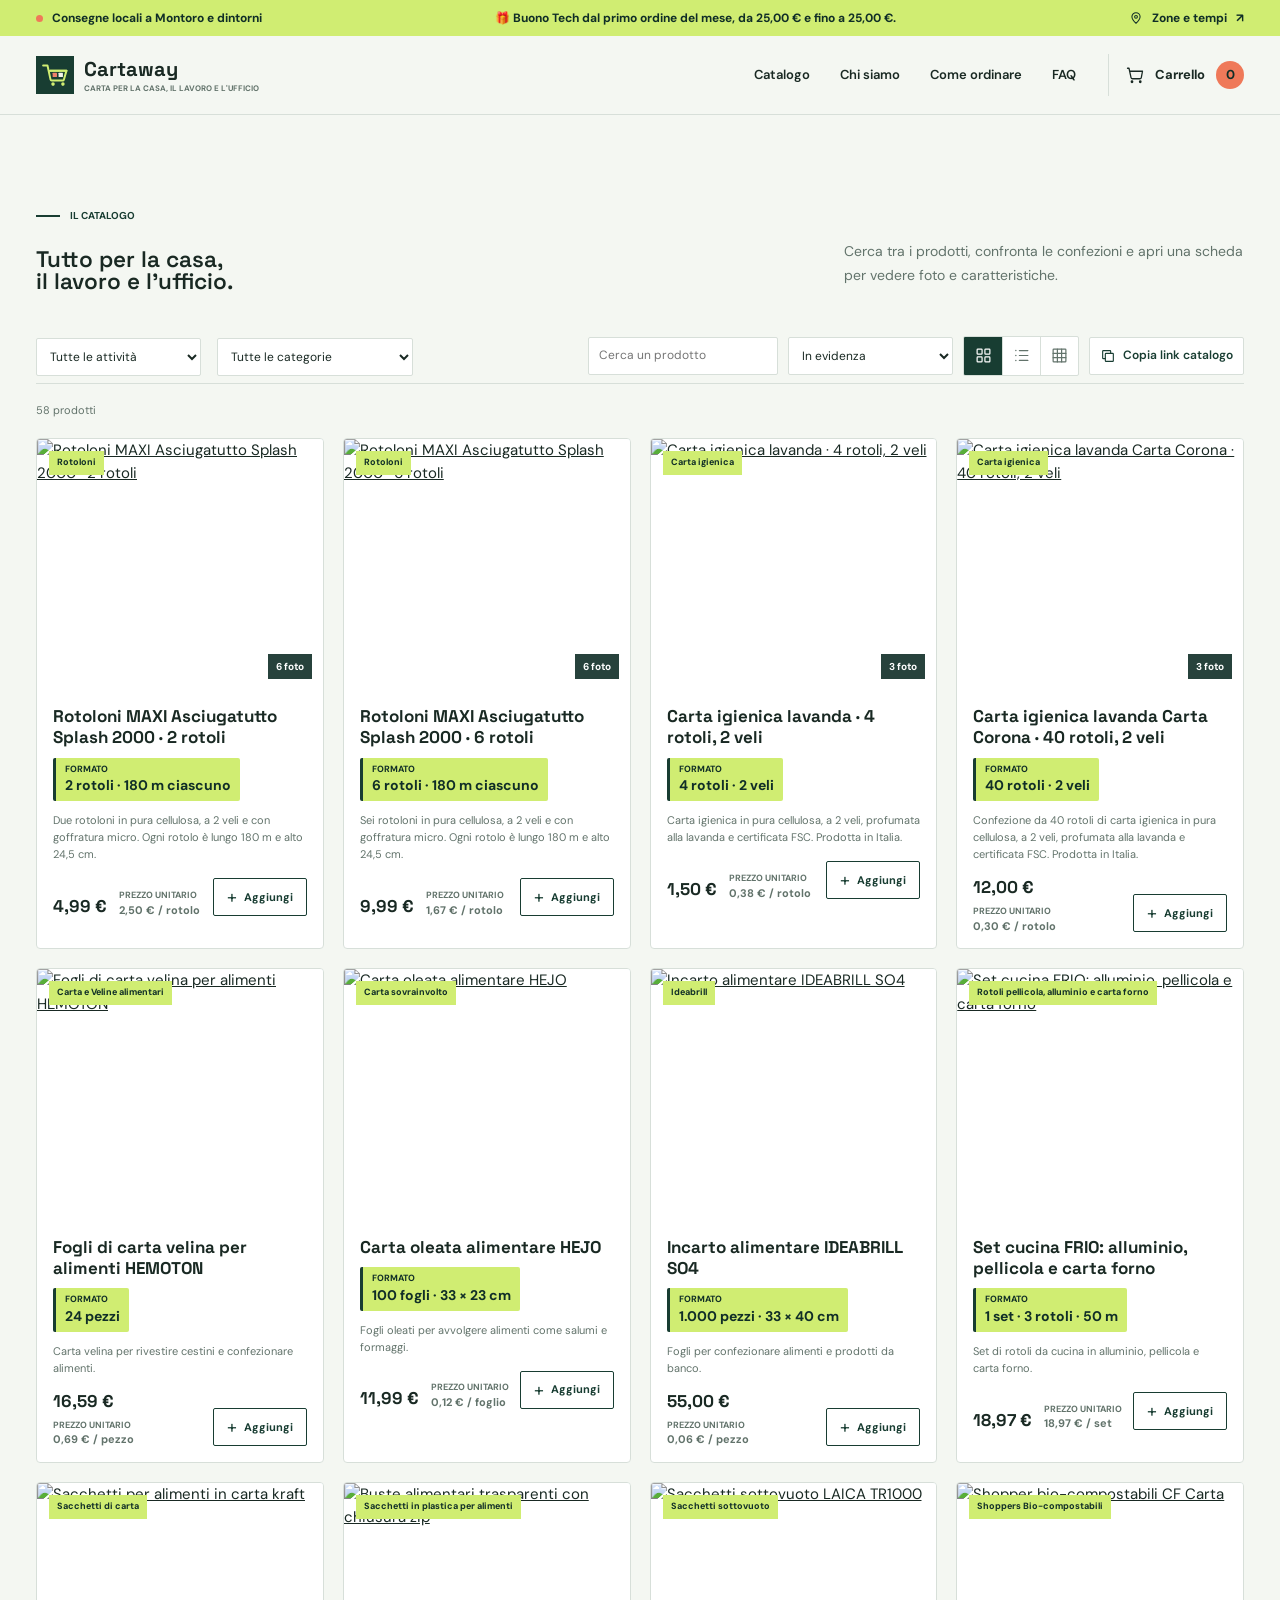
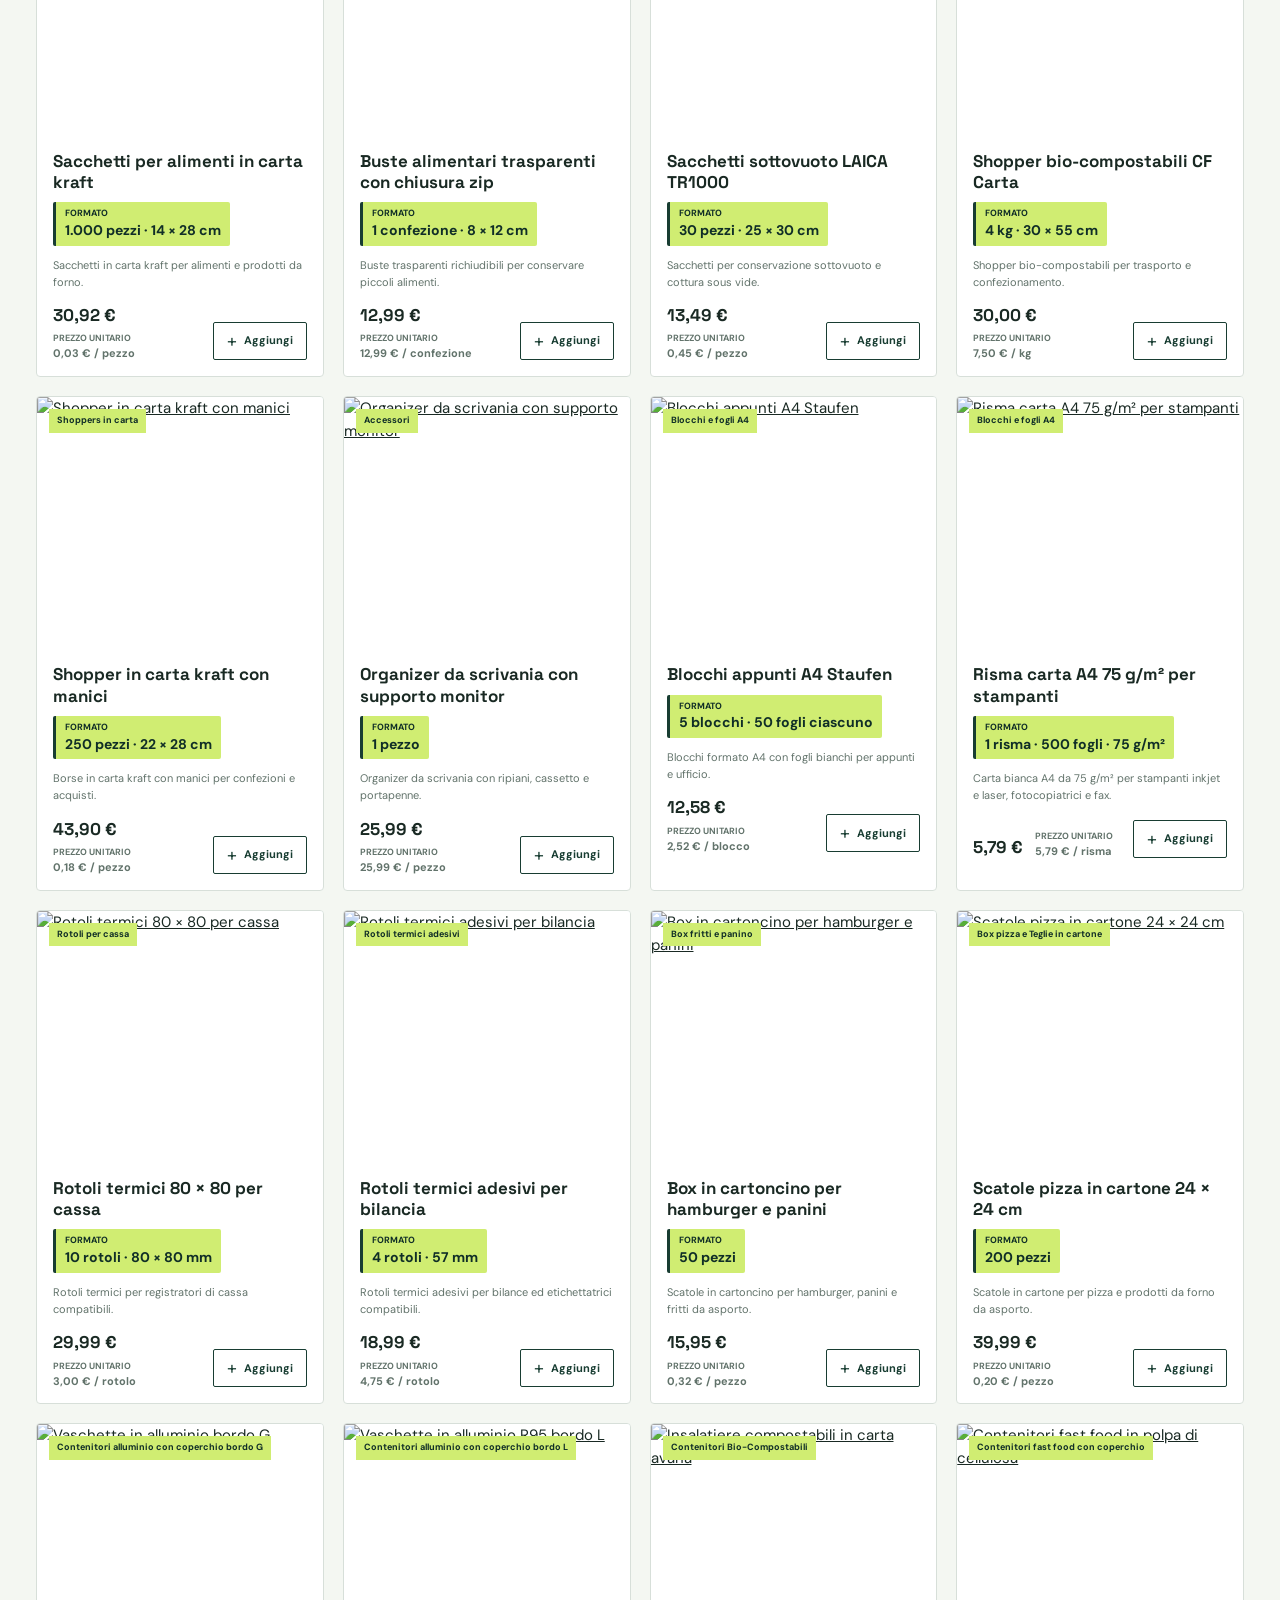
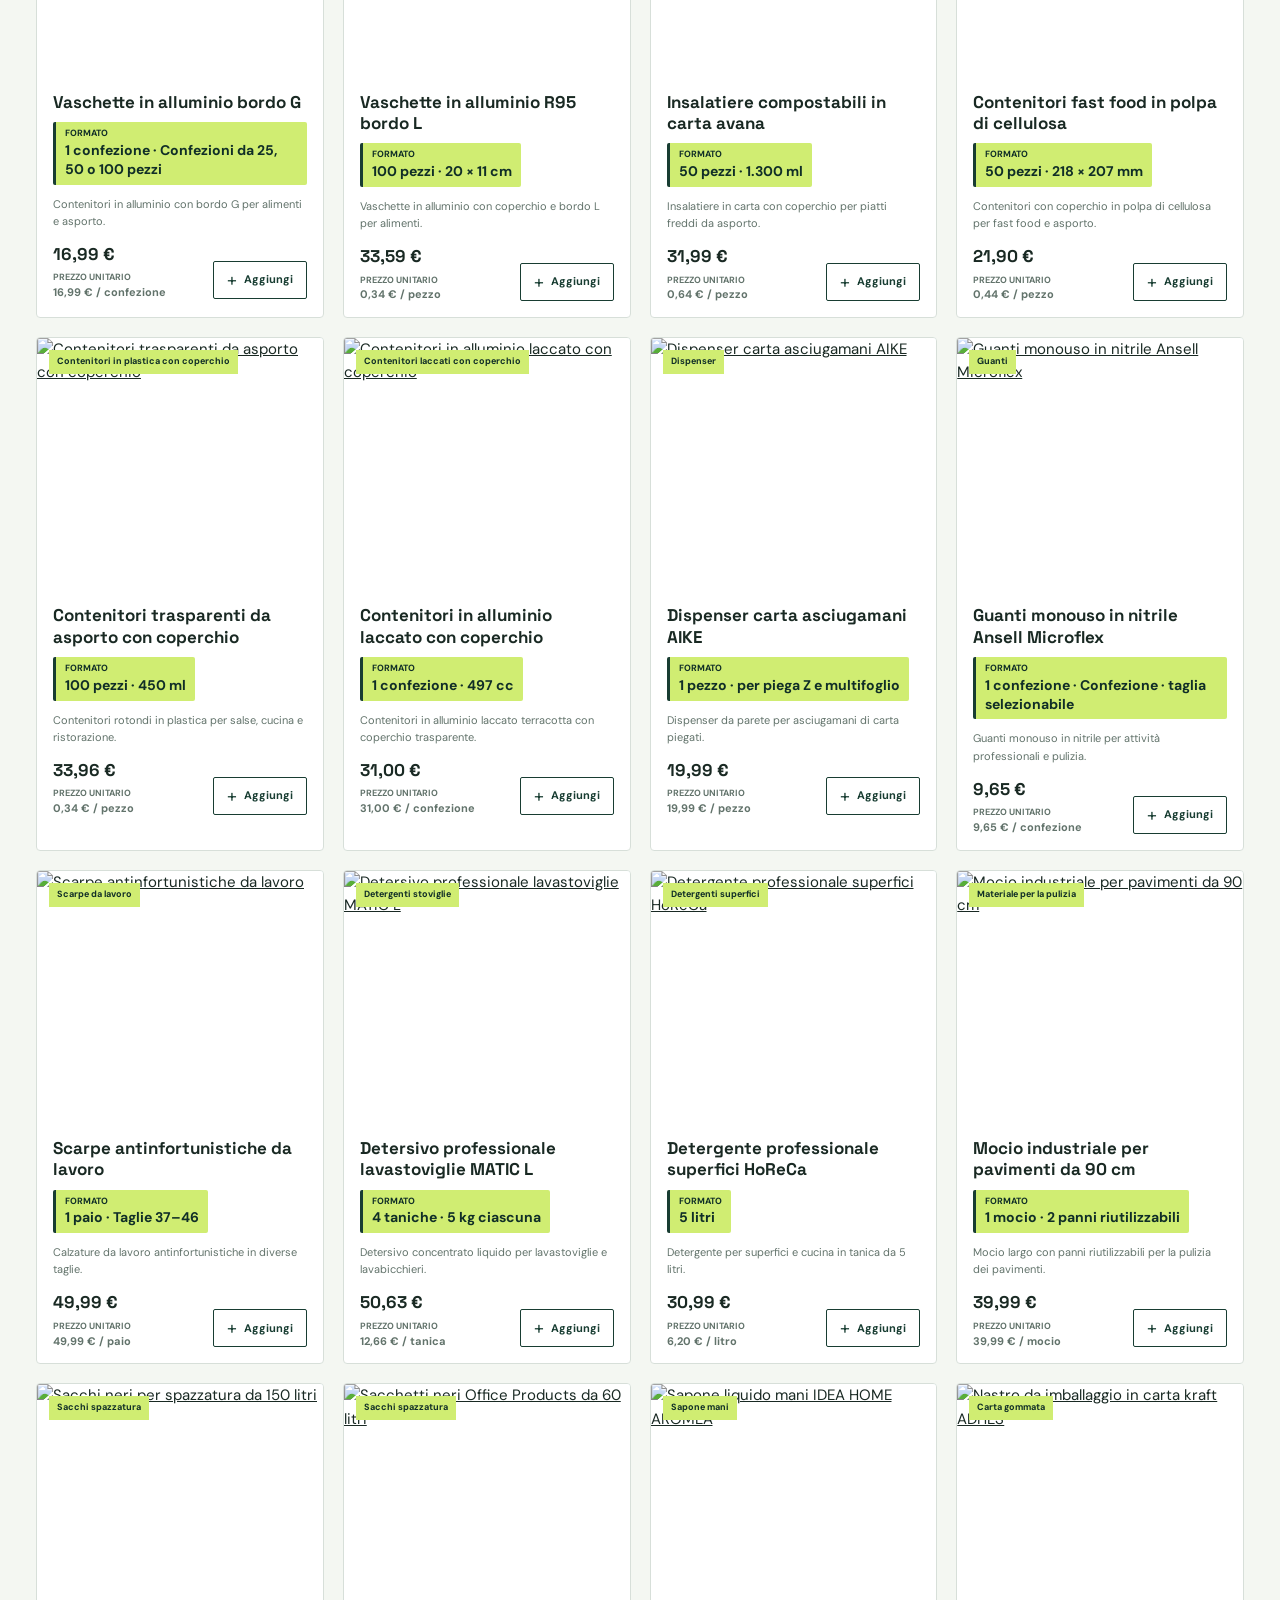
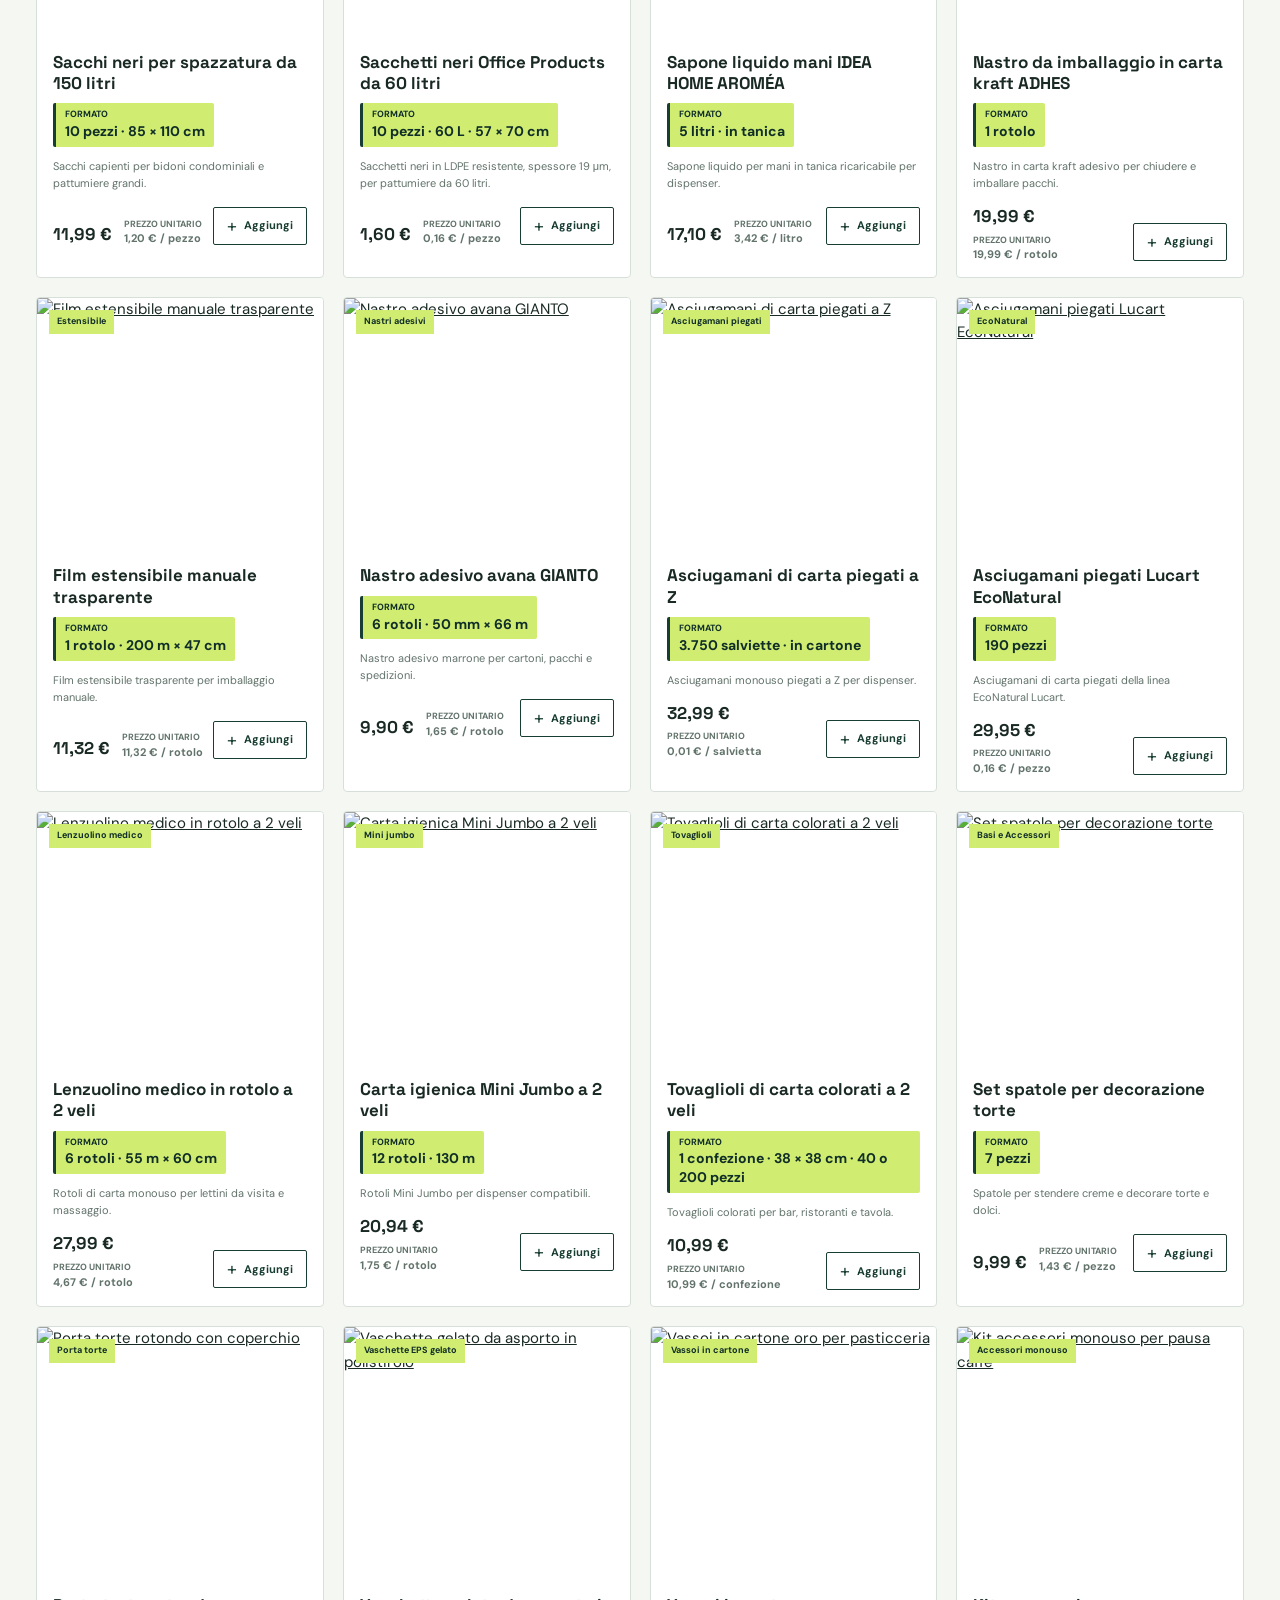
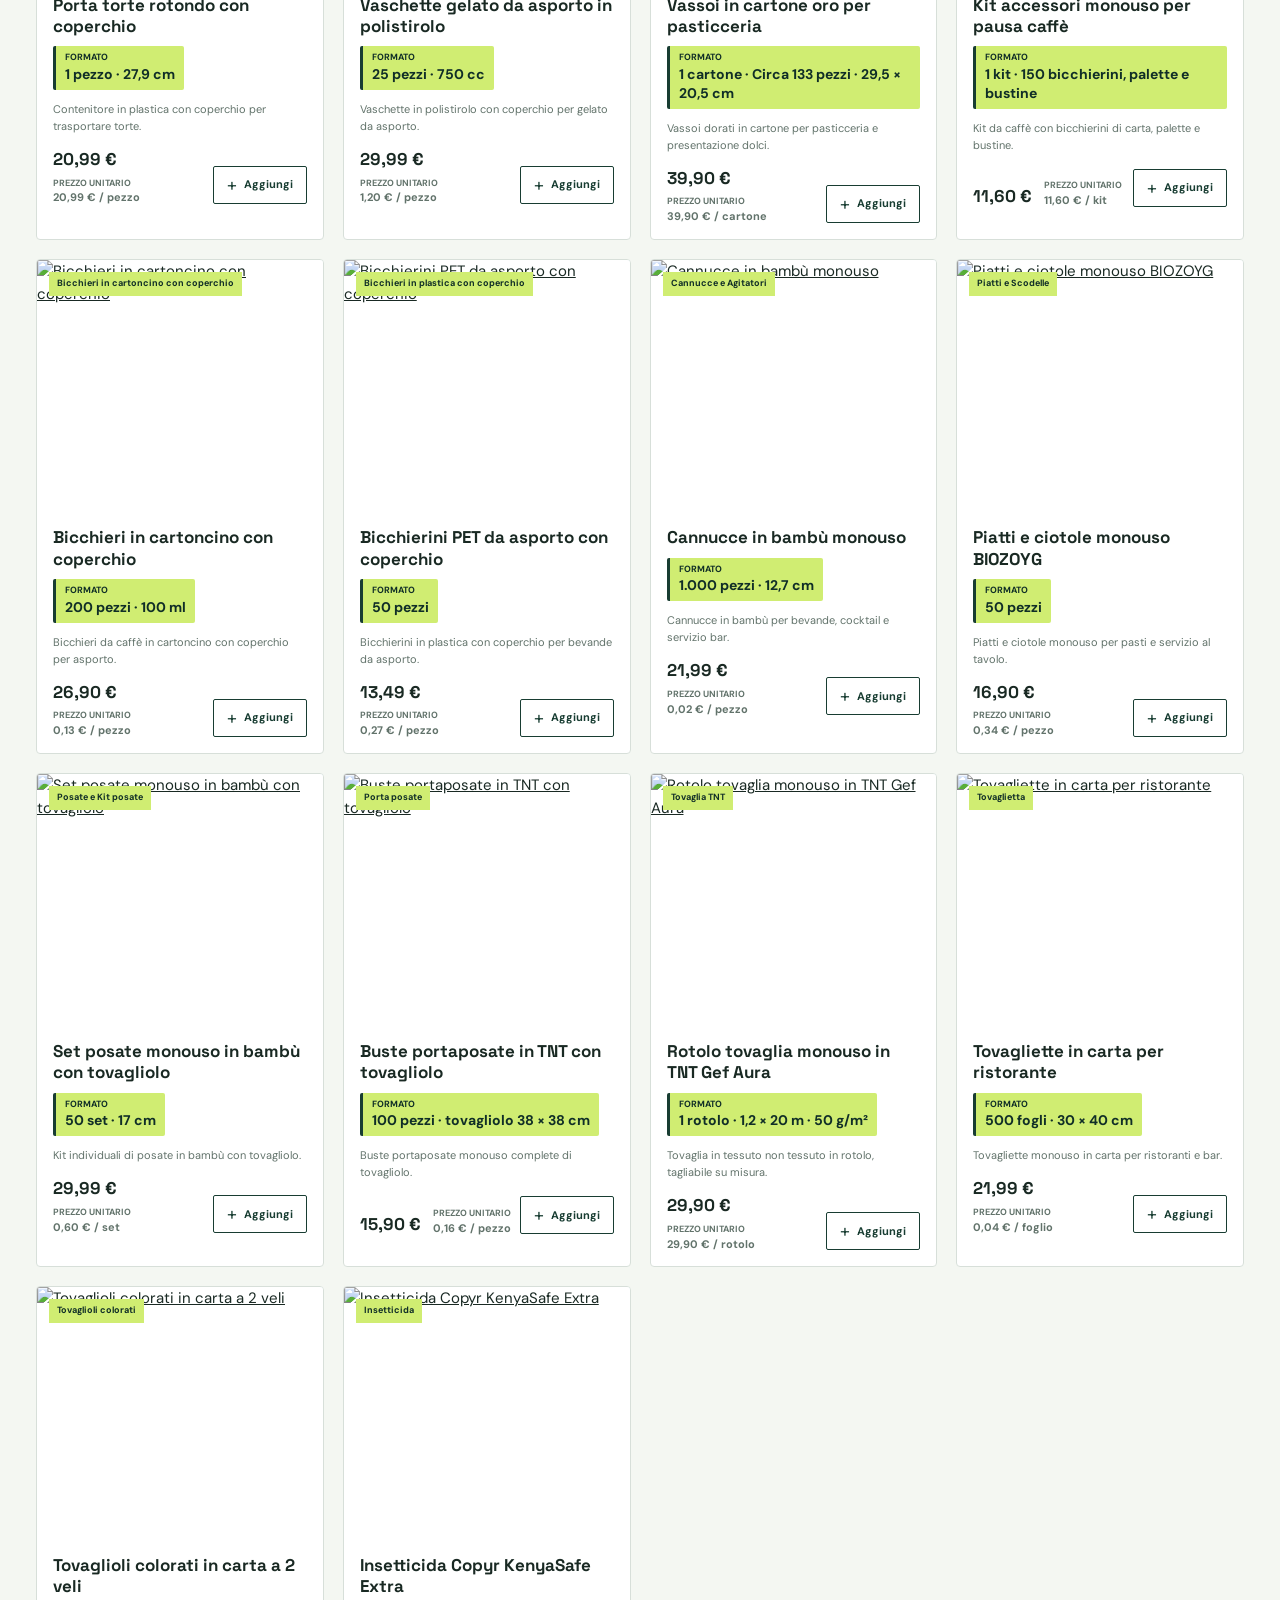
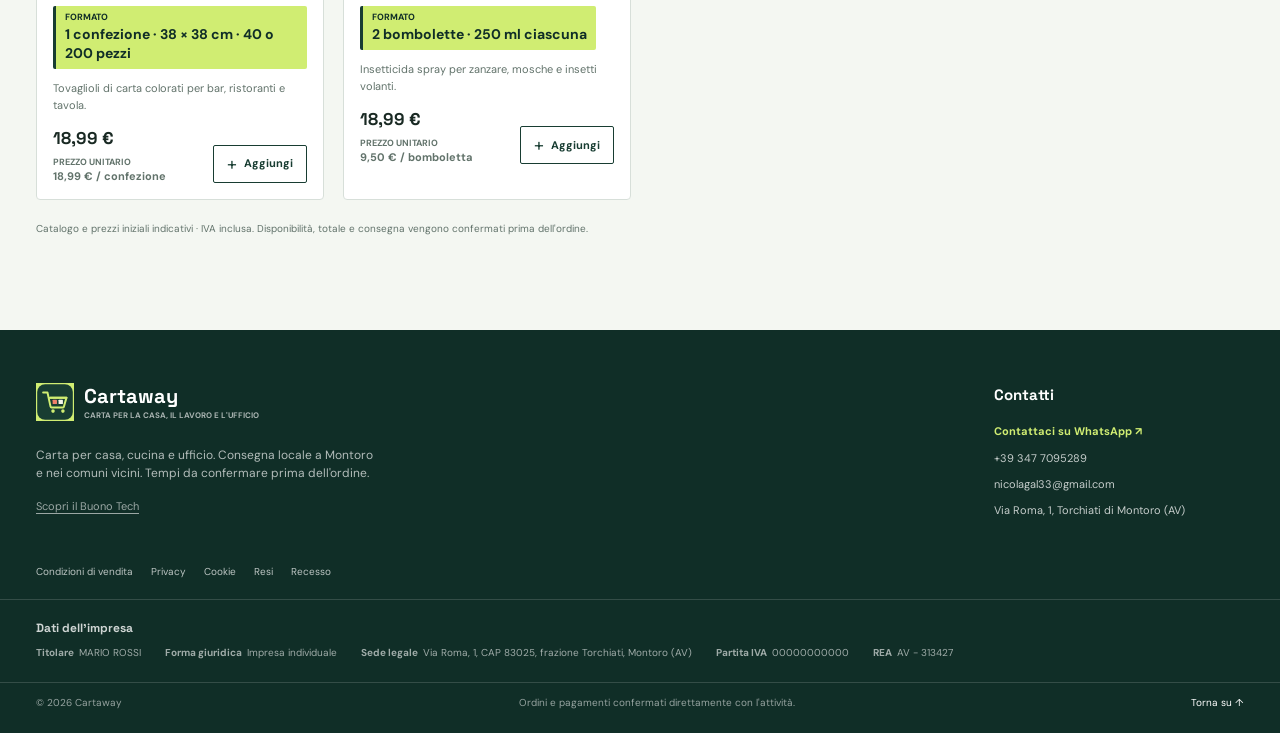
==== index.html @ e8d5adc4 "feat: aggiorna la versione di shop.js e modifica la gestione dei prezzi nel carrello" ====
<!doctype html>
<html lang="it">
  <head>
    <meta charset="utf-8" />
    <meta name="viewport" content="width=device-width, initial-scale=1" />
    <meta name="theme-color" content="#183d32" />
    <link rel="icon" href="assets/cartaway-cart.svg" type="image/svg+xml" />
    <meta
      name="description"
      content="Sfoglia il catalogo Cartaway: carta igienica, rotoli cucina, carta A4 e prodotti per la casa, il lavoro e l'ufficio, con consegna a Montoro e nei comuni vicini."
    />
    <meta name="robots" content="max-image-preview:large" />
    <link rel="canonical" href="https://cartaway.it/" />
    <meta property="og:type" content="website" />
    <meta property="og:locale" content="it_IT" />
    <meta property="og:site_name" content="Cartaway" />
    <meta property="og:url" content="https://cartaway.it/" />
    <meta property="og:title" content="Catalogo carta per la casa, il lavoro e l'ufficio a Montoro | Cartaway" />
    <meta property="og:description" content="Sfoglia il catalogo Cartaway: carta igienica, rotoli cucina, carta A4 e prodotti per la casa, il lavoro e l'ufficio, con consegna a Montoro e nei comuni vicini." />
    <meta name="twitter:card" content="summary" />
    <meta name="twitter:title" content="Catalogo carta per la casa, il lavoro e l'ufficio a Montoro | Cartaway" />
    <meta name="twitter:description" content="Sfoglia il catalogo Cartaway: carta igienica, rotoli cucina, carta A4 e prodotti per la casa, il lavoro e l'ufficio, con consegna a Montoro e nei comuni vicini." />
    <title>Catalogo carta per la casa, il lavoro e l'ufficio a Montoro | Cartaway</title>
    <script id="seo-structured-data" type="application/ld+json">
      {"@context":"https://schema.org","@graph":[{"@type":"Organization","@id":"https://cartaway.it/#organization","name":"Cartaway","url":"https://cartaway.it/"},{"@type":"WebSite","@id":"https://cartaway.it/#website","url":"https://cartaway.it/","name":"Cartaway","inLanguage":"it-IT","publisher":{"@id":"https://cartaway.it/#organization"}},{"@type":"CollectionPage","@id":"https://cartaway.it/#catalog","url":"https://cartaway.it/","name":"Catalogo carta per la casa, il lavoro e l'ufficio a Montoro | Cartaway","inLanguage":"it-IT","isPartOf":{"@id":"https://cartaway.it/#website"}}]}
    </script>
    <link rel="preconnect" href="https://fonts.googleapis.com" />
    <link rel="preconnect" href="https://fonts.gstatic.com" crossorigin />
    <link
      href="https://fonts.googleapis.com/css2?family=DM+Sans:wght@400;500;600;700&family=Space+Grotesk:wght@400;500;600;700&display=swap"
      rel="stylesheet"
    />
    <link rel="stylesheet" href="shop.css?v=70" />
    <script src="https://cdn.jsdelivr.net/npm/@emailjs/browser@5/dist/email.min.js" defer></script>
      <script src="shop.js?v=81" defer></script>
  </head>
  <body data-page="catalog">
    <a class="skip-link" href="#main">Salta al contenuto</a>

    <div class="notice-bar">
      <div class="notice-bar__inner">
        <span><span class="notice-bar__dot" aria-hidden="true"></span> Consegne locali a Montoro e dintorni</span>
        <button class="notice-bar__promo" id="promo-open-top" data-quick-message-button type="button" aria-haspopup="dialog" aria-controls="promo-dialog"><span data-quick-message-slide="tech" data-quick-message-copy="tech.banner_message"></span><span data-quick-message-slide="recurring" hidden><span data-quick-message-copy="recurring.banner_message"></span></span></button>
        <button class="notice-bar__delivery" id="delivery-open" type="button" aria-haspopup="dialog" aria-controls="delivery-dialog"><img class="notice-bar__delivery-icon" src="assets/location-icon.svg" alt="" aria-hidden="true" />Zone e tempi <span aria-hidden="true">↗</span></button>
      </div>
    </div>

    <header class="site-header">
      <div class="site-header__inner">
        <a class="brand" href="/#main" aria-label="Cartaway, torna all'inizio">
          <img class="brand__mark" src="assets/cartaway-cart.svg" alt="" aria-hidden="true" />
          <span class="brand__wordmark">
            <span class="brand__name" data-brand>Cartaway</span>
            <span class="brand__descriptor">CARTA PER LA CASA, IL LAVORO E L'UFFICIO</span>
          </span>
        </a>
        <button class="menu-toggle" id="menu-toggle" type="button" aria-label="Apri il menu" aria-controls="primary-navigation" aria-expanded="false">
          <span></span>
          <span></span>
        </button>
        <nav class="primary-nav" id="primary-navigation" aria-label="Navigazione principale">
          <a href="/" aria-current="page">Catalogo</a>
          <a href="chi-siamo.html">Chi siamo</a>
          <a href="primi-passi.html">Come ordinare</a>
          <a href="faq.html">FAQ</a>
        </nav>
        <button class="cart-trigger" id="cart-open" type="button" aria-label="Apri carrello, 0 articoli">
          <svg class="cart-trigger__icon" viewBox="0 0 24 24" fill="none" stroke="currentColor" stroke-width="1.7" stroke-linecap="round" stroke-linejoin="round" aria-hidden="true" focusable="false">
            <circle cx="8" cy="21" r="1" />
            <circle cx="19" cy="21" r="1" />
            <path d="M2 3h2l2.7 12.4a2 2 0 0 0 2 1.6h9.7a2 2 0 0 0 2-1.6L22 7H5" />
          </svg>
          <span class="cart-trigger__label">Carrello</span>
          <span class="cart-count" id="cart-count" aria-live="off">0</span>
        </button>
      </div>
    </header>

    <main id="main">
      <section class="products section-wrap catalog-page" id="prodotti" aria-labelledby="catalog-title">
        <div class="section-heading">
          <div>
            <p class="eyebrow eyebrow--dark"><span class="eyebrow__rule" aria-hidden="true"></span> IL CATALOGO</p>
            <h1 id="catalog-title">Tutto per la casa,<br />il lavoro e l'ufficio.</h1>
          </div>
          <p class="section-heading__note">Cerca tra i prodotti, confronta le confezioni e apri una scheda per vedere foto e caratteristiche.</p>
        </div>

        <div class="catalog-controls">
          <div class="category-filter">
            <label class="sort-field category-filter__select profile-filter">
              <span class="visually-hidden">Filtra per attività</span>
              <select id="product-profile" aria-label="Filtra per attività">
                <option value="tutte">Tutte le attività</option>
              </select>
            </label>
            <label class="sort-field category-filter__select">
              <span class="visually-hidden">Filtra per categoria</span>
              <select id="product-category" aria-label="Filtra per categoria">
                <option value="tutte">Tutte le categorie</option>
              </select>
            </label>
          </div>
          <div class="catalog-tools">
            <label class="search-field">
              <span class="visually-hidden">Cerca un prodotto</span>
              <input id="product-search" type="search" placeholder="Cerca un prodotto" autocomplete="off" />
            </label>
            <label class="sort-field">
              <span class="visually-hidden">Ordina i prodotti</span>
              <select id="product-sort">
                <option value="featured">In evidenza</option>
                <option value="price-asc">Prezzo crescente</option>
                <option value="price-desc">Prezzo decrescente</option>
                <option value="unit-price-asc">Unitario crescente</option>
                <option value="unit-price-desc">Unitario decrescente</option>
              </select>
            </label>
            <div class="product-view-toggle" role="group" aria-label="Visualizzazione prodotti">
              <button class="product-view-button" type="button" data-product-view="grid" aria-label="Vista griglia" title="Vista griglia" aria-pressed="true">
                <svg viewBox="0 0 24 24" fill="none" stroke="currentColor" stroke-width="1.7" aria-hidden="true" focusable="false">
                  <rect x="3" y="3" width="7" height="7" rx="1" />
                  <rect x="14" y="3" width="7" height="7" rx="1" />
                  <rect x="3" y="14" width="7" height="7" rx="1" />
                  <rect x="14" y="14" width="7" height="7" rx="1" />
                </svg>
              </button>
              <button class="product-view-button" type="button" data-product-view="list" aria-label="Vista elenco" title="Vista elenco" aria-pressed="false">
                <svg viewBox="0 0 24 24" fill="none" stroke="currentColor" stroke-width="1.7" stroke-linecap="round" aria-hidden="true" focusable="false">
                  <path d="M9 5h12M9 12h12M9 19h12" />
                  <circle cx="4" cy="5" r="1" fill="currentColor" stroke="none" />
                  <circle cx="4" cy="12" r="1" fill="currentColor" stroke="none" />
                  <circle cx="4" cy="19" r="1" fill="currentColor" stroke="none" />
                </svg>
              </button>
              <button class="product-view-button" type="button" data-product-view="excel" aria-label="Vista Excel" title="Vista Excel" aria-pressed="false">
                <svg viewBox="0 0 24 24" fill="none" stroke="currentColor" stroke-width="1.7" stroke-linecap="round" stroke-linejoin="round" aria-hidden="true" focusable="false">
                  <rect x="3" y="3" width="18" height="18" rx="1" />
                  <path d="M3 9h18M3 15h18M9 3v18M15 3v18" />
                </svg>
              </button>
            </div>
            <button class="catalog-share-button" id="catalog-share" type="button" title="Copia il link del catalogo con filtri, vista Excel e quantità selezionate, senza il carrello">
              <svg viewBox="0 0 24 24" fill="none" stroke="currentColor" stroke-width="1.7" stroke-linecap="round" stroke-linejoin="round" aria-hidden="true" focusable="false">
                <rect x="8" y="8" width="12" height="12" rx="1" />
                <path d="M16 8V5a1 1 0 0 0-1-1H5a1 1 0 0 0-1 1v10a1 1 0 0 0 1 1h3" />
              </svg>
              <span>Copia link catalogo</span>
            </button>
          </div>
        </div>

        <p class="catalog-share-status" id="catalog-share-status" role="status" aria-live="polite"></p>
        <div class="catalog-results-layout" id="catalog-results-layout">
          <aside class="category-sidebar" id="category-sidebar" aria-label="Sottocategorie" hidden>
            <h2 class="category-sidebar__heading">Sottocategorie</h2>
            <div class="category-subtabs" id="category-subtabs" role="group" aria-label="Filtra per sottocategoria" hidden></div>
            <button class="category-sidebar__toggle" id="category-sidebar-toggle" type="button" aria-controls="category-subtabs" aria-expanded="false" hidden></button>
          </aside>
          <div class="catalog-results">
            <p class="catalog-status" id="product-count" role="status" aria-live="polite">Carico il catalogo…</p>
            <div class="product-grid" id="product-grid"></div>
            <div class="product-sheet" id="product-sheet" hidden>
          <div class="product-sheet__toolbar">
            <p class="product-sheet__vat-note">Prezzi indicativi · <span data-vat-status>IVA da confermare</span></p>
          </div>
          <div class="product-sheet__scroll" role="region" aria-label="Catalogo in vista Excel" tabindex="0">
            <table class="product-sheet__table">
              <caption class="visually-hidden">Prodotti, formati, prezzi e quantità da aggiungere al carrello</caption>
              <thead>
                <tr>
                  <th scope="col">Articolo</th>
                  <th scope="col">Formato</th>
                  <th class="product-sheet__category" scope="col">Categoria</th>
                  <th scope="col" aria-sort="none" data-sheet-sort-header="price">
                    <button class="product-sheet__sort" type="button" aria-label="Ordina per prezzo confezione">
                      Prezzo confezione <span class="product-sheet__sort-indicator" aria-hidden="true">↕</span>
                    </button>
                  </th>
                  <th scope="col" aria-sort="none" data-sheet-sort-header="unit-price">
                    <button class="product-sheet__sort" type="button" aria-label="Ordina per prezzo unitario">
                      Prezzo unitario <span class="product-sheet__sort-indicator" aria-hidden="true">↕</span>
                    </button>
                  </th>
                  <th scope="col">Quantità</th>
                </tr>
              </thead>
              <tbody id="product-sheet-body"></tbody>
            </table>
          </div>
          <div class="product-sheet__order-bar" id="product-sheet-order-bar" hidden>
            <div class="product-sheet__order-copy">
              <strong id="product-sheet-order-summary" role="status" aria-live="polite">0 articoli · €0,00</strong>
              <span data-vat-status>IVA da confermare</span>
            </div>
            <button class="product-sheet__add-all" id="product-sheet-add-all" type="button" disabled>Aggiungi al carrello (0)</button>
          </div>
            </div>
            <div class="empty-state" id="empty-state" hidden>
              <span class="empty-state__mark" aria-hidden="true">—</span>
              <h3>Nessun prodotto trovato.</h3>
              <p>Prova un'altra ricerca o categoria.</p>
            </div>
            <p class="price-disclaimer">Catalogo e prezzi iniziali indicativi · <span data-vat-status>IVA da confermare</span>. Disponibilità, totale e consegna vengono confermati prima dell'ordine.</p>
          </div>
        </div>
      </section>
    </main>

    <footer class="site-footer" id="contatti">
      <div class="site-footer__main">
        <div class="site-footer__brand">
          <a class="brand brand--footer" href="/#main" aria-label="Cartaway, torna all'inizio">
            <img class="brand__mark" src="assets/cartaway-cart.svg" alt="" aria-hidden="true" />
            <span class="brand__wordmark">
              <span class="brand__name" data-brand>Cartaway</span>
              <span class="brand__descriptor">CARTA PER LA CASA, IL LAVORO E L'UFFICIO</span>
            </span>
          </a>
          <p id="footer-business-copy">Carta per casa, ufficio e attività. Consegna locale a Montoro e dintorni.</p>
          <button class="site-footer__bonus" id="promo-open" type="button" aria-haspopup="dialog" aria-controls="promo-dialog">Scopri il Buono Tech</button>
        </div>
        <div class="site-footer__contact-block">
          <h2>Contatti</h2>
          <a id="contact-whatsapp" href="https://wa.me/393477095289" target="_blank" rel="noopener noreferrer">Contattaci su WhatsApp <span aria-hidden="true">↗</span></a>
          <a id="contact-phone" href="tel:+393477095289">+39 347 7095289</a>
          <a id="contact-email" href="mailto:nicolagal33@gmail.com">nicolagal33@gmail.com</a>
          <p id="contact-address">Via Biagio de Giovanni, 1, Torchiati di Montoro (AV)</p>
        </div>
      </div>
      <nav class="site-footer__documents" aria-label="Documenti legali">
        <a href="condizioni-vendita.html">Condizioni di vendita</a>
        <a href="privacy.html">Privacy</a>
        <a href="cookie.html">Cookie</a>
        <a href="resi.html">Resi</a>
        <a href="recesso.html">Recesso</a>
      </nav>
      <section class="site-footer__legal" id="legal-details" aria-labelledby="legal-details-title">
        <h2 id="legal-details-title">Dati dell'impresa</h2>
        <dl class="site-footer__legal-list" id="legal-details-list"></dl>
      </section>
      <div class="site-footer__bottom">
        <span>© <span id="current-year"></span> <span data-brand>Cartaway</span></span>
        <span>Ordini e pagamenti confermati direttamente con l'attività.</span>
        <a href="#main">Torna su <span aria-hidden="true">↑</span></a>
      </div>
    </footer>

    <dialog class="product-dialog" id="product-dialog" aria-labelledby="product-dialog-title">
      <div class="product-dialog__layout">
        <div class="product-dialog__gallery">
          <div class="product-dialog__stage">
            <img id="product-dialog-image" src="" alt="" />
            <span class="product-dialog__counter" id="product-dialog-counter" aria-live="polite"></span>
            <button class="product-dialog__arrow product-dialog__arrow--previous" id="product-dialog-previous" type="button" aria-label="Foto precedente">←</button>
            <button class="product-dialog__arrow product-dialog__arrow--next" id="product-dialog-next" type="button" aria-label="Foto successiva">→</button>
          </div>
          <div class="product-dialog__thumbnails" id="product-dialog-thumbnails" role="group" aria-label="Scegli una foto" hidden></div>
        </div>
        <div class="product-dialog__content">
          <form method="dialog"><button class="dialog-close" type="submit" aria-label="Chiudi anteprima prodotto">×</button></form>
          <p class="eyebrow eyebrow--dark"><span class="eyebrow__rule" aria-hidden="true"></span><span id="product-dialog-category"></span></p>
          <h2 id="product-dialog-title"></h2>
          <p class="product-dialog__unit" id="product-dialog-unit"></p>
          <div class="product-price-set product-dialog__prices">
            <div class="product-price-set__item product-price-set__item--total">
              <p class="product-price-set__value product-dialog__price" id="product-dialog-price"></p>
              <span class="product-price-set__label" data-vat-status>IVA da confermare</span>
            </div>
            <div class="product-price-set__item product-price-set__item--unit" id="product-dialog-unit-price-wrap" hidden>
              <span class="product-price-set__label">Prezzo unitario</span>
              <p class="product-price-set__value product-price-set__unit-value" id="product-dialog-unit-price"></p>
            </div>
          </div>
          <p class="product-dialog__description" id="product-dialog-description"></p>
          <div class="product-dialog__actions">
            <button class="button button--dark product-dialog__add" id="product-dialog-add" type="button">Aggiungi al carrello <span aria-hidden="true">+</span></button>
            <a class="button product-dialog__detail" id="product-dialog-detail" href="/">Vedi scheda completa <span aria-hidden="true">↗</span></a>
          </div>
        </div>
      </div>
    </dialog>

    <dialog class="promo-dialog" id="promo-dialog" aria-labelledby="promo-dialog-title" aria-describedby="promo-dialog-description promo-dialog-terms">
      <div class="promo-dialog__content">
        <form method="dialog"><button class="dialog-close" type="submit" aria-label="Chiudi promozione">×</button></form>
        <p class="eyebrow eyebrow--dark"><span class="eyebrow__rule" aria-hidden="true"></span> <span id="promo-dialog-eyebrow" data-quick-message-copy="tech.eyebrow">PROMO PER ORDINI B2B</span></p>
        <h2 id="promo-dialog-title" data-quick-message-copy="tech.title">Il Buono Tech del mese</h2>
        <div data-quick-message-dialog="tech">
          <p class="promo-dialog__description" id="promo-dialog-description" data-quick-message-copy="tech.description">Dal primo ordine del mese con almeno 25 € di spesa: <span data-tech-voucher-standard-percent>25%</span> singolo o <span data-tech-voucher-recurring-percent>50%</span> ricorrente, fino a <span data-tech-voucher-maximum>25 €</span>. Idoneità verificata dall'attività.</p>
          <div class="promo-dialog__example" data-tech-voucher-example>
            <span data-quick-message-copy="tech.standard_example_label">Per ottenere il buono massimo con ordine non ricorrente</span>
            <strong data-quick-message-copy="tech.standard_example_result"><span data-tech-voucher-standard-example-order>100 €</span> di spesa → <span data-tech-voucher-maximum>25 €</span> di buono</strong>
            <span data-quick-message-copy="tech.recurring_example_label">Per ottenere il buono massimo con ordine ricorrente</span>
            <strong data-quick-message-copy="tech.recurring_example_result"><span data-tech-voucher-recurring-example-order>52,63 €</span> di spesa → <span data-tech-voucher-maximum>25 €</span> di buono</strong>
          </div>
          <p class="promo-dialog__terms" id="promo-dialog-terms" data-quick-message-copy="tech.terms">Un solo buono per cliente al mese. Valido <span data-tech-voucher-validity>60 giorni</span> dalla consegna; con un ordine ricorrente la validità si estende a <span data-tech-voucher-recurring-validity>90 giorni</span>. È valido per un solo intervento, non è convertibile in denaro né cumulabile con altri buoni. È spendibile su <a href="https://colosso.cloud" target="_blank" rel="noopener noreferrer">colosso.cloud</a>.</p>
        </div>
        <div data-quick-message-dialog="recurring" hidden>
          <p class="promo-dialog__description" id="recurring-order-description" data-quick-message-copy="recurring.description">Organizza le forniture scegliendo una cadenza adatta. Ottieni <span data-recurring-discount-percent>5%</span> di sconto e prezzi bloccati per <span data-recurring-price-lock>12 mesi</span>.</p>
          <div class="promo-dialog__example">
            <span data-quick-message-copy="recurring.discount_label">Sconto sugli ordini ricorrenti</span>
            <strong data-quick-message-copy="recurring.discount_value"><span data-recurring-discount-percent>5%</span> in meno</strong>
            <span data-quick-message-copy="recurring.price_lock_label">Prezzi bloccati</span>
            <strong data-quick-message-copy="recurring.price_lock_value"><span data-recurring-price-lock>12 mesi</span></strong>
            <span data-quick-message-copy="recurring.frequency_label">Frequenze disponibili</span>
            <strong data-quick-message-copy="recurring.frequency_value">Frequenze disponibili: consulta le opzioni del modulo.</strong>
            <span data-quick-message-copy="recurring.tech_voucher_label">Buono Tech sul primo ordine del mese</span>
            <strong data-quick-message-copy="recurring.tech_voucher_value"><span data-tech-voucher-recurring-percent>50%</span> fino a <span data-tech-voucher-maximum>25 €</span></strong>
          </div>
          <p class="promo-dialog__terms" id="recurring-order-terms" data-quick-message-copy="recurring.terms">Nessun rinnovo automatico: ogni invio è una richiesta. Frequenza, giorno e consegna si concordano con l'attività. Il Buono Tech è soggetto a verifica e alle relative condizioni.</p>
        </div>
      </div>
    </dialog>

    <dialog class="delivery-dialog" id="delivery-dialog" aria-labelledby="delivery-dialog-title" aria-describedby="delivery-dialog-note">
      <div class="delivery-dialog__panel">
        <header class="delivery-dialog__header">
          <div>
            <p class="eyebrow eyebrow--dark"><span class="eyebrow__rule" aria-hidden="true"></span> CONSEGNA DI ZONA</p>
            <h2 id="delivery-dialog-title">Zone e tempi</h2>
          </div>
          <form method="dialog"><button class="dialog-close" type="submit" aria-label="Chiudi zone e tempi">×</button></form>
        </header>
        <div class="delivery-dialog__body">
          <div class="delivery-dialog__map-wrap">
            <div class="delivery-dialog__map" id="delivery-map" role="region" aria-label="Mappa interattiva delle zone di consegna"></div>
          </div>
          <aside class="delivery-dialog__sidebar">
            <h3>Seleziona una zona</h3>
            <div class="delivery-dialog__zones" id="delivery-dialog-zones"></div>
            <p class="delivery-dialog__note" id="delivery-dialog-note">I marker indicano i centri comunali, non i confini esatti di copertura.</p>
            <p class="delivery-dialog__service-note" id="delivery-service-note"></p>
            <p class="delivery-dialog__status" id="delivery-map-status" role="status" aria-live="polite"></p>
          </aside>
        </div>
      </div>
    </dialog>

    <dialog class="cart-dialog" id="cart-dialog" aria-labelledby="cart-title">
      <div class="cart-dialog__sheet">
        <header class="cart-dialog__header">
          <div>
            <p class="eyebrow eyebrow--dark"><span class="eyebrow__rule" aria-hidden="true"></span> LA TUA SPESA</p>
            <h2 id="cart-title">Carrello</h2>
          </div>
          <div class="cart-dialog__header-actions">
            <button class="cart-dialog__clear" id="cart-clear" type="button" aria-label="Svuota carrello" title="Svuota carrello" disabled>
              <svg viewBox="0 0 24 24" fill="none" stroke="currentColor" stroke-width="1.7" stroke-linecap="round" stroke-linejoin="round" aria-hidden="true" focusable="false">
                <path d="M3 6h18M8 6V4h8v2m-11 0 1 15h12l1-15M10 11v6m4-6v6" />
              </svg>
            </button>
            <button class="cart-dialog__share" id="cart-share" type="button" aria-label="Copia link del carrello" title="Copia link del carrello" disabled>
              <svg viewBox="0 0 24 24" fill="none" stroke="currentColor" stroke-width="1.7" stroke-linecap="round" stroke-linejoin="round" aria-hidden="true" focusable="false">
                <rect x="8" y="8" width="12" height="12" rx="2" />
                <path d="M16 8V5.5A1.5 1.5 0 0 0 14.5 4h-9A1.5 1.5 0 0 0 4 5.5v13A1.5 1.5 0 0 0 5.5 20H8" />
              </svg>
            </button>
            <form method="dialog"><button class="dialog-close" type="submit" aria-label="Chiudi carrello" title="Chiudi carrello">×</button></form>
          </div>
        </header>
        <div class="cart-items" id="cart-items"></div>
        <div class="cart-empty" id="cart-empty">
          <span aria-hidden="true">+</span>
          <h3>Il carrello è vuoto.</h3>
          <p>Quando trovi quello che ti serve, aggiungilo qui.</p>
          <button class="text-button" id="continue-shopping" type="button">Torna ai prodotti <span aria-hidden="true">↗</span></button>
        </div>
        <div class="cart-summary" id="cart-summary">
          <p><span id="cart-subtotal-label">Prodotti</span><strong id="cart-subtotal">€0,00</strong></p>
          <p class="cart-discount-row" id="cart-discount-row" hidden><span>Sconto ricorrente</span><strong id="cart-discount-amount">−€0,00</strong></p>
          <p class="cart-shipping-row"><span>Consegna</span><strong id="cart-delivery-cost" data-delivery-state="unknown">Scegli il comune</strong></p>
          <small class="cart-delivery-rules" id="cart-delivery-rules"></small>
          <small class="cart-delivery-note" id="cart-delivery-note" role="status" aria-live="polite">Consegna da calcolare dopo che scegli il comune. Il totale definitivo te lo confermiamo prima di consegnare.</small>
          <p class="cart-total-row"><span id="cart-total-label">Totale prodotti</span><strong id="cart-estimated-total">€0,00</strong></p>
          <div class="cart-cashback" id="cart-cashback" aria-live="polite" hidden>
            <p><span id="cart-cashback-label">Buono Tech stimato</span>: <strong id="cart-cashback-amount">€0,00</strong></p>
            <small id="cart-cashback-note">Da 25 € di spesa; importo e idoneità vengono verificati dall'attività.</small>
            <button class="text-button cart-cashback__more" id="cart-cashback-more" type="button" aria-haspopup="dialog" aria-controls="promo-dialog">Come funziona</button>
          </div>
        </div>
        <form class="checkout-form" id="checkout-form">
          <h3>Contatti e consegna</h3>
          <label class="form-field"><span>Email <span class="form-field__optional">facoltativa</span></span><input name="email" type="email" inputmode="email" autocomplete="email" maxlength="254" /></label>
          <label class="form-field"><span>Telefono per ricontatto</span><input name="phone" type="tel" inputmode="tel" autocomplete="tel" required maxlength="30" /></label>
          <div class="form-row">
            <label class="form-field">
              <span>Comune</span>
              <select id="delivery-town" name="city" required>
                <option value="">Seleziona il comune</option>
                <option value="Montoro">Montoro</option>
                <option value="Solofra">Solofra</option>
                <option value="Forino">Forino</option>
                <option value="Contrada">Contrada</option>
                <option value="Fisciano">Fisciano</option>
                <option value="Bracigliano">Bracigliano</option>
                <option value="Mercato San Severino">Mercato San Severino</option>
                <option value="altro">Altro comune</option>
              </select>
            </label>
            <label class="form-field" id="other-town-field" hidden><span>Scrivi il comune</span><input id="other-town" name="other-town" type="text" autocomplete="address-level2" maxlength="80" /></label>
          </div>
          <label class="form-field"><span>Via e numero civico</span><input name="address" type="text" autocomplete="street-address" required maxlength="140" /></label>
          <label class="form-field"><span>Preferenza di consegna</span><select id="delivery-preference" name="delivery-preference"><option value="first">Prima disponibilità</option><option value="morning">Mattina</option><option value="afternoon">Pomeriggio</option><option value="time">Una fascia oraria specifica</option><option value="date">Una data specifica</option><option value="date-time">Una data e una fascia oraria specifiche</option></select></label>
          <div class="form-row form-row--delivery-range" id="preferred-delivery-fields" hidden>
            <label class="form-field" id="preferred-date-field" hidden><span>Data desiderata</span><input id="preferred-date" name="preferred-date" type="date" /></label>
            <div class="form-field" id="preferred-time-range" hidden>
              <span>Fascia oraria</span>
              <div class="form-row form-row--time-range">
                <label class="form-field"><span>Dalle</span><input id="preferred-time-from" name="preferred-time-from" type="time" /></label>
                <label class="form-field"><span>Alle</span><input id="preferred-time-to" name="preferred-time-to" type="time" /></label>
              </div>
            </div>
          </div>
          <label class="recurring-order">
            <span class="recurring-order__copy">
              <span class="recurring-order__title">Ordine ricorrente</span>
              <span class="recurring-order__hint" id="recurring-hint">Sconto 5% · prezzo bloccato per 12 mesi</span>
            </span>
            <input class="recurring-order__switch" name="recurring-order" type="checkbox" value="yes" role="switch" />
          </label>
          <div class="recurring-order__options" id="recurring-options" hidden>
            <label class="form-field"><span>Frequenza di consegna</span><select id="recurring-frequency" name="recurring-frequency"></select></label>
            <label class="form-field" id="recurring-day-field" hidden><span id="recurring-day-label">Giorno del mese</span><select id="recurring-day" name="recurring-day"></select></label>
            <p class="recurring-order__note"><span id="recurring-price-lock-note">Prezzi bloccati per 12 mesi.</span> Frequenza e giorno da concordare con l'attività; il sito non attiva rinnovi automatici.</p>
          </div>
          <label class="form-field"><span>Note per la consegna <span class="form-field__optional">facoltative</span></span><textarea name="notes" rows="2" maxlength="350" placeholder="Citofono, piano o altre indicazioni"></textarea></label>
          <label class="form-field"><span>Nome <span class="form-field__optional">facoltativo</span></span><input name="name" type="text" autocomplete="name" maxlength="80" /></label>
          <label class="invoice-request"><input id="invoice-request" name="invoice-request" type="checkbox" value="yes" /><span>Richiedo fattura</span></label>
          <fieldset class="invoice-fields" id="invoice-fields" hidden>
            <legend>Dati per fattura</legend>
            <label class="form-field"><span>Ragione sociale</span><input name="billing-business-name" type="text" autocomplete="organization" maxlength="120" /></label>
            <label class="form-field"><span>Partita IVA</span><input name="billing-vat-number" type="text" maxlength="20" /></label>
            <label class="form-field"><span>Codice SDI o PEC</span><input name="billing-recipient" type="text" maxlength="254" /></label>
          </fieldset>
          <section class="checkout-payment" aria-labelledby="checkout-payment-title">
            <h4 id="checkout-payment-title">Pagamento</h4>
            <p>Non paghi nulla ora. Dopo la verifica riceverai il totale definitivo e le modalità disponibili prima di confermare l'acquisto.</p>
          </section>
          <p class="checkout-privacy">I dati saranno usati per gestire la richiesta. Consulta l'<a href="privacy.html" target="_blank" rel="noopener noreferrer">informativa privacy</a>.</p>
          <div class="checkout-mobile-dock" id="checkout-mobile-dock">
            <p class="checkout-mobile-dock__total"><span id="cart-mobile-total-label">Totale prodotti</span><strong id="cart-mobile-total">€0,00</strong></p>
            <button class="button button--dark checkout-submit" id="order-submit" type="submit" disabled><span id="order-submit-label">Invia richiesta d'ordine</span></button>
          </div>
        </form>
        <p class="checkout-feedback" id="checkout-feedback" role="status" aria-live="polite" aria-atomic="true" hidden></p>
        <section class="checkout-confirmation" id="checkout-confirmation" aria-labelledby="checkout-confirmation-title" hidden>
          <h3 id="checkout-confirmation-title">Richiesta inviata</h3>
          <p>Il riepilogo è stato inviato all'attività. La disponibilità, la consegna e il totale definitivo saranno confermati prima dell'ordine.</p>
          <p class="checkout-confirmation__reference">Riferimento <strong id="checkout-confirmation-order"></strong></p>
          <p id="checkout-confirmation-delivery"></p>
          <ul id="checkout-confirmation-items"></ul>
          <p class="checkout-confirmation__total" id="checkout-confirmation-total"></p>
          <a class="button button--dark checkout-confirmation__whatsapp" id="checkout-whatsapp" href="#" target="_blank" rel="noopener noreferrer">Invia il riepilogo su WhatsApp</a>
          <button class="text-button" id="checkout-confirmation-close" type="button">Chiudi</button>
        </section>
      </div>
    </dialog>

    <p class="live-message" id="live-message" role="status" aria-live="polite"></p>
  </body>
</html>
---- shop.css ----
:root {
  color-scheme: light;
  --ink: #192923;
  --forest: #183d32;
  --forest-deep: #102e27;
  --paper: #f4f7f2;
  --white: #fff;
  --lime: #d0ed72;
  --coral: #ef7959;
  --sky: #dcecee;
  --muted: #62736b;
  --line: #d7dfd9;
  --display: "Space Grotesk", sans-serif;
  --body: "DM Sans", sans-serif;
}

* {
  box-sizing: border-box;
}

#nl-badge-frame {
  display: none !important;
}

html {
  scroll-behavior: smooth;
}

body {
  margin: 0;
  background: var(--paper);
  color: var(--ink);
  font-family: var(--body);
  font-size: 15px;
  line-height: 1.55;
}

button,
input,
select,
textarea {
  color: inherit;
  font: inherit;
}

button,
a,
select {
  -webkit-tap-highlight-color: transparent;
}

a {
  color: inherit;
}

button:focus-visible,
a:focus-visible,
input:focus-visible,
select:focus-visible,
textarea:focus-visible,
summary:focus-visible {
  outline: 3px solid var(--coral);
  outline-offset: 3px;
}

::selection {
  background: var(--lime);
  color: var(--forest-deep);
}

[hidden] {
  display: none !important;
}

.visually-hidden,
.skip-link:not(:focus) {
  position: absolute;
  width: 1px;
  height: 1px;
  padding: 0;
  margin: -1px;
  overflow: hidden;
  clip: rect(0, 0, 0, 0);
  white-space: nowrap;
  border: 0;
}

.skip-link:focus {
  position: fixed;
  z-index: 30;
  top: 12px;
  left: 12px;
  padding: 10px 14px;
  background: var(--white);
}

.notice-bar {
  background: var(--lime);
  color: var(--forest-deep);
  font-size: 12px;
  font-weight: 700;
}

.notice-bar__inner {
  display: flex;
  justify-content: space-between;
  align-items: center;
  gap: 18px;
  max-width: 1380px;
  min-height: 36px;
  padding: 0 36px;
  margin: 0 auto;
}

.notice-bar__inner > span,
.notice-bar__inner > button,
.notice-bar__inner a {
  display: inline-flex;
  align-items: center;
  gap: 9px;
  text-decoration: none;
}

.notice-bar__promo {
  padding: 0;
  border: 0;
  background: transparent;
  color: inherit;
  cursor: pointer;
  font: inherit;
  justify-content: center;
  text-align: center;
}

.notice-bar__promo:hover {
  text-decoration: underline;
  text-underline-offset: 3px;
}

.notice-bar__delivery {
  padding: 0;
  border: 0;
  background: transparent;
  color: inherit;
  cursor: pointer;
  font: inherit;
  white-space: nowrap;
}

.notice-bar__delivery-icon {
  width: 14px;
  height: 14px;
  flex: 0 0 auto;
}

.notice-bar__delivery:hover {
  text-decoration: underline;
  text-underline-offset: 3px;
}

.notice-bar__dot {
  width: 7px;
  height: 7px;
  border-radius: 50%;
  background: var(--coral);
}

.site-header {
  position: sticky;
  z-index: 10;
  top: 0;
  background: var(--paper);
  border-bottom: 1px solid var(--line);
}

.site-header__inner {
  display: flex;
  align-items: center;
  gap: 32px;
  max-width: 1380px;
  min-height: 78px;
  padding: 0 36px;
  margin: 0 auto;
}

.brand {
  display: inline-flex;
  flex: 0 0 auto;
  align-items: center;
  gap: 10px;
  text-decoration: none;
}

.brand__mark {
  display: grid;
  flex: 0 0 38px;
  place-items: center;
  width: 38px;
  height: 38px;
  background: var(--forest);
  color: var(--lime);
  font-family: var(--display);
  font-size: 23px;
  font-weight: 700;
}

.brand__wordmark {
  display: grid;
  line-height: 1.1;
}

.brand__name {
  font-family: var(--display);
  font-size: 20px;
  font-weight: 700;
}

.brand__descriptor {
  margin-top: 4px;
  color: var(--muted);
  font-size: 8px;
  font-weight: 700;
}

.primary-nav {
  display: flex;
  align-items: center;
  gap: 30px;
  margin-left: auto;
  font-size: 13px;
  font-weight: 600;
}

.primary-nav a {
  text-decoration: none;
}

.primary-nav a:hover,
.site-footer a:hover {
  text-decoration: underline;
  text-underline-offset: 4px;
}

.cart-trigger {
  display: inline-flex;
  align-items: center;
  gap: 11px;
  min-height: 42px;
  padding: 0 0 0 17px;
  border: 0;
  border-left: 1px solid var(--line);
  background: transparent;
  color: inherit;
  cursor: pointer;
  font-size: 13px;
  font-weight: 700;
  text-decoration: none;
}

.cart-trigger__icon {
  display: block;
  flex: 0 0 18px;
  width: 18px;
  height: 18px;
}

.cart-count {
  display: grid;
  place-items: center;
  width: 28px;
  height: 28px;
  border-radius: 50%;
  background: var(--coral);
  color: var(--forest-deep);
  font-variant-numeric: tabular-nums;
}

.menu-toggle {
  display: none;
  width: 42px;
  height: 42px;
  padding: 10px;
  border: 1px solid var(--line);
  background: transparent;
  cursor: pointer;
}

.menu-toggle span {
  display: block;
  height: 2px;
  margin: 5px 0;
  background: var(--forest);
  transition: transform 160ms ease;
}

.menu-toggle[aria-expanded="true"] span:first-child {
  transform: translateY(3.5px) rotate(45deg);
}

.menu-toggle[aria-expanded="true"] span:last-child {
  transform: translateY(-3.5px) rotate(-45deg);
}

.home-intro {
  position: relative;
  display: flex;
  align-items: center;
  min-height: 540px;
  overflow: hidden;
  isolation: isolate;
  background: var(--forest-deep);
  color: var(--white);
}

.home-intro::after {
  position: absolute;
  z-index: -1;
  inset: 0;
  background: linear-gradient(90deg, rgba(10, 35, 29, 0.94) 0%, rgba(10, 35, 29, 0.76) 48%, rgba(10, 35, 29, 0.12) 100%);
  content: "";
}

.home-intro__image {
  position: absolute;
  z-index: -2;
  inset: 0;
  width: 100%;
  height: 100%;
  object-fit: cover;
  object-position: center 58%;
}

.home-intro__content {
  width: min(1380px, 100%);
  padding: 74px 36px 90px;
  margin: 0 auto;
  animation: text-arrive 650ms 100ms ease-out both;
}

.home-intro h1 {
  max-width: 760px;
  margin: 25px 0 0;
  font-family: var(--display);
  font-size: 76px;
  font-weight: 600;
  line-height: 0.98;
}

.home-intro__lead {
  max-width: 560px;
  margin: 22px 0 0;
  color: rgba(255, 255, 255, 0.9);
  font-size: 17px;
  line-height: 1.7;
}

.home-intro__actions {
  display: flex;
  align-items: center;
  flex-wrap: wrap;
  gap: 22px;
  margin-top: 30px;
}

.home-intro__secondary {
  color: var(--white);
  font-weight: 700;
  text-decoration: none;
}

.home-intro__secondary:hover {
  text-decoration: underline;
  text-underline-offset: 4px;
}

.hero {
  position: relative;
  display: flex;
  align-items: center;
  min-height: 570px;
  overflow: hidden;
  background: var(--forest-deep);
  color: var(--white);
}

.hero::after {
  position: absolute;
  inset: 0;
  background: linear-gradient(90deg, rgba(10, 35, 29, 0.92) 0%, rgba(10, 35, 29, 0.76) 40%, rgba(10, 35, 29, 0.12) 100%);
  content: "";
}

.hero__image {
  position: absolute;
  inset: 0;
  width: 100%;
  height: 100%;
  object-fit: cover;
  object-position: center 58%;
  animation: image-arrive 900ms ease-out both;
}

.hero__content {
  position: relative;
  z-index: 1;
  width: min(1380px, 100%);
  padding: 72px 36px 88px;
  margin: 0 auto;
  animation: text-arrive 650ms 100ms ease-out both;
}

.eyebrow {
  display: flex;
  align-items: center;
  gap: 10px;
  margin: 0;
  font-size: 10px;
  font-weight: 700;
}

.eyebrow--dark {
  color: var(--forest);
}

.eyebrow--light {
  color: var(--lime);
}

.eyebrow__rule {
  width: 24px;
  height: 2px;
  background: currentColor;
}

.hero h1,
.hero h2,
.section-heading h2,
.section-heading h1,
.delivery h2,
.faq-band h2 {
  margin: 25px 0 0;
  font-family: var(--display);
  font-weight: 600;
  line-height: 0.98;
}

.hero h1,
.hero h2 {
  max-width: 670px;
  font-size: 76px;
}

.hero__intro {
  max-width: 460px;
  margin: 22px 0 0;
  color: rgba(255, 255, 255, 0.88);
  font-size: 16px;
  line-height: 1.7;
}

.hero__actions {
  display: flex;
  align-items: center;
  flex-wrap: wrap;
  gap: 28px;
  margin-top: 30px;
}

.button {
  display: inline-flex;
  align-items: center;
  justify-content: space-between;
  gap: 22px;
  min-height: 48px;
  padding: 0 17px;
  border: 1px solid transparent;
  border-radius: 3px;
  cursor: pointer;
  font-size: 13px;
  font-weight: 700;
  text-align: left;
  text-decoration: none;
  transition: background-color 160ms ease, color 160ms ease, transform 160ms ease;
}

.button:hover:not(:disabled) {
  transform: translateY(-2px);
}

.button--lime {
  background: var(--lime);
  color: var(--forest-deep);
}

.button--lime:hover {
  background: var(--white);
}

.button--dark {
  background: var(--forest);
  color: var(--white);
}

.button--dark:hover:not(:disabled) {
  background: var(--forest-deep);
}

.button:disabled {
  cursor: not-allowed;
  opacity: 0.48;
}

.hero__delivery {
  display: grid;
  gap: 2px;
  margin: 0;
  font-size: 12px;
}

.hero__delivery strong {
  color: var(--lime);
  font-size: 13px;
}

.hero__delivery span {
  color: rgba(255, 255, 255, 0.8);
}

.hero__caption {
  position: absolute;
  z-index: 1;
  right: 36px;
  bottom: 19px;
  left: 36px;
  display: flex;
  justify-content: space-between;
  gap: 20px;
  max-width: 1308px;
  margin: 0 auto;
  color: rgba(255, 255, 255, 0.72);
  font-size: 9px;
  font-weight: 700;
}

.hero__controls {
  display: inline-flex;
  flex-shrink: 0;
  align-items: center;
  gap: 6px;
}

.hero__controls button {
  display: grid;
  place-items: center;
  width: 30px;
  height: 30px;
  padding: 0;
  border: 1px solid rgba(255, 255, 255, 0.58);
  background: rgba(16, 46, 39, 0.52);
  color: var(--white);
  cursor: pointer;
  font: inherit;
  font-size: 13px;
  line-height: 1;
}

.hero__controls button:hover {
  border-color: var(--lime);
  background: var(--lime);
  color: var(--forest-deep);
}

.hero__controls > span {
  min-width: 42px;
  text-align: right;
}

.benefit-strip {
  background: var(--sky);
}

.benefit-strip__inner {
  display: grid;
  grid-template-columns: repeat(3, minmax(0, 1fr));
  max-width: 1380px;
  padding: 0 36px;
  margin: 0 auto;
}

.benefit-strip p {
  display: grid;
  grid-template-columns: 35px 1fr;
  column-gap: 10px;
  padding: 22px 20px 22px 0;
  margin: 0;
}

.benefit-strip p + p {
  padding-left: 26px;
  border-left: 1px solid rgba(24, 61, 50, 0.16);
}

.benefit-strip__index {
  grid-row: span 2;
  color: var(--coral);
  font-family: var(--display);
  font-size: 14px;
  font-weight: 700;
}

.benefit-strip strong {
  font-size: 13px;
}

.benefit-strip p > span:last-child {
  color: var(--muted);
  font-size: 11px;
}

.section-wrap {
  max-width: 1380px;
  padding-right: 36px;
  padding-left: 36px;
  margin-right: auto;
  margin-left: auto;
}

.editorial-page {
  max-width: 1380px;
  padding: 0 36px 82px;
  margin: 0 auto;
}

.editorial-page__intro {
  max-width: 820px;
  padding: 48px 0 42px;
}

.editorial-page h1 {
  margin: 22px 0 0;
  font-family: var(--display);
  font-size: 58px;
  font-weight: 600;
  line-height: 1.02;
}

.editorial-page__lead {
  max-width: 720px;
  margin: 18px 0 0;
  color: var(--muted);
  font-size: 18px;
  line-height: 1.7;
}

.editorial-page__split {
  display: grid;
  grid-template-columns: minmax(0, 1fr) minmax(0, 0.95fr);
  align-items: stretch;
  gap: 44px;
  padding-top: 28px;
  border-top: 1px solid var(--line);
}

.editorial-page__image {
  min-height: 500px;
  margin: 0;
  background: var(--sky);
}

.editorial-page__image img {
  display: block;
  width: 100%;
  height: 100%;
  min-height: 500px;
  object-fit: cover;
}

.editorial-page__copy {
  display: grid;
  align-content: space-between;
  gap: 38px;
  padding: 12px 0;
}

.editorial-page__copy section {
  padding-top: 18px;
  border-top: 1px solid var(--line);
}

.editorial-page__copy h2 {
  max-width: 500px;
  margin: 16px 0 0;
  font-family: var(--display);
  font-size: 30px;
  font-weight: 600;
  line-height: 1.1;
}

.editorial-page__copy p:not(.eyebrow) {
  max-width: 520px;
  margin: 14px 0 0;
  color: var(--muted);
}

.editorial-page__copy .text-button {
  display: inline-flex;
  margin-top: 14px;
}

.editorial-page__actions {
  display: flex;
  align-items: center;
  flex-wrap: wrap;
  gap: 22px;
  margin-top: 34px;
}

.faq-page__list {
  max-width: 900px;
  margin: 0 0 44px;
}

.products {
  padding-top: 93px;
  padding-bottom: 94px;
}

.excel-view-active .catalog-page {
  padding-top: 24px;
  padding-bottom: 138px;
}

.excel-view-active .catalog-page .breadcrumbs {
  margin-bottom: 12px;
}

.excel-view-active .catalog-page .section-heading {
  align-items: center;
}

.excel-view-active .catalog-page .section-heading h1 {
  font-size: 36px;
  line-height: 1.08;
}

.excel-view-active .catalog-controls {
  margin-top: 18px;
}

.excel-view-active .catalog-status {
  min-height: 0;
  margin: 10px 0 8px;
}

.section-heading {
  display: flex;
  align-items: end;
  justify-content: space-between;
  gap: 36px;
}

.section-heading h2,
.delivery h2,
.faq-band h2 {
  color: var(--forest);
  font-size: 52px;
}

.section-heading__note {
  max-width: 400px;
  margin: 0 0 5px;
  color: var(--muted);
  font-size: 14px;
  line-height: 1.75;
}

.catalog-controls {
  display: flex;
  justify-content: space-between;
  align-items: end;
  gap: 20px;
  margin-top: 43px;
  border-bottom: 1px solid var(--line);
}

.products--home-catalog {
  padding-top: 42px;
}

.category-filter {
  display: flex;
  flex: 1 1 500px;
  flex-wrap: wrap;
  align-items: flex-end;
  gap: 8px 16px;
  min-width: 0;
  padding-bottom: 7px;
}

.category-filter__select {
  display: block;
  flex: 0 1 auto;
  min-width: 0;
  max-width: 100%;
}

.catalog-results-layout {
  min-width: 0;
}

.catalog-results-layout.has-category-sidebar {
  display: grid;
  grid-template-columns: 220px minmax(0, 1fr);
  align-items: start;
  gap: 28px;
}

.catalog-results {
  min-width: 0;
}

.category-sidebar {
  position: sticky;
  z-index: 5;
  top: 96px;
  align-self: start;
  max-height: calc(100vh - 112px);
  padding: 2px 12px 12px 0;
  border-right: 1px solid var(--line);
  overflow-y: auto;
  overscroll-behavior: contain;
}

.category-sidebar__heading {
  margin: 0 0 8px;
  color: var(--forest);
  font-size: 12px;
  font-weight: 700;
}

.category-subtabs {
  display: flex;
  flex-direction: column;
  align-items: stretch;
  gap: 2px;
  min-width: 0;
  margin: 0;
  padding: 0;
}

.category-subtabs[hidden] {
  display: none;
}

.category-subtabs button {
  width: 100%;
  min-height: 38px;
  padding: 8px 10px;
  border: 0;
  border-left: 3px solid transparent;
  background: transparent;
  color: var(--muted);
  cursor: pointer;
  font-size: 12px;
  font-weight: 600;
  line-height: 1.35;
  text-align: left;
  white-space: normal;
}

.category-subtabs button:hover {
  background: var(--white);
  color: var(--forest);
}

.category-subtabs button[aria-pressed="true"] {
  border-left-color: var(--coral);
  background: var(--white);
  color: var(--forest);
}

.catalog-tools {
  display: flex;
  flex-wrap: wrap;
  align-items: center;
  gap: 10px;
  padding-bottom: 7px;
}

.product-view-toggle {
  display: inline-flex;
  flex: 0 0 auto;
  overflow: hidden;
  border: 1px solid var(--line);
  border-radius: 2px;
  background: var(--white);
}

.product-view-button {
  display: grid;
  place-items: center;
  width: 38px;
  height: 38px;
  padding: 0;
  border: 0;
  background: transparent;
  color: var(--muted);
  cursor: pointer;
}

.product-view-button + .product-view-button {
  border-left: 1px solid var(--line);
}

.product-view-button[aria-pressed="true"] {
  background: var(--forest);
  color: var(--white);
}

.product-view-button svg {
  display: block;
  width: 17px;
  height: 17px;
}

.catalog-share-button {
  display: inline-flex;
  align-items: center;
  gap: 7px;
  min-height: 38px;
  padding: 0 10px;
  border: 1px solid var(--line);
  border-radius: 2px;
  background: var(--white);
  color: var(--forest);
  cursor: pointer;
  font-size: 12px;
  font-weight: 600;
  white-space: nowrap;
}

.catalog-share-button:hover {
  border-color: var(--forest);
}

.catalog-share-button svg {
  display: block;
  width: 16px;
  height: 16px;
}

.catalog-share-status {
  margin: 10px 0 0;
  color: var(--forest);
  font-size: 12px;
  font-weight: 600;
}

.catalog-share-status:empty {
  display: none;
}

.search-field input,
.sort-field select {
  min-height: 38px;
  border: 1px solid var(--line);
  border-radius: 2px;
  background: var(--white);
  font-size: 12px;
}

.search-field input {
  width: 190px;
  padding: 0 10px;
}

.sort-field select {
  max-width: 165px;
  padding: 0 24px 0 9px;
}

.category-filter #product-category {
  width: auto;
  max-width: 100%;
}

.category-filter #product-profile {
  width: 165px;
  max-width: 100%;
}

.catalog-status {
  min-height: 22px;
  margin: 18px 0 14px;
  color: var(--muted);
  font-size: 11px;
}

.product-grid {
  display: grid;
  grid-template-columns: repeat(4, minmax(0, 1fr));
  gap: 19px;
}

.products--featured .product-grid {
  grid-template-columns: repeat(3, minmax(0, 1fr));
}

.product-grid.product-grid--list {
  grid-template-columns: minmax(0, 1fr);
  gap: 12px;
}

.product-grid.product-grid--list .product-card {
  display: grid;
  grid-template-columns: minmax(180px, 220px) minmax(0, 1fr);
}

.product-grid.product-grid--list .product-card__visual {
  min-height: 190px;
  aspect-ratio: auto;
}

.product-grid.product-grid--list .product-card__content {
  min-height: 0;
}

.product-sheet__scroll {
  overflow: visible;
  border: 1px solid var(--line);
  border-radius: 3px;
  background: var(--white);
}

.product-sheet__toolbar {
  display: flex;
  justify-content: flex-start;
  margin-bottom: 6px;
}

.product-sheet__vat-note {
  margin: 0;
  color: var(--muted);
  font-size: 11px;
}

.product-sheet__add-all {
  display: inline-flex;
  align-items: center;
  gap: 9px;
  min-height: 38px;
  padding: 0 12px;
  border: 1px solid var(--forest);
  border-radius: 2px;
  background: var(--forest);
  color: var(--white);
  cursor: pointer;
  font-size: 12px;
  font-weight: 600;
}

.product-sheet__add-all:hover:not(:disabled) {
  background: var(--forest-deep);
}

.product-sheet__add-all:disabled {
  cursor: not-allowed;
  opacity: 0.55;
}

.product-sheet__order-bar {
  position: fixed;
  z-index: 20;
  right: 50%;
  bottom: max(12px, env(safe-area-inset-bottom));
  display: flex;
  width: min(880px, calc(100vw - 28px));
  align-items: center;
  justify-content: space-between;
  gap: 18px;
  padding: 12px 16px;
  transform: translateX(50%);
  border: 1px solid var(--forest);
  border-radius: 4px;
  background: var(--forest-deep);
  box-shadow: 0 8px 24px rgb(16 46 39 / 22%);
  color: var(--white);
}

.product-sheet__order-copy {
  display: flex;
  min-width: 0;
  flex-direction: column;
  gap: 2px;
}

.product-sheet__order-copy strong {
  font-size: 14px;
  line-height: 1.3;
}

.product-sheet__order-copy span {
  color: rgb(255 255 255 / 76%);
  font-size: 10px;
}

.product-sheet__order-bar .product-sheet__add-all {
  flex: 0 0 auto;
  border-color: var(--lime);
  background: var(--lime);
  color: var(--forest-deep);
}

.product-sheet__order-bar .product-sheet__add-all:hover:not(:disabled) {
  background: #ddf39b;
}

.product-sheet__table {
  width: 100%;
  min-width: 840px;
  border-collapse: separate;
  border-spacing: 0;
  table-layout: fixed;
  font-size: 12px;
  line-height: 1.45;
  text-align: left;
}

.product-sheet__table th,
.product-sheet__table td {
  padding: 10px 12px;
  border-bottom: 1px solid var(--line);
  vertical-align: middle;
}

.product-sheet__table th {
  position: sticky;
  z-index: 8;
  top: 78px;
  background: var(--forest);
  color: var(--white);
  font-size: 11px;
  font-weight: 600;
  white-space: nowrap;
}

.product-sheet__sort {
  display: inline-flex;
  align-items: center;
  gap: 5px;
  padding: 0;
  border: 0;
  background: transparent;
  color: inherit;
  cursor: pointer;
  font: inherit;
  text-align: left;
}

.product-sheet__sort:hover {
  color: var(--lime);
}

.product-sheet__sort-indicator {
  color: var(--lime);
  font-size: 13px;
}

.product-sheet__vat-label {
  color: rgb(255 255 255 / 72%);
  font-size: 9px;
  font-weight: 400;
}

.product-sheet__table tbody tr:hover td {
  background: var(--paper);
}

.product-sheet__table tbody tr[data-sheet-selected] td {
  background-color: color-mix(in srgb, var(--lime) var(--sheet-quantity-strength), var(--white));
}

.product-sheet__table tbody tr:last-child td {
  border-bottom: 0;
}

.product-sheet__product {
  width: 220px;
  min-width: 0;
  font-weight: 600;
}

.product-sheet__format {
  min-width: 0;
}

.product-sheet__category {
  max-width: 150px;
  overflow: hidden;
  color: var(--muted);
  text-overflow: ellipsis;
  white-space: nowrap;
}

.product-sheet__product a {
  display: flex;
  align-items: center;
  gap: 8px;
  min-width: 0;
  text-decoration: none;
}

.product-sheet__thumbnail {
  display: block;
  flex: 0 0 44px;
  width: 44px;
  height: 44px;
  border-radius: 2px;
  background: var(--paper);
  object-fit: contain;
}

.product-sheet__product a > span {
  min-width: 0;
}

.product-sheet__product a:hover {
  color: var(--forest);
  text-decoration: underline;
}

.product-sheet__price {
  white-space: nowrap;
}

.product-sheet__quantity-cell {
  width: 142px;
}

.product-sheet__stepper {
  display: grid;
  grid-template-columns: 36px 62px 36px;
  align-items: center;
  justify-content: center;
  gap: 4px;
}

.product-sheet__step {
  display: grid;
  width: 36px;
  height: 36px;
  place-items: center;
  padding: 0;
  border: 1px solid var(--line);
  border-radius: 2px;
  background: var(--white);
  color: var(--forest);
  cursor: pointer;
  font-size: 18px;
  line-height: 1;
}

.product-sheet__step:hover:not(:disabled) {
  border-color: var(--forest);
  background: var(--paper);
}

.product-sheet__step:disabled {
  cursor: not-allowed;
  opacity: 0.42;
}

.product-sheet__quantity {
  width: 62px;
  min-height: 36px;
  padding: 0 4px;
  border: 1px solid var(--line);
  border-radius: 2px;
  background: var(--white);
  -moz-appearance: textfield;
  appearance: textfield;
  font-size: 12px;
  text-align: center;
}

.product-sheet__quantity::-webkit-inner-spin-button,
.product-sheet__quantity::-webkit-outer-spin-button {
  margin: 0;
  -webkit-appearance: none;
}

.product-card {
  min-width: 0;
  overflow: hidden;
  border: 1px solid var(--line);
  border-radius: 4px;
  background: var(--white);
  animation: card-arrive 430ms ease-out both;
}

.product-card:nth-child(2) {
  animation-delay: 45ms;
}

.product-card:nth-child(3) {
  animation-delay: 90ms;
}

.product-card:nth-child(4) {
  animation-delay: 135ms;
}

.product-card__visual {
  position: relative;
  aspect-ratio: 1 / 0.88;
  overflow: hidden;
  background: var(--sky);
}

.product-card__image-button {
  position: absolute;
  inset: 0;
  width: 100%;
  height: 100%;
  padding: 0;
  border: 0;
  background: transparent;
  cursor: zoom-in;
}

.product-card__visual img {
  display: block;
  width: 100%;
  height: 100%;
  background: var(--white);
  object-fit: contain;
}

.product-card__category {
  position: absolute;
  z-index: 1;
  top: 12px;
  left: 12px;
  padding: 5px 8px;
  background: var(--lime);
  color: var(--forest-deep);
  font-size: 9px;
  font-weight: 700;
  pointer-events: none;
}

.product-card__featured {
  position: absolute;
  z-index: 1;
  top: 12px;
  right: 12px;
  padding: 5px 8px;
  background: var(--forest-deep);
  color: var(--white);
  font-size: 9px;
  font-weight: 700;
  pointer-events: none;
}

.product-card__image-count {
  position: absolute;
  z-index: 1;
  right: 11px;
  bottom: 11px;
  padding: 5px 8px;
  background: rgba(16, 46, 39, 0.9);
  color: var(--white);
  font-size: 10px;
  font-weight: 700;
  pointer-events: none;
}

.product-card__content {
  display: flex;
  flex-direction: column;
  min-height: 202px;
  padding: 16px;
}

.product-card h3 {
  margin: 0;
  font-family: var(--display);
  font-size: 17px;
  font-weight: 700;
  line-height: 1.25;
}

.product-card__unit {
  display: grid;
  width: fit-content;
  max-width: 100%;
  gap: 2px;
  padding: 6px 9px;
  margin: 9px 0 0;
  border-left: 3px solid var(--forest);
  border-radius: 2px;
  background: var(--lime);
  color: var(--forest-deep);
  line-height: 1.3;
}

.product-card__meta-label {
  display: block;
  color: var(--forest-deep);
  font-size: 9px;
  font-weight: 700;
  line-height: 1.2;
  text-transform: uppercase;
}

.product-card__unit-value {
  display: block;
  color: var(--forest-deep);
  font-size: 14px;
  font-weight: 700;
  line-height: 1.35;
  overflow-wrap: anywhere;
}

.product-price-set {
  display: flex;
  align-items: flex-end;
  flex-wrap: wrap;
  gap: 8px 12px;
}

.product-price-set__item {
  display: grid;
  min-width: 0;
  align-content: start;
  gap: 3px;
}

.product-price-set__item[hidden] {
  display: none;
}

.product-price-set__label {
  color: var(--muted);
  font-size: 9px;
  font-weight: 700;
  line-height: 1.2;
  text-transform: uppercase;
}

.product-price-set__value {
  margin: 0;
  color: var(--ink);
  font-family: var(--display);
  font-size: 19px;
  font-weight: 700;
  line-height: 1.15;
}

.product-price-set__item--unit {
  max-width: 100%;
  padding: 5px 8px;
  border-left: 3px solid var(--lime);
  border-radius: 3px;
  background: var(--paper);
}

.product-price-set__unit-value {
  color: var(--forest-deep);
  font-family: var(--body);
  font-size: 12px;
  overflow-wrap: anywhere;
}

.product-card__price-set {
  flex: 1 1 auto;
  min-width: 0;
}

.product-card__total-price {
  font-size: 17px;
}

.product-card__price-set .product-price-set__item--unit {
  padding: 0;
  border: 0;
  background: transparent;
}

.product-card__price-set .product-price-set__unit-value {
  color: var(--muted);
  font-size: 11px;
}

.product-card__description {
  margin: 11px 0 15px;
  color: var(--muted);
  font-size: 11px;
  line-height: 1.55;
}

.product-card__purchase {
  display: flex;
  align-items: flex-end;
  justify-content: space-between;
  gap: 8px;
  margin-top: auto;
}

.add-button {
  flex-shrink: 0;
  display: inline-flex;
  align-items: center;
  justify-content: center;
  gap: 7px;
  min-width: 94px;
  min-height: 38px;
  padding: 0 10px;
  border: 1px solid var(--forest);
  border-radius: 2px;
  background: transparent;
  color: var(--forest);
  cursor: pointer;
  font-size: 11px;
  font-weight: 700;
  transition: background-color 150ms ease, color 150ms ease;
}

.add-button:hover {
  background: var(--forest);
  color: var(--white);
}

.add-button__plus {
  font-size: 18px;
  font-weight: 400;
  line-height: 1;
}

.empty-state {
  padding: 48px 16px;
  border: 1px dashed var(--line);
  text-align: center;
}

.empty-state__mark {
  margin: 0;
  color: var(--coral);
  font-size: 30px;
}

.empty-state h3 {
  margin: 8px 0 4px;
  font-family: var(--display);
  font-size: 20px;
}

.empty-state p {
  margin: 0;
  color: var(--muted);
  font-size: 13px;
}

.price-disclaimer {
  margin: 21px 0 0;
  color: var(--muted);
  font-size: 10px;
}

.catalog-all-link {
  margin-top: 25px;
}

.product-card__image-button {
  cursor: pointer;
}

.product-card__title {
  text-decoration: none;
}

.product-card__title:hover {
  text-decoration: underline;
  text-decoration-color: var(--coral);
  text-underline-offset: 3px;
}

.breadcrumbs {
  display: flex;
  flex-wrap: wrap;
  align-items: center;
  gap: 9px;
  color: var(--muted);
  font-size: 11px;
}

.breadcrumbs a {
  color: var(--forest);
  text-decoration: none;
}

.breadcrumbs a:hover {
  text-decoration: underline;
  text-underline-offset: 3px;
}

.catalog-page .breadcrumbs {
  margin-bottom: 32px;
}

.product-detail-page {
  min-height: 60vh;
  padding-top: 38px;
  padding-bottom: 94px;
}

.product-detail-page > .breadcrumbs {
  margin-bottom: 35px;
}

.product-detail {
  display: grid;
  grid-template-columns: minmax(0, 1.06fr) minmax(0, 0.94fr);
  align-items: start;
  gap: clamp(34px, 6vw, 82px);
}

.product-detail__stage {
  position: relative;
  aspect-ratio: 1 / 0.88;
  overflow: hidden;
  background: var(--sky);
}

.product-detail__stage > img {
  display: block;
  width: 100%;
  height: 100%;
  object-fit: contain;
}

.product-detail__counter {
  position: absolute;
  right: 14px;
  bottom: 14px;
  padding: 6px 9px;
  background: rgba(16, 46, 39, 0.9);
  color: var(--white);
  font-size: 11px;
  font-variant-numeric: tabular-nums;
}

.product-detail__arrow {
  position: absolute;
  top: 50%;
  display: grid;
  place-items: center;
  width: 42px;
  height: 42px;
  border: 1px solid rgba(25, 41, 35, 0.16);
  background: var(--white);
  cursor: pointer;
  font-size: 22px;
  line-height: 1;
  transform: translateY(-50%);
}

.product-detail__arrow--previous {
  left: 13px;
}

.product-detail__arrow--next {
  right: 13px;
}

.product-detail__thumbnails {
  display: flex;
  gap: 9px;
  overflow-x: auto;
  padding: 11px 0 3px;
}

.product-detail__thumbnail {
  flex: 0 0 74px;
  width: 74px;
  height: 66px;
  padding: 0;
  overflow: hidden;
  border: 1px solid var(--line);
  background: var(--sky);
  cursor: pointer;
}

.product-detail__thumbnail.is-active {
  border: 2px solid var(--coral);
}

.product-detail__thumbnail img {
  display: block;
  width: 100%;
  height: 100%;
  object-fit: contain;
}

.product-detail__content {
  padding-top: 6px;
}

.product-detail__content h1 {
  margin: 13px 0 0;
  color: var(--forest);
  font-family: var(--display);
  font-size: 42px;
  font-weight: 600;
  line-height: 1.12;
}

.product-detail__unit {
  position: absolute;
  z-index: 2;
  top: 12px;
  left: 12px;
  display: inline-block;
  max-width: calc(100% - 24px);
  padding: 8px 12px;
  margin: 0;
  border-left: 4px solid var(--forest);
  border-radius: 2px;
  background: var(--lime);
  color: var(--forest-deep);
  font-size: 16px;
  font-weight: 700;
  line-height: 1.35;
  overflow-wrap: anywhere;
}

.product-detail__prices {
  margin: 16px 0 0;
}

.product-detail__prices .product-price-set__value {
  color: var(--forest);
  font-size: 23px;
}

.product-detail__prices .product-price-set__unit-value {
  font-size: 12px;
}

.product-detail__description {
  max-width: 520px;
  margin: 16px 0 0;
  color: var(--muted);
  font-size: 13px;
  line-height: 1.75;
}

.product-detail__specifications {
  margin-top: 28px;
  border-top: 1px solid var(--line);
}

.product-detail__specifications h2 {
  margin: 18px 0 10px;
  font-family: var(--display);
  font-size: 18px;
}

.product-detail__specifications dl {
  display: grid;
  grid-template-columns: minmax(0, 0.82fr) minmax(0, 1fr);
  margin: 0;
  border-top: 1px solid var(--line);
}

.product-detail__specifications dt,
.product-detail__specifications dd {
  padding: 10px 0;
  margin: 0;
  border-bottom: 1px solid var(--line);
  font-size: 12px;
}

.product-detail__specifications dt {
  color: var(--muted);
}

.product-detail__specifications dd {
  text-align: right;
  font-weight: 700;
}

.product-detail__add {
  min-width: 245px;
  margin-top: 26px;
}

.product-detail__delivery {
  margin: 13px 0 0;
  color: var(--muted);
  font-size: 11px;
}

.product-detail__delivery a {
  color: var(--forest);
  font-weight: 700;
}

.product-not-found {
  min-height: 300px;
  padding: 20px 0 65px;
}

.product-not-found h1 {
  margin: 12px 0 8px;
  color: var(--forest);
  font-family: var(--display);
  font-size: 38px;
  line-height: 1.15;
}

.product-not-found > p:not(.eyebrow) {
  margin: 0 0 22px;
  color: var(--muted);
  font-size: 13px;
}

.delivery {
  background: var(--forest);
  color: var(--white);
}

.delivery__inner {
  display: grid;
  grid-template-columns: 0.82fr 1.18fr;
  column-gap: 72px;
  row-gap: 25px;
  max-width: 1380px;
  padding: 83px 36px 30px;
  margin: 0 auto;
}

.delivery h2 {
  color: var(--white);
}

.delivery__intro > p:last-child {
  max-width: 370px;
  margin: 21px 0 0;
  color: rgba(255, 255, 255, 0.75);
  font-size: 13px;
  line-height: 1.7;
}

.delivery-zones {
  display: grid;
  grid-template-columns: repeat(3, minmax(0, 1fr));
  align-self: end;
  border-top: 1px solid rgba(255, 255, 255, 0.28);
  border-bottom: 1px solid rgba(255, 255, 255, 0.28);
}

.delivery-zone {
  padding: 20px 13px 22px;
}

.delivery-zone + .delivery-zone {
  border-left: 1px solid rgba(255, 255, 255, 0.2);
}

.delivery-zone--primary {
  background: rgba(208, 237, 114, 0.1);
}

.delivery-zone__label {
  color: var(--lime);
  font-size: 9px;
  font-weight: 700;
}

.delivery-zone h3 {
  margin: 15px 0 7px;
  font-family: var(--display);
  font-size: 18px;
}

.delivery-zone p {
  margin: 0;
  color: rgba(255, 255, 255, 0.76);
  font-size: 11px;
  line-height: 1.6;
}

.delivery__disclaimer {
  grid-column: 2;
  margin: 0;
  color: rgba(255, 255, 255, 0.62);
  font-size: 10px;
}

.how-it-works {
  padding-top: 91px;
  padding-bottom: 94px;
}

.section-heading--compact {
  margin-bottom: 42px;
}

.steps {
  display: grid;
  grid-template-columns: repeat(3, minmax(0, 1fr));
  border-top: 1px solid var(--line);
}

.step {
  padding: 22px 24px 0 0;
}

.step + .step {
  padding-left: 25px;
  border-left: 1px solid var(--line);
}

.step__number {
  display: block;
  color: var(--coral);
  font-family: var(--display);
  font-size: 13px;
  font-weight: 700;
}

.step h3 {
  margin: 17px 0 7px;
  font-family: var(--display);
  font-size: 19px;
}

.step p {
  max-width: 280px;
  margin: 0;
  color: var(--muted);
  font-size: 12px;
}

.faq-band {
  background: var(--sky);
}

.faq-band__inner {
  display: grid;
  grid-template-columns: 0.72fr 1.28fr;
  gap: 70px;
  max-width: 1380px;
  padding: 77px 36px 83px;
  margin: 0 auto;
}

.faq-band h2 {
  font-size: 42px;
}

.faq-list details {
  border-top: 1px solid rgba(24, 61, 50, 0.2);
}

.faq-list details:last-child {
  border-bottom: 1px solid rgba(24, 61, 50, 0.2);
}

.faq-list summary {
  position: relative;
  padding: 17px 34px 17px 0;
  cursor: pointer;
  font-family: var(--display);
  font-size: 16px;
  font-weight: 600;
  list-style: none;
}

.faq-list summary::-webkit-details-marker {
  display: none;
}

.faq-list summary::after {
  position: absolute;
  right: 2px;
  content: "+";
  color: var(--coral);
  font-family: var(--body);
  font-size: 20px;
  font-weight: 400;
}

.faq-list details[open] summary::after {
  content: "−";
}

.faq-list details p {
  max-width: 650px;
  margin: -3px 35px 18px 0;
  color: var(--muted);
  font-size: 12px;
  line-height: 1.7;
}

.faq-list .delivery-policy-list {
  display: grid;
  gap: 8px;
  max-width: 650px;
  padding: 0;
  margin: -3px 35px 18px 0;
  color: var(--muted);
  font-size: 12px;
  line-height: 1.7;
  list-style: none;
}

.delivery-policy-list li {
  display: grid;
  grid-template-columns: 68px minmax(0, 1fr);
  gap: 10px;
  padding-top: 8px;
  border-top: 1px solid rgba(24, 61, 50, 0.12);
}

.delivery-policy-list li:first-child {
  padding-top: 0;
  border-top: 0;
}

.delivery-policy-list strong {
  color: var(--forest);
  font-size: 12px;
}

.site-footer {
  background: var(--forest-deep);
  color: var(--white);
}

.site-footer__main {
  display: flex;
  justify-content: space-between;
  gap: 45px;
  max-width: 1380px;
  padding: 53px 36px 41px;
  margin: 0 auto;
}

.brand--footer .brand__name {
  color: var(--white);
}

.brand--footer .brand__descriptor {
  color: rgba(255, 255, 255, 0.64);
}

.brand--footer .brand__mark {
  background: var(--lime);
  color: var(--forest-deep);
}

.site-footer__brand > p {
  max-width: 340px;
  margin: 17px 0 0;
  color: rgba(255, 255, 255, 0.68);
  font-size: 12px;
}

.site-footer__bonus {
  min-height: 32px;
  padding: 0;
  margin-top: 8px;
  border: 0;
  background: transparent;
  color: rgba(255, 255, 255, 0.58);
  cursor: pointer;
  font-size: 11px;
  text-align: left;
  text-decoration: underline;
  text-underline-offset: 3px;
}

.site-footer__bonus:hover {
  color: var(--lime);
}

.site-footer__contact-block {
  display: grid;
  justify-items: start;
  gap: 6px;
  min-width: 250px;
}

.site-footer__contact-block h2,
.site-footer__legal h2 {
  margin: 0 0 7px;
  font-family: var(--display);
  font-size: 15px;
}

.site-footer__contact-block a,
.site-footer__contact-block p {
  margin: 0;
  color: rgba(255, 255, 255, 0.76);
  font-size: 11px;
  overflow-wrap: anywhere;
  text-decoration: none;
}

.site-footer__contact-block a:first-of-type {
  color: var(--lime);
  font-weight: 700;
}

.site-footer__legal {
  max-width: 1380px;
  padding: 19px 36px 22px;
  margin: 0 auto;
  border-top: 1px solid rgba(255, 255, 255, 0.15);
}

.site-footer__legal h2 {
  color: rgba(255, 255, 255, 0.8);
  font-size: 12px;
}

.site-footer__legal-list {
  display: flex;
  flex-wrap: wrap;
  gap: 5px 24px;
  margin: 0;
}

.site-footer__legal-list div {
  display: flex;
  gap: 5px;
  color: rgba(255, 255, 255, 0.6);
  font-size: 10px;
}

.site-footer__legal-list dt {
  font-weight: 700;
}

.site-footer__legal-list dd {
  margin: 0;
}

.site-footer__documents {
  display: flex;
  flex-wrap: wrap;
  gap: 8px 18px;
  max-width: 1380px;
  padding: 0 36px 20px;
  margin: 0 auto;
  font-size: 10px;
}

.site-footer__documents a {
  color: rgba(255, 255, 255, 0.72);
  text-decoration: none;
}

.legal-site-header .site-header__inner {
  justify-content: space-between;
}

.legal-site-nav {
  display: flex;
  flex-wrap: wrap;
  align-items: center;
  gap: 10px 22px;
  margin-left: auto;
  font-size: 12px;
  font-weight: 600;
}

.legal-site-nav a {
  text-decoration: none;
}

.legal-page {
  max-width: 1000px;
  padding: 56px 36px 78px;
  margin: 0 auto;
}

.legal-page h1 {
  max-width: 780px;
  margin: 20px 0 0;
  font-family: var(--display);
  font-size: 48px;
  font-weight: 600;
  line-height: 1.04;
}

.legal-page__lead {
  max-width: 760px;
  margin: 20px 0 0;
  color: var(--muted);
  font-size: 16px;
}

.legal-page__draft {
  padding: 14px 16px;
  margin: 24px 0 0;
  border-left: 3px solid var(--coral);
  background: var(--sky);
  color: var(--ink);
  font-size: 13px;
}

.legal-page__draft strong {
  display: block;
  margin-bottom: 3px;
}

.legal-page__draft p {
  margin: 0;
}

.legal-page__nav {
  display: flex;
  flex-wrap: wrap;
  gap: 8px 20px;
  padding: 18px 0;
  margin: 0 0 8px;
  border-bottom: 1px solid var(--line);
  font-size: 12px;
  font-weight: 700;
}

.legal-page__nav a {
  color: var(--forest);
  text-underline-offset: 3px;
}

.legal-page__nav a[aria-current="page"] {
  color: var(--coral);
}

.legal-page__content {
  max-width: 780px;
  margin: 0 auto;
}

.legal-page__content section {
  padding: 22px 0 24px;
  border-bottom: 1px solid var(--line);
}

.legal-page__content h2 {
  margin: 0;
  font-family: var(--display);
  font-size: 22px;
  font-weight: 600;
  line-height: 1.2;
}

.legal-page__content p,
.legal-page__content li {
  color: var(--muted);
  font-size: 13px;
  line-height: 1.75;
}

.legal-page__content p {
  margin: 10px 0 0;
}

.legal-page__content ul {
  padding-left: 20px;
  margin: 10px 0 0;
}

.legal-page__content li + li {
  margin-top: 4px;
}

.legal-page__content strong {
  color: var(--ink);
}

.legal-page__footer {
  display: flex;
  flex-wrap: wrap;
  justify-content: space-between;
  gap: 12px 24px;
  max-width: 1380px;
  padding: 18px 36px;
  margin: 0 auto;
  border-top: 1px solid rgba(255, 255, 255, 0.15);
  color: rgba(255, 255, 255, 0.65);
  font-size: 10px;
}

.legal-page__footer nav {
  display: flex;
  flex-wrap: wrap;
  gap: 8px 14px;
}

.legal-page__footer a {
  color: var(--white);
  text-decoration: none;
}

.site-footer__bottom {
  display: flex;
  justify-content: space-between;
  gap: 20px;
  max-width: 1380px;
  min-height: 51px;
  padding: 12px 36px;
  margin: 0 auto;
  border-top: 1px solid rgba(255, 255, 255, 0.15);
  color: rgba(255, 255, 255, 0.56);
  font-size: 10px;
}

.site-footer__bottom a {
  color: var(--white);
  text-decoration: none;
}

.promo-dialog {
  position: fixed;
  inset: 50% auto auto 50%;
  width: min(520px, calc(100% - 36px));
  max-width: none;
  max-height: calc(100dvh - 36px);
  padding: 0;
  margin: 0;
  transform: translate(-50%, -50%);
  border: 1px solid var(--line);
  background: var(--paper);
  color: var(--ink);
  box-shadow: 0 24px 90px rgba(7, 24, 19, 0.32);
  overflow: auto;
}

.promo-dialog::backdrop {
  background: rgba(7, 24, 19, 0.66);
}

.promo-dialog__content {
  position: relative;
  padding: 32px;
}

.promo-dialog__content > form {
  position: absolute;
  top: 16px;
  right: 16px;
}

.promo-dialog__content h2 {
  margin: 10px 46px 16px 0;
  font-family: var(--display);
  font-size: 32px;
  line-height: 1.1;
}

.promo-dialog__description {
  margin: 0 0 20px;
  color: var(--muted);
  font-size: 14px;
  line-height: 1.6;
}

.promo-dialog__example {
  display: grid;
  gap: 5px;
  padding: 15px 18px;
  background: var(--lime);
  color: var(--forest-deep);
}

.promo-dialog__example[hidden] {
  display: none;
}

.promo-dialog__example > span {
  font-size: 11px;
  font-weight: 700;
}

.promo-dialog__example strong {
  font-family: var(--display);
  font-size: 17px;
  line-height: 1.3;
}

.promo-dialog__terms {
  margin: 16px 0 0;
  padding-top: 14px;
  border-top: 1px solid var(--line);
  color: var(--muted);
  font-size: 12px;
  line-height: 1.55;
}

.delivery-dialog {
  position: fixed;
  inset: 50% auto auto 50%;
  width: min(1080px, calc(100% - 36px));
  height: min(720px, calc(100dvh - 36px));
  max-width: none;
  max-height: calc(100dvh - 36px);
  padding: 0;
  margin: 0;
  transform: translate(-50%, -50%);
  border: 1px solid var(--line);
  background: var(--paper);
  color: var(--ink);
  box-shadow: 0 24px 90px rgba(7, 24, 19, 0.32);
  overflow: hidden;
}

.delivery-dialog[open] {
  display: block;
  animation: product-dialog-arrive 180ms ease-out both;
}

.delivery-dialog::backdrop {
  background: rgba(7, 24, 19, 0.66);
}

.delivery-dialog__panel {
  display: flex;
  flex-direction: column;
  width: 100%;
  height: 100%;
}

.delivery-dialog__header {
  display: flex;
  align-items: flex-start;
  justify-content: space-between;
  gap: 20px;
  padding: 22px 26px 16px;
  border-bottom: 1px solid var(--line);
}

.delivery-dialog__header h2 {
  margin: 8px 0 0;
  font-family: var(--display);
  font-size: 29px;
  line-height: 1.1;
}

.delivery-dialog__header > form {
  flex-shrink: 0;
}

.delivery-dialog__body {
  display: grid;
  grid-template-columns: minmax(0, 1.45fr) minmax(270px, 0.8fr);
  flex: 1;
  gap: 20px;
  min-height: 0;
  padding: 20px 26px 24px;
}

.delivery-dialog__map-wrap {
  min-width: 0;
  min-height: 320px;
  background: var(--sky);
}

.delivery-dialog__map {
  width: 100%;
  height: 100%;
  min-height: 320px;
  background: var(--sky);
  color: var(--ink);
}

.delivery-dialog__map > p,
.delivery-dialog__map > a {
  display: block;
  padding: 20px;
}

.delivery-dialog__map > a {
  color: var(--forest);
  font-weight: 700;
}

.delivery-dialog__sidebar {
  display: flex;
  flex-direction: column;
  gap: 11px;
  min-width: 0;
  min-height: 0;
}

.delivery-dialog__sidebar h3 {
  margin: 0;
  font-family: var(--display);
  font-size: 17px;
}

.delivery-dialog__zones {
  display: grid;
  gap: 8px;
  overflow-y: auto;
  overscroll-behavior: contain;
}

.delivery-dialog__zone {
  display: grid;
  gap: 4px;
  padding: 11px 12px;
  border: 1px solid var(--line);
  border-left: 3px solid var(--zone-color, var(--forest));
  background: var(--white);
  color: var(--ink);
  cursor: pointer;
  font: inherit;
  text-align: left;
}

.delivery-dialog__zone:hover,
.delivery-dialog__zone.is-active {
  background: var(--sky);
}

.delivery-dialog__zone strong {
  font-family: var(--display);
  font-size: 14px;
}

.delivery-dialog__zone > span {
  color: var(--forest);
  font-size: 12px;
  font-weight: 700;
}

.delivery-dialog__zone small {
  color: var(--muted);
  font-size: 10px;
  line-height: 1.4;
}

.delivery-dialog__note,
.delivery-dialog__service-note,
.delivery-dialog__status {
  margin: 0;
  color: var(--muted);
  font-size: 10px;
  line-height: 1.5;
}

.delivery-dialog__service-note {
  padding-top: 10px;
  border-top: 1px solid var(--line);
}

.delivery-dialog__status {
  color: var(--coral);
}

.product-dialog {
  position: fixed;
  inset: 50% auto auto 50%;
  width: min(960px, calc(100% - 48px));
  max-width: none;
  max-height: calc(100dvh - 48px);
  padding: 0;
  margin: 0;
  transform: translate(-50%, -50%);
  border: 0;
  background: var(--paper);
  color: var(--ink);
  box-shadow: 0 24px 90px rgba(7, 24, 19, 0.32);
  overflow: auto;
}

.product-dialog[open] {
  display: block;
  animation: product-dialog-arrive 180ms ease-out both;
}

.product-dialog::backdrop {
  background: rgba(7, 24, 19, 0.66);
}

.product-dialog__layout {
  display: grid;
  grid-template-columns: 1.08fr 0.92fr;
  min-height: 510px;
}

.product-dialog__gallery {
  padding: 25px;
  background: var(--sky);
}

.product-dialog__stage {
  position: relative;
  aspect-ratio: 1 / 0.88;
  overflow: hidden;
  background: var(--white);
}

.product-dialog__stage > img {
  display: block;
  width: 100%;
  height: 100%;
  object-fit: contain;
}

.product-dialog__counter {
  position: absolute;
  top: 12px;
  right: 12px;
  padding: 5px 8px;
  background: rgba(16, 46, 39, 0.9);
  color: var(--white);
  font-size: 10px;
  font-variant-numeric: tabular-nums;
}

.product-dialog__arrow {
  position: absolute;
  top: 50%;
  display: grid;
  place-items: center;
  width: 40px;
  height: 40px;
  padding: 0;
  transform: translateY(-50%);
  border: 1px solid rgba(24, 61, 50, 0.18);
  background: rgba(255, 255, 255, 0.94);
  color: var(--forest);
  cursor: pointer;
  font-size: 21px;
}

.product-dialog__arrow--previous {
  left: 12px;
}

.product-dialog__arrow--next {
  right: 12px;
}

.product-dialog__thumbnails {
  display: flex;
  gap: 9px;
  padding-top: 12px;
  overflow-x: auto;
}

.product-dialog__thumbnail {
  flex: 0 0 68px;
  width: 68px;
  height: 68px;
  padding: 0;
  border: 2px solid transparent;
  background: var(--white);
  cursor: pointer;
}

.product-dialog__thumbnail.is-active {
  border-color: var(--coral);
}

.product-dialog__thumbnail img {
  display: block;
  width: 100%;
  height: 100%;
  object-fit: contain;
}

.product-dialog__content {
  position: relative;
  align-self: center;
  padding: 58px 38px 38px;
}

.product-dialog__content > form {
  position: absolute;
  top: 20px;
  right: 20px;
}

.product-dialog__content h2 {
  max-width: 360px;
  margin: 17px 0 0;
  font-family: var(--display);
  font-size: 32px;
  font-weight: 600;
  line-height: 1.1;
}

.product-dialog__unit {
  display: inline-block;
  max-width: 100%;
  padding: 6px 9px;
  margin: 10px 0 0;
  border-left: 3px solid var(--forest);
  border-radius: 2px;
  background: var(--lime);
  color: var(--forest-deep);
  font-size: 14px;
  font-weight: 700;
  line-height: 1.35;
  overflow-wrap: anywhere;
}

.product-dialog__prices {
  margin: 16px 0 0;
}

.product-dialog__prices .product-price-set__value {
  color: var(--forest);
  font-size: 23px;
}

.product-dialog__prices .product-price-set__unit-value {
  font-size: 12px;
}

.product-dialog__description {
  max-width: 370px;
  margin: 13px 0 0;
  color: var(--muted);
  font-size: 13px;
  line-height: 1.7;
}

.product-dialog__actions {
  display: grid;
  gap: 10px;
  margin-top: 22px;
}

.product-dialog__actions .button {
  width: 100%;
}

.product-dialog__add {
  justify-content: space-between;
}

.product-dialog__add > span {
  font-size: 19px;
  font-weight: 400;
}

.product-dialog__detail {
  border-color: var(--line);
  background: var(--white);
  color: var(--forest);
}

.product-dialog__detail:hover {
  background: var(--sky);
}

html.cart-is-open {
  overflow: hidden;
}

.cart-dialog {
  position: fixed;
  inset: 0 0 0 auto;
  width: min(520px, 100%);
  max-width: none;
  height: 100%;
  max-height: 100dvh;
  padding: 0;
  margin: 0 0 0 auto;
  border: 0;
  background: transparent;
  color: var(--ink);
  overflow: visible;
}

.cart-dialog[open] {
  display: block;
  animation: drawer-arrive 220ms ease-out both;
}

.cart-dialog::backdrop {
  background: rgba(7, 24, 19, 0.56);
}

.cart-dialog__sheet {
  width: 100%;
  height: 100%;
  padding: 27px 29px 34px;
  background: var(--paper);
  overflow-y: auto;
  overscroll-behavior: contain;
}

.cart-dialog__header {
  display: flex;
  align-items: flex-start;
  justify-content: space-between;
  gap: 20px;
  padding-bottom: 20px;
  border-bottom: 1px solid var(--line);
}

.cart-dialog__header h2 {
  margin: 8px 0 0;
  font-family: var(--display);
  font-size: 31px;
  line-height: 1.1;
}

.cart-dialog__header-actions {
  display: flex;
  flex: 0 0 auto;
  align-items: center;
  gap: 8px;
}

.cart-dialog__clear,
.cart-dialog__share {
  display: grid;
  place-items: center;
  width: 40px;
  height: 40px;
  border: 1px solid var(--line);
  background: transparent;
  color: var(--muted);
  cursor: pointer;
}

.cart-dialog__clear:hover:not(:disabled),
.cart-dialog__share:hover:not(:disabled) {
  border-color: var(--coral);
  color: var(--coral);
}

.cart-dialog__clear:disabled,
.cart-dialog__share:disabled {
  cursor: not-allowed;
  opacity: 0.45;
}

.cart-dialog__clear svg,
.cart-dialog__share svg {
  display: block;
  width: 17px;
  height: 17px;
}

.dialog-close {
  display: grid;
  place-items: center;
  width: 40px;
  height: 40px;
  border: 1px solid var(--line);
  background: transparent;
  cursor: pointer;
  font-size: 26px;
  line-height: 1;
}

.cart-items {
  display: grid;
  gap: 0;
}

.cart-item {
  display: grid;
  grid-template-columns: 70px minmax(0, 1fr) auto;
  align-items: center;
  gap: 13px;
  padding: 16px 0;
  border-bottom: 1px solid var(--line);
}

.cart-item__image {
  width: 70px;
  aspect-ratio: 1;
  object-fit: cover;
  background: var(--sky);
}

.cart-item__details h3 {
  margin: 0;
  font-family: var(--display);
  font-size: 14px;
  line-height: 1.3;
}

.cart-item__details p {
  margin: 3px 0 8px;
  color: var(--muted);
  font-size: 10px;
}

.cart-item__details .cart-item__unit-price {
  margin: -4px 0 8px;
  color: var(--forest);
  font-size: 10px;
  font-weight: 700;
}

.quantity-control {
  display: inline-flex;
  align-items: center;
  gap: 6px;
}

.quantity-control button {
  display: grid;
  place-items: center;
  width: 27px;
  height: 27px;
  border: 1px solid var(--line);
  background: var(--white);
  cursor: pointer;
  font-size: 16px;
}

.quantity-control button:disabled {
  cursor: not-allowed;
  opacity: 0.45;
}

.quantity-control__input {
  width: 54px;
  height: 27px;
  padding: 0 2px;
  border: 1px solid var(--line);
  background: var(--white);
  color: var(--ink);
  font: inherit;
  font-size: 12px;
  font-variant-numeric: tabular-nums;
  appearance: textfield;
  text-align: center;
}

.quantity-control__input::-webkit-inner-spin-button,
.quantity-control__input::-webkit-outer-spin-button {
  margin: 0;
  appearance: none;
}

.quantity-control__input:focus-visible {
  outline: 2px solid var(--forest);
  outline-offset: 2px;
}

.cart-item__amount {
  align-self: start;
  padding-top: 3px;
  font-size: 12px;
  font-weight: 700;
  white-space: nowrap;
}

.cart-empty {
  padding: 39px 10px 34px;
  text-align: center;
}

.cart-empty > span {
  color: var(--coral);
  font-size: 27px;
}

.cart-empty h3 {
  margin: 5px 0;
  font-family: var(--display);
  font-size: 19px;
}

.cart-empty p {
  margin: 0;
  color: var(--muted);
  font-size: 12px;
}

.text-button {
  padding: 8px 0;
  margin-top: 8px;
  border: 0;
  background: transparent;
  color: var(--forest);
  cursor: pointer;
  font-size: 12px;
  font-weight: 700;
}

.cart-summary {
  padding: 17px 0 19px;
  border-top: 1px solid var(--line);
}

.cart-summary p {
  display: flex;
  justify-content: space-between;
  gap: 16px;
  margin: 0;
  font-size: 13px;
}

.cart-summary strong {
  font-family: var(--display);
  font-size: 19px;
}

.cart-summary .cart-shipping-row strong[data-delivery-state="free"] {
  color: var(--forest);
}

.cart-summary .cart-shipping-row strong[data-delivery-state="minimum"],
.cart-summary .cart-shipping-row strong[data-delivery-state="paid"] {
  color: var(--coral);
}

.cart-summary .cart-total-row {
  padding-top: 10px;
  margin-top: 8px;
  border-top: 1px solid var(--line);
}

.cart-summary .cart-total-row span {
  font-weight: 700;
}

.cart-summary .cart-total-row strong {
  font-size: 20px;
}

.cart-summary .cart-discount-row {
  color: var(--forest);
}

.cart-summary .cart-discount-row strong {
  font-size: 14px;
}

.cart-discount-row[hidden] {
  display: none;
}

.cart-cashback {
  margin-top: 12px;
  padding-top: 10px;
  border-top: 1px solid var(--line);
  color: var(--forest);
}

.cart-cashback p {
  display: block;
  margin: 0;
  font-size: 12px;
  font-weight: 600;
  line-height: 1.5;
}

.cart-cashback strong {
  font-family: var(--display);
  font-size: 14px;
}

.cart-cashback small {
  display: block;
  margin-top: 4px;
  color: var(--muted);
  font-size: 10px;
  line-height: 1.5;
}

.cart-cashback[hidden] {
  display: none;
}

.cart-summary small,
.checkout-privacy,
.checkout-payment p {
  display: block;
  margin-top: 4px;
  color: var(--muted);
  font-size: 10px;
  line-height: 1.5;
}

.cart-delivery-rules {
  display: block;
  margin-top: 5px;
}

.checkout-form {
  display: grid;
  gap: 13px;
  padding-top: 16px;
  border-top: 1px solid var(--line);
}

.checkout-form h3 {
  margin: 0 0 1px;
  font-family: var(--display);
  font-size: 17px;
}

.form-row {
  display: grid;
  grid-template-columns: repeat(2, minmax(0, 1fr));
  gap: 12px;
}

.form-row--delivery-range {
  grid-template-columns: minmax(0, 0.85fr) minmax(0, 1.15fr);
  align-items: start;
}

.form-row--delivery-range.form-row--date-only,
.form-row--delivery-range.form-row--time-only {
  grid-template-columns: 1fr;
}

.form-row--time-range {
  grid-template-columns: repeat(2, minmax(0, 1fr));
  gap: 8px;
}

.form-field {
  display: grid;
  gap: 5px;
  min-width: 0;
  font-size: 11px;
  font-weight: 700;
}

.form-field input,
.form-field select,
.form-field textarea {
  width: 100%;
  min-height: 41px;
  padding: 8px 10px;
  border: 1px solid var(--line);
  border-radius: 2px;
  background: var(--white);
  font-size: 12px;
  font-weight: 400;
}

.form-field textarea {
  min-height: 60px;
  resize: vertical;
}

.form-field__optional {
  color: var(--muted);
  font-weight: 400;
}

.recurring-order {
  display: flex;
  align-items: center;
  justify-content: space-between;
  gap: 16px;
  min-height: 58px;
  padding: 10px 0;
  border-top: 1px solid var(--line);
  border-bottom: 1px solid var(--line);
  cursor: pointer;
}

.recurring-order__copy {
  display: grid;
  gap: 2px;
}

.recurring-order__title {
  font-size: 12px;
  font-weight: 700;
}

.recurring-order__hint {
  color: var(--muted);
  font-size: 10px;
  line-height: 1.4;
}

.recurring-order__options {
  display: grid;
  gap: 10px;
  padding: 12px 0;
  border-bottom: 1px solid var(--line);
}

.recurring-order__options[hidden] {
  display: none;
}

.recurring-order__note {
  margin: 0;
  color: var(--muted);
  font-size: 10px;
  line-height: 1.5;
}

.invoice-request {
  display: flex;
  align-items: center;
  gap: 9px;
  font-size: 12px;
  font-weight: 700;
  cursor: pointer;
}

.invoice-request input {
  width: 17px;
  height: 17px;
  margin: 0;
  accent-color: var(--forest);
}

.invoice-fields {
  display: grid;
  gap: 10px;
  min-width: 0;
  padding: 12px 0 0;
  margin: 0;
  border: 0;
  border-top: 1px solid var(--line);
}

.invoice-fields legend {
  padding: 0;
  font-size: 12px;
  font-weight: 700;
}

.checkout-payment {
  padding: 10px 0;
  border-top: 1px solid var(--line);
}

.checkout-payment h4 {
  margin: 0;
  font-size: 12px;
}

.checkout-payment p {
  margin: 4px 0 0;
}

.checkout-privacy {
  margin: -5px 0 0;
}

.checkout-privacy a {
  color: var(--forest);
  font-weight: 700;
}

.checkout-mobile-dock {
  display: contents;
}

.checkout-mobile-dock__total {
  display: none;
}

.cart-cashback__more {
  padding: 3px 0;
  margin-top: 3px;
  font-size: 11px;
  text-align: left;
}

.cart-item__details p del {
  color: var(--muted);
}

.cart-item__details p strong {
  color: var(--forest);
  font-size: inherit;
}

.recurring-order__switch {
  position: relative;
  flex: 0 0 44px;
  width: 44px;
  height: 26px;
  padding: 0;
  margin: 0;
  appearance: none;
  border: 0;
  border-radius: 999px;
  background: var(--line);
  cursor: pointer;
  transition: background-color 150ms ease;
}

.recurring-order__switch::before {
  position: absolute;
  top: 3px;
  left: 3px;
  width: 20px;
  height: 20px;
  border-radius: 50%;
  background: var(--white);
  content: "";
  transition: transform 150ms ease;
}

.recurring-order__switch:checked {
  background: var(--forest);
}

.recurring-order__switch:checked::before {
  transform: translateX(18px);
}

.checkout-submit {
  width: 100%;
  margin-top: 1px;
}

.checkout-confirmation {
  display: grid;
  gap: 12px;
  padding-top: 18px;
  border-top: 1px solid var(--line);
}

.checkout-confirmation h3,
.checkout-confirmation p,
.checkout-confirmation ul {
  margin: 0;
}

.checkout-confirmation h3 {
  font-family: var(--display);
  font-size: 22px;
}

.checkout-confirmation p,
.checkout-confirmation li {
  font-size: 12px;
  line-height: 1.55;
}

.checkout-confirmation ul {
  display: grid;
  gap: 5px;
  padding-left: 18px;
}

.checkout-confirmation__reference,
.checkout-confirmation__total {
  font-weight: 700;
}

.checkout-confirmation__whatsapp {
  justify-self: start;
  text-decoration: none;
}

.checkout-confirmation__whatsapp[hidden] {
  display: none;
}

.checkout-confirmation > .text-button {
  justify-self: start;
}

.checkout-feedback {
  margin: 14px 0 0;
  padding: 13px 15px;
  border: 1px solid transparent;
  border-radius: 3px;
  font-size: 13px;
  font-weight: 600;
}

.checkout-feedback--success {
  border-color: #b7d6a6;
  background: #edf6e8;
  color: #183d32;
}

.checkout-feedback--error {
  border-color: #e4b4aa;
  background: #fff0ed;
  color: #762f28;
}

.live-message {
  position: fixed;
  z-index: 20;
  right: 20px;
  bottom: 20px;
  max-width: min(420px, calc(100vw - 40px));
  padding: 12px 16px;
  margin: 0;
  background: var(--forest-deep);
  color: var(--white);
  font-size: 12px;
  opacity: 0;
  pointer-events: none;
  transform: translateY(8px);
  transition: opacity 160ms ease, transform 160ms ease;
}

.live-message.is-visible {
  opacity: 1;
  transform: translateY(0);
}

@keyframes image-arrive {
  from { transform: scale(1.035); }
  to { transform: scale(1); }
}

@keyframes text-arrive {
  from { opacity: 0; transform: translateY(12px); }
  to { opacity: 1; transform: translateY(0); }
}

@keyframes card-arrive {
  from { opacity: 0; transform: translateY(9px); }
  to { opacity: 1; transform: translateY(0); }
}

@keyframes drawer-arrive {
  from { opacity: 0; transform: translateX(22px); }
  to { opacity: 1; transform: translateX(0); }
}

@keyframes product-dialog-arrive {
  from { opacity: 0; }
  to { opacity: 1; }
}

@media (max-width: 940px) {
  .product-sheet__scroll {
    overflow-x: auto;
  }

  .product-sheet__table th {
    position: static;
  }

  .product-sheet__order-bar {
    width: calc(100vw - 20px);
    gap: 8px;
    padding: 9px 10px;
  }

  .product-sheet__order-copy strong {
    font-size: 12px;
  }

  .product-sheet__order-bar .product-sheet__add-all {
    min-height: 44px;
    padding: 0 9px;
    font-size: 11px;
  }

  .excel-view-active .catalog-page .section-heading h1 {
    font-size: 26px;
  }

  .excel-view-active .catalog-page {
    padding-top: 12px;
  }

  .excel-view-active .catalog-page .breadcrumbs {
    margin-bottom: 6px;
  }

  .excel-view-active .catalog-page .section-heading {
    gap: 0;
  }

  .excel-view-active .catalog-page .section-heading__note {
    display: none;
  }

  .excel-view-active .catalog-controls {
    gap: 8px;
    margin-top: 10px;
  }

  .excel-view-active .catalog-status {
    margin: 6px 0;
  }

  .catalog-results-layout.has-category-sidebar {
    display: block;
  }

  .category-sidebar {
    position: sticky;
    z-index: 9;
    top: 79px;
    max-height: none;
    padding: 8px 0 9px;
    margin-bottom: 10px;
    border-right: 0;
    border-bottom: 1px solid var(--line);
    background: var(--paper);
    overflow: visible;
  }

  .category-sidebar__heading {
    margin-bottom: 6px;
    font-size: 11px;
  }

  .category-sidebar .category-subtabs {
    flex-direction: row;
    flex-wrap: wrap;
    align-items: flex-start;
    gap: 5px;
    overflow: visible;
    padding: 0;
  }

  .category-sidebar.is-collapsed .category-subtabs {
    max-height: var(--category-subtabs-collapsed-height, 42px);
    overflow: hidden;
  }

  .category-sidebar .category-subtabs button {
    flex: 0 1 auto;
    width: auto;
    min-width: 0;
    max-width: 100%;
    min-height: 32px;
    padding: 5px 8px;
    border: 1px solid var(--line);
    border-radius: 3px;
    background: var(--white);
    border-left: 0;
    line-height: 1.25;
    white-space: normal;
  }

  .category-sidebar .category-subtabs button[aria-pressed="true"] {
    border-color: var(--forest);
    border-left: 0;
    background: var(--forest);
    color: var(--white);
  }

  .category-sidebar__toggle:not([hidden]) {
    display: inline-flex;
    align-items: center;
    min-height: 30px;
    padding: 4px 2px;
    margin-top: 4px;
    border: 0;
    background: transparent;
    color: var(--forest);
    cursor: pointer;
    font-size: 11px;
    font-weight: 700;
    text-decoration: underline;
    text-underline-offset: 3px;
  }
}

@media (min-width: 521px) and (max-width: 940px) {
  .product-sheet__table {
    width: 100%;
    min-width: 0;
    font-size: 10px;
  }

  .product-sheet__table th,
  .product-sheet__table td {
    padding: 7px 4px;
  }

  .product-sheet__table th {
    font-size: 9px;
    line-height: 1.2;
    white-space: normal;
  }

  .product-sheet__sort {
    max-width: 100%;
    flex-wrap: wrap;
    gap: 2px;
    white-space: normal;
  }

  .product-sheet__table th:nth-child(1),
  .product-sheet__table td:nth-child(1) {
    width: 24%;
  }

  .product-sheet__table th:nth-child(2),
  .product-sheet__table td:nth-child(2) {
    width: 16%;
  }

  .product-sheet__table th:nth-child(3),
  .product-sheet__table td:nth-child(3) {
    width: 14%;
  }

  .product-sheet__table th:nth-child(4),
  .product-sheet__table td:nth-child(4) {
    width: 14%;
  }

  .product-sheet__table th:nth-child(5),
  .product-sheet__table td:nth-child(5) {
    width: 14%;
  }

  .product-sheet__table th:nth-child(6),
  .product-sheet__table td:nth-child(6) {
    width: 18%;
  }

  .product-sheet__category {
    max-width: none;
  }

  .product-sheet__product a {
    gap: 5px;
  }

  .product-sheet__thumbnail {
    flex-basis: 32px;
    width: 32px;
    height: 32px;
  }

  .product-sheet__price {
    white-space: normal;
  }

  .product-sheet__stepper {
    grid-template-columns: minmax(20px, 1fr) 34px minmax(20px, 1fr);
    gap: 2px;
  }

  .product-sheet__step {
    width: 100%;
    height: 32px;
    font-size: 15px;
  }

  .product-sheet__quantity {
    width: 100%;
    min-width: 0;
    min-height: 32px;
    font-size: 11px;
  }
}

@media (min-width: 941px) and (max-width: 1160px) {
  .product-sheet__vat-label {
    display: none;
  }

  .catalog-results-layout.has-category-sidebar {
    display: block;
  }

  .category-sidebar {
    position: sticky;
    z-index: 9;
    top: 79px;
    max-height: none;
    padding: 8px 0 9px;
    margin-bottom: 10px;
    border-right: 0;
    border-bottom: 1px solid var(--line);
    background: var(--paper);
    overflow: visible;
  }

  .category-sidebar__heading {
    margin-bottom: 6px;
    font-size: 11px;
  }

  .category-sidebar .category-subtabs {
    flex-direction: row;
    flex-wrap: wrap;
    align-items: flex-start;
    gap: 5px;
    overflow: visible;
    padding: 0;
  }

  .category-sidebar.is-collapsed .category-subtabs {
    max-height: var(--category-subtabs-collapsed-height, 42px);
    overflow: hidden;
  }

  .category-sidebar .category-subtabs button {
    flex: 0 1 auto;
    width: auto;
    min-width: 0;
    max-width: 100%;
    min-height: 32px;
    padding: 5px 8px;
    border: 1px solid var(--line);
    border-radius: 3px;
    background: var(--white);
    border-left: 0;
    line-height: 1.25;
    white-space: normal;
  }

  .category-sidebar .category-subtabs button[aria-pressed="true"] {
    border-color: var(--forest);
    border-left: 0;
    background: var(--forest);
    color: var(--white);
  }

  .category-sidebar__toggle:not([hidden]) {
    display: inline-flex;
    align-items: center;
    min-height: 30px;
    padding: 4px 2px;
    margin-top: 4px;
    border: 0;
    background: transparent;
    color: var(--forest);
    cursor: pointer;
    font-size: 11px;
    font-weight: 700;
    text-decoration: underline;
    text-underline-offset: 3px;
  }
}

@media (max-width: 1050px) {
  .site-header__inner {
    gap: 22px;
  }

  .primary-nav {
    gap: 20px;
  }

  .product-grid {
    grid-template-columns: repeat(3, minmax(0, 1fr));
  }

  .delivery__inner {
    grid-template-columns: 1fr;
    gap: 32px;
  }

  .delivery__disclaimer {
    grid-column: 1;
  }
}

@media (max-width: 780px) {
  .home-intro {
    min-height: 470px;
  }

  .home-intro__content {
    padding: 58px 22px 70px;
  }

  .home-intro h1 {
    font-size: 48px;
  }

  .home-intro__lead {
    font-size: 15px;
  }

  .editorial-page {
    padding: 0 22px 60px;
  }

  .editorial-page__intro {
    padding: 38px 0 30px;
  }

  .editorial-page h1 {
    font-size: 42px;
  }

  .editorial-page__lead {
    font-size: 16px;
  }

  .editorial-page__split {
    grid-template-columns: minmax(0, 1fr);
    gap: 26px;
  }

  .editorial-page__image,
  .editorial-page__image img {
    min-height: 320px;
  }

  .editorial-page__copy {
    gap: 26px;
  }

  .editorial-page__copy h2 {
    font-size: 26px;
  }

  .help-page .site-header__inner {
    flex-wrap: wrap;
    padding-bottom: 12px;
  }

  .help-page .primary-nav {
    position: static;
    order: 3;
    display: flex;
    flex: 1 0 100%;
    flex-wrap: wrap;
    gap: 12px 18px;
    padding: 0;
    margin: 0;
    border: 0;
    background: transparent;
  }

  .help-page .primary-nav a {
    padding: 4px 0;
    border: 0;
  }

  .notice-bar__inner,
  .site-header__inner,
  .section-wrap,
  .delivery__inner,
  .faq-band__inner {
    padding-right: 22px;
    padding-left: 22px;
  }

  .notice-bar__inner {
    flex-wrap: wrap;
    gap: 4px 12px;
  }

  .notice-bar__inner > .notice-bar__promo {
    display: none;
  }

  .notice-bar__inner a {
    order: 2;
  }

  .site-header__inner {
    min-height: 70px;
    gap: 13px;
  }

  .menu-toggle {
    display: block;
    order: 2;
    margin-left: auto;
  }

  .primary-nav {
    position: absolute;
    top: 100%;
    right: 0;
    left: 0;
    display: none;
    align-items: stretch;
    gap: 0;
    padding: 5px 22px 13px;
    margin: 0;
    border-bottom: 1px solid var(--line);
    background: var(--paper);
  }

  .primary-nav.is-open {
    display: grid;
  }

  .primary-nav a {
    padding: 12px 0;
    border-top: 1px solid var(--line);
  }

  .cart-trigger {
    order: 3;
    gap: 7px;
    padding-left: 10px;
    font-size: 0;
  }

  .cart-count {
    font-size: 12px;
  }

  .hero {
    min-height: 535px;
  }

  .hero::after {
    background: linear-gradient(90deg, rgba(10, 35, 29, 0.9), rgba(10, 35, 29, 0.45));
  }

  .hero__content {
    padding: 62px 22px 79px;
  }

  .hero h1,
  .hero h2 {
    font-size: 56px;
  }

  .hero__caption {
    right: 22px;
    left: 22px;
  }

  .benefit-strip__inner {
    padding: 0 22px;
  }

  .benefit-strip p {
    grid-template-columns: 27px 1fr;
    padding-right: 10px;
  }

  .benefit-strip p + p {
    padding-left: 12px;
  }

  .benefit-strip p > span:last-child {
    grid-column: 2;
  }

  .products,
  .how-it-works {
    padding-top: 70px;
    padding-bottom: 72px;
  }

  .products--home-catalog {
    padding-top: 42px;
  }

  .section-heading,
  .faq-band__inner {
    grid-template-columns: 1fr;
    align-items: start;
    gap: 20px;
  }

  .section-heading {
    display: grid;
  }

  .section-heading h2,
  .delivery h2 {
    font-size: 46px;
  }

  .catalog-controls {
    display: grid;
    gap: 11px;
    margin-top: 31px;
  }

  .category-filter {
    width: 100%;
    padding-bottom: 13px;
  }

  .category-subtabs {
    flex-wrap: wrap;
  }

  .category-subtabs button {
    flex: 0 0 auto;
  }

  .category-filter #product-category {
    max-width: 100%;
  }

  .catalog-tools {
    justify-content: space-between;
    padding-bottom: 13px;
  }

  .search-field {
    flex: 1 1 auto;
  }

  .search-field input {
    width: 100%;
  }

  .product-grid {
    grid-template-columns: repeat(2, minmax(0, 1fr));
    gap: 12px;
  }

  .product-grid.product-grid--list .product-card {
    grid-template-columns: minmax(100px, 32%) minmax(0, 1fr);
  }

  .product-grid.product-grid--list .product-card__visual {
    min-height: 150px;
  }

  .product-grid.product-grid--list .product-card__content {
    min-height: 0;
    padding: 10px;
  }

  .products--featured .product-grid {
    grid-template-columns: repeat(2, minmax(0, 1fr));
  }

  .product-card__content {
    min-height: 199px;
    padding: 12px;
  }

  .product-card h3 {
    font-size: 15px;
  }

  .product-card__price {
    font-size: 17px;
  }

  .product-dialog {
    width: min(680px, calc(100% - 36px));
    max-height: calc(100dvh - 36px);
  }

  .product-dialog__layout {
    grid-template-columns: 1fr;
    min-height: 0;
  }

  .product-dialog__gallery {
    padding: 16px 16px 0;
  }

  .product-dialog__stage {
    aspect-ratio: 1 / 0.68;
    max-height: 40dvh;
  }

  .product-dialog__content {
    padding: 20px 20px 24px;
  }

  .product-dialog__content h2 {
    padding-right: 42px;
    font-size: 26px;
  }

  .product-dialog__content > form {
    top: 16px;
    right: 16px;
  }

  .add-button {
    min-width: 40px;
    width: 40px;
    padding: 0;
    font-size: 0;
  }

  .add-button__plus {
    font-size: 21px;
  }

  .delivery__inner {
    padding-top: 67px;
    padding-bottom: 27px;
  }

  .delivery-zones {
    grid-template-columns: 1fr;
  }

  .delivery-zone {
    display: grid;
    grid-template-columns: 70px 1fr;
    gap: 0 13px;
    padding: 15px 12px;
  }

  .delivery-zone + .delivery-zone {
    border-top: 1px solid rgba(255, 255, 255, 0.2);
    border-left: 0;
  }

  .delivery-zone__label {
    grid-row: span 2;
    align-self: center;
  }

  .delivery-zone h3 {
    margin: 0 0 3px;
  }

  .steps {
    grid-template-columns: 1fr;
  }

  .step,
  .step + .step {
    padding: 17px 0;
    border-left: 0;
    border-bottom: 1px solid var(--line);
  }

  .step h3 {
    margin-top: 8px;
  }

  .faq-band__inner {
    padding-top: 62px;
    padding-bottom: 67px;
  }

  .site-footer__main {
    padding-right: 22px;
    padding-left: 22px;
  }

  .site-footer__documents {
    padding-right: 22px;
    padding-left: 22px;
  }

  .legal-page {
    padding: 42px 22px 60px;
  }

  .legal-page h1 {
    font-size: 38px;
  }

  .legal-site-header .site-header__inner {
    flex-wrap: wrap;
    gap: 13px;
    padding-top: 12px;
    padding-bottom: 12px;
  }

  .legal-site-nav {
    width: 100%;
    gap: 8px 16px;
    margin-left: 0;
  }

  .legal-page__footer {
    padding-right: 22px;
    padding-left: 22px;
  }

  .site-footer__legal {
    padding-right: 22px;
    padding-left: 22px;
  }

  .site-footer__bottom {
    padding-right: 22px;
    padding-left: 22px;
  }
}

@media (max-width: 520px) {
  .notice-bar__inner {
    min-height: 34px;
    padding-right: 14px;
    padding-left: 14px;
    font-size: 10px;
  }

  .notice-bar__inner a {
    gap: 4px;
    white-space: nowrap;
  }

  .site-header__inner {
    padding-right: 14px;
    padding-left: 14px;
  }

  .brand__descriptor {
    font-size: 7px;
  }

  .brand__mark {
    flex-basis: 34px;
    width: 34px;
    height: 34px;
  }

  .brand__name {
    font-size: 18px;
  }

  .hero {
    min-height: 515px;
  }

  .hero__content {
    padding-right: 18px;
    padding-left: 18px;
  }

  .hero h1,
  .hero h2 {
    font-size: 44px;
  }

  .hero__intro {
    max-width: 350px;
    font-size: 14px;
  }

  .hero__actions {
    align-items: flex-start;
    flex-direction: column;
    gap: 16px;
  }

  .hero__caption {
    right: 18px;
    left: 18px;
    font-size: 8px;
    gap: 10px;
  }

  .hero__caption > span:first-child {
    max-width: 42%;
  }

  .hero__controls {
    gap: 4px;
  }

  .hero__controls button {
    width: 27px;
    height: 27px;
  }

  .hero__controls > span {
    min-width: 38px;
  }

  .benefit-strip__inner {
    grid-template-columns: 1fr;
    padding-right: 18px;
    padding-left: 18px;
  }

  .benefit-strip p,
  .benefit-strip p + p {
    grid-template-columns: 32px 1fr;
    padding: 11px 0;
  }

  .benefit-strip p + p {
    border-top: 1px solid rgba(24, 61, 50, 0.16);
    border-left: 0;
  }

  .benefit-strip p > span:last-child {
    grid-column: 2;
  }

  .section-wrap,
  .delivery__inner,
  .faq-band__inner {
    padding-right: 18px;
    padding-left: 18px;
  }

  .section-heading h2,
  .delivery h2 {
    font-size: 39px;
  }

  .section-heading__note {
    font-size: 12px;
  }

  .product-grid {
    gap: 9px;
  }

  .product-card__visual {
    aspect-ratio: 1 / 0.9;
  }

  .product-card__category {
    top: 7px;
    left: 7px;
    padding: 4px 6px;
    font-size: 8px;
  }

  .product-card__featured {
    top: 7px;
    right: 7px;
    padding: 4px 6px;
    font-size: 8px;
  }

  .product-card__content {
    min-height: 188px;
    padding: 10px;
  }

  .product-card h3 {
    font-size: 14px;
    font-weight: 700;
  }

  .product-card__unit {
    margin-top: 8px;
    padding: 5px 7px;
    font-size: 12px;
  }

  .product-card__unit-value {
    font-size: 13px;
  }

  .product-card__price-set {
    gap: 6px;
  }

  .product-card__total-price {
    font-size: 14px;
  }

  .product-card__price-set .product-price-set__unit-value {
    font-size: 11px;
  }

  .product-card__description {
    font-size: 10px;
  }

  .product-card__description {
    margin-top: 8px;
  }

  .product-card__purchase {
    gap: 4px;
  }

  .product-dialog {
    width: calc(100% - 20px);
    max-height: calc(100dvh - 20px);
  }

  .product-dialog__gallery {
    padding: 10px 10px 0;
  }

  .product-dialog__stage {
    aspect-ratio: 1 / 0.65;
    max-height: 34dvh;
  }

  .product-dialog__thumbnail {
    flex-basis: 56px;
    width: 56px;
    height: 56px;
  }

  .product-dialog__content {
    padding: 16px 14px 18px;
  }

  .product-dialog__content h2 {
    font-size: 23px;
  }

  .product-dialog__prices .product-price-set__value {
    font-size: 22px;
  }

  .product-dialog__prices .product-price-set__unit-value {
    font-size: 12px;
  }

  .add-button {
    flex: 0 0 36px;
    width: 36px;
    min-width: 36px;
    min-height: 36px;
  }

  .site-footer__main {
    flex-direction: column;
    gap: 30px;
    padding: 39px 18px 30px;
  }

  .site-footer__documents {
    padding-right: 18px;
    padding-left: 18px;
  }

  .legal-page {
    padding: 36px 18px 48px;
  }

  .legal-page h1 {
    font-size: 35px;
  }

  .legal-page__lead {
    font-size: 14px;
  }

  .legal-page__footer {
    padding: 18px;
  }

  .site-footer__legal {
    padding-right: 18px;
    padding-left: 18px;
  }

  .site-footer__bottom {
    flex-wrap: wrap;
    padding-right: 18px;
    padding-left: 18px;
  }

  .site-footer__bottom span:nth-child(2) {
    flex-basis: 100%;
    order: 3;
  }

  .cart-dialog__sheet {
    padding: 20px 17px 26px;
  }

  .cart-item {
    grid-template-columns: 56px minmax(0, 1fr) auto;
    gap: 9px;
  }

  .cart-item__image {
    width: 56px;
  }

  .form-row {
    grid-template-columns: 1fr;
    gap: 10px;
  }

  .form-row--time-range {
    grid-template-columns: repeat(2, minmax(0, 1fr));
  }
}

@media (max-width: 780px) {
  .delivery-dialog {
    width: calc(100% - 24px);
    height: calc(100dvh - 24px);
    max-height: calc(100dvh - 24px);
  }

  .delivery-dialog__header {
    padding: 16px 18px 13px;
  }

  .delivery-dialog__header h2 {
    font-size: 25px;
  }

  .delivery-dialog__body {
    display: flex;
    flex-direction: column;
    gap: 13px;
    overflow-y: auto;
    padding: 14px 18px 18px;
  }

  .delivery-dialog__map-wrap {
    flex: 0 0 32dvh;
    min-height: 220px;
    max-height: 300px;
  }

  .delivery-dialog__map {
    min-height: 220px;
  }

  .delivery-dialog__zones {
    overflow: visible;
  }
}

@media (max-width: 520px) {
  .delivery-dialog {
    width: calc(100% - 16px);
    height: calc(100dvh - 16px);
    max-height: calc(100dvh - 16px);
  }

  .delivery-dialog__body {
    padding-right: 12px;
    padding-left: 12px;
  }

  .delivery-dialog__map-wrap {
    flex-basis: 29dvh;
    min-height: 190px;
  }

  .delivery-dialog__map {
    min-height: 190px;
  }
}

@media (prefers-reduced-motion: reduce) {
  *,
  *::before,
  *::after {
    scroll-behavior: auto !important;
    animation-duration: 0.01ms !important;
    animation-iteration-count: 1 !important;
    transition-duration: 0.01ms !important;
  }
}

@media (max-width: 780px) {
  .section-heading h1 {
    font-size: 46px;
  }

  .product-detail {
    grid-template-columns: minmax(0, 1fr);
    gap: 28px;
  }

  .product-detail__stage {
    aspect-ratio: 1 / 0.78;
    max-height: 52dvh;
  }

  .product-detail__content {
    padding-top: 0;
  }
}

@media (max-width: 520px) {
  .section-heading h1 {
    font-size: 39px;
  }

  .product-detail-page {
    padding-top: 23px;
    padding-bottom: 62px;
  }

  .product-detail-page > .breadcrumbs {
    gap: 6px;
    margin-bottom: 25px;
  }

  .product-detail__stage {
    aspect-ratio: 1 / 0.9;
    max-height: 48dvh;
  }

  .product-detail__content h1 {
    font-size: 31px;
  }

  .product-detail__arrow {
    width: 38px;
    height: 38px;
  }

  .product-detail__arrow--previous {
    left: 8px;
  }

  .product-detail__arrow--next {
    right: 8px;
  }

  .product-detail__add {
    width: 100%;
  }
}

@media (max-width: 780px) {
  .cart-dialog__sheet {
    padding-bottom: calc(140px + env(safe-area-inset-bottom));
  }

  .checkout-mobile-dock {
    position: fixed;
    z-index: 5;
    right: 0;
    bottom: 0;
    display: grid;
    gap: 8px;
    width: min(520px, 100vw);
    padding: 10px 17px calc(12px + env(safe-area-inset-bottom));
    border-top: 1px solid var(--line);
    background: var(--paper);
    box-shadow: 0 -8px 22px rgba(24, 61, 50, 0.1);
  }

  .checkout-mobile-dock[hidden] {
    display: none;
  }

  .checkout-mobile-dock__total {
    display: flex;
    justify-content: space-between;
    gap: 12px;
    margin: 0;
    font-size: 12px;
    font-weight: 700;
  }

  .checkout-mobile-dock__total strong {
    font-family: var(--display);
    font-size: 17px;
  }

  .checkout-submit {
    min-height: 48px;
    margin: 0;
  }
}
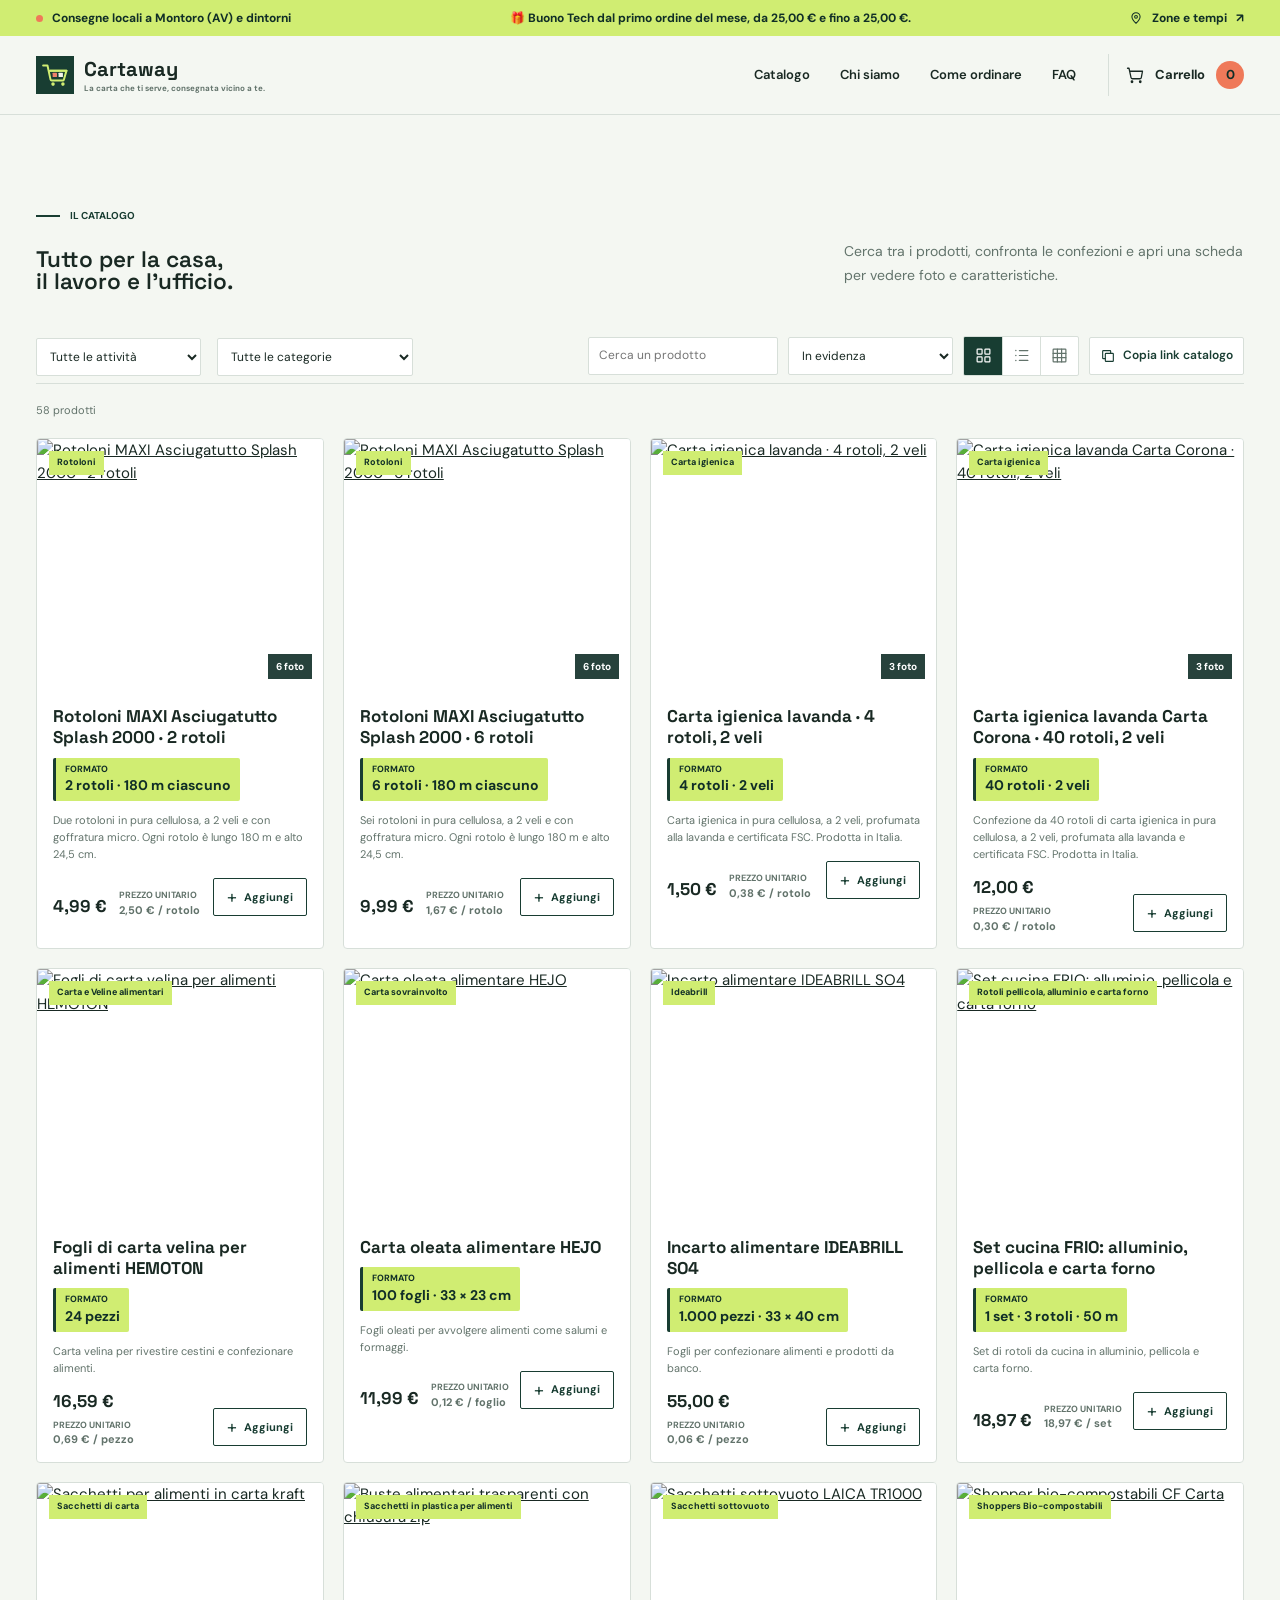
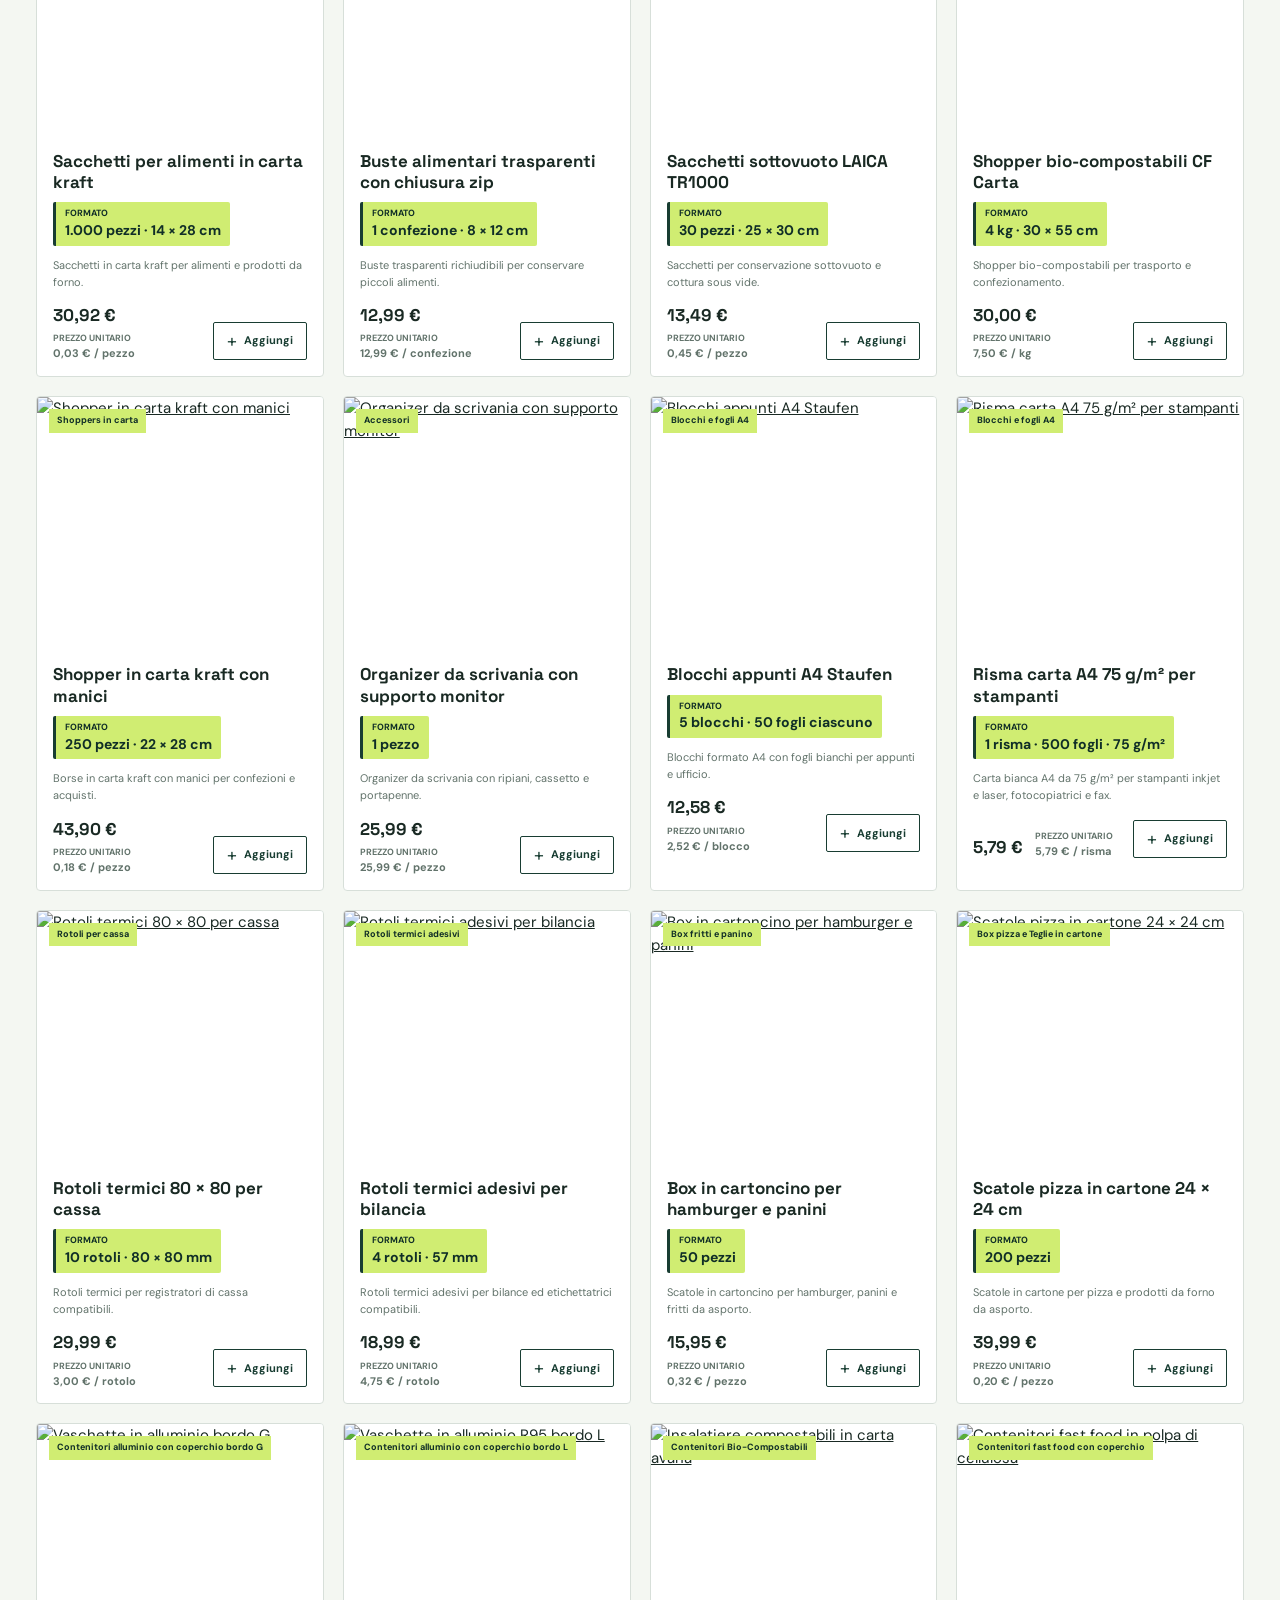
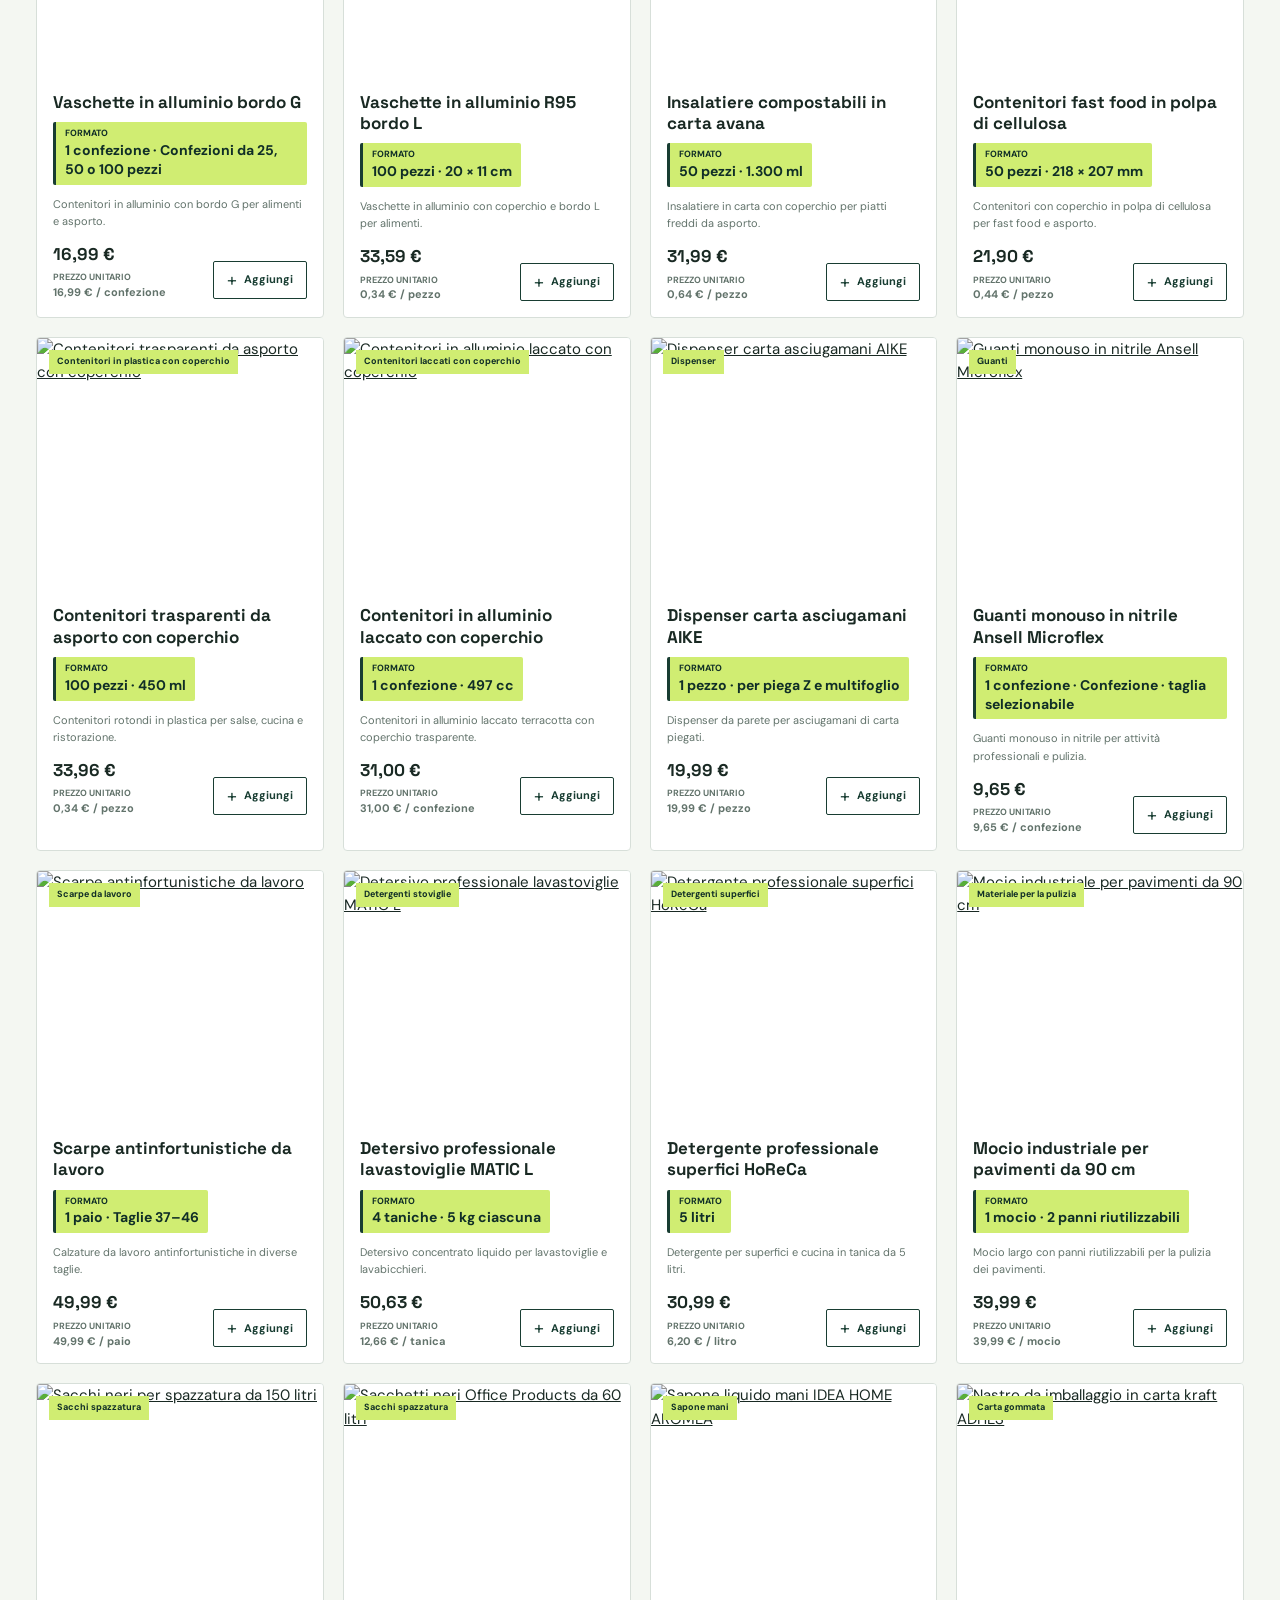
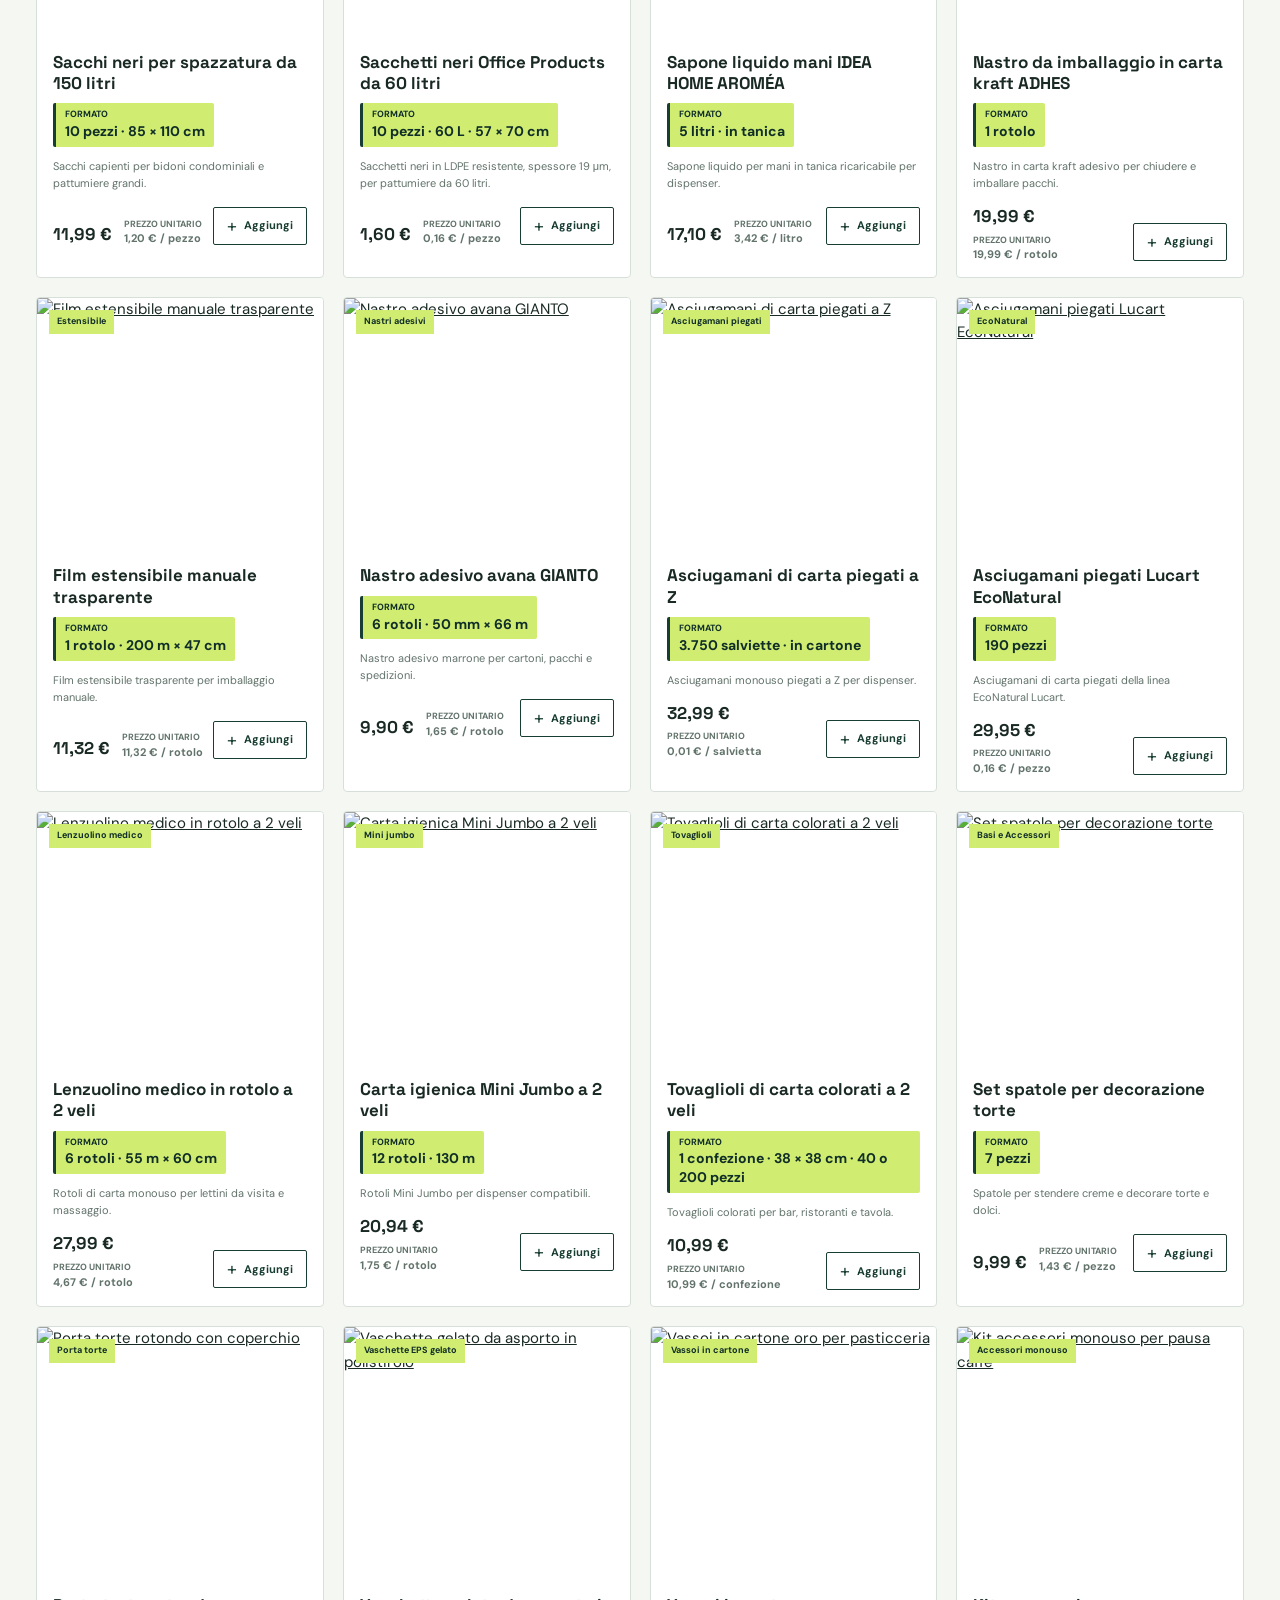
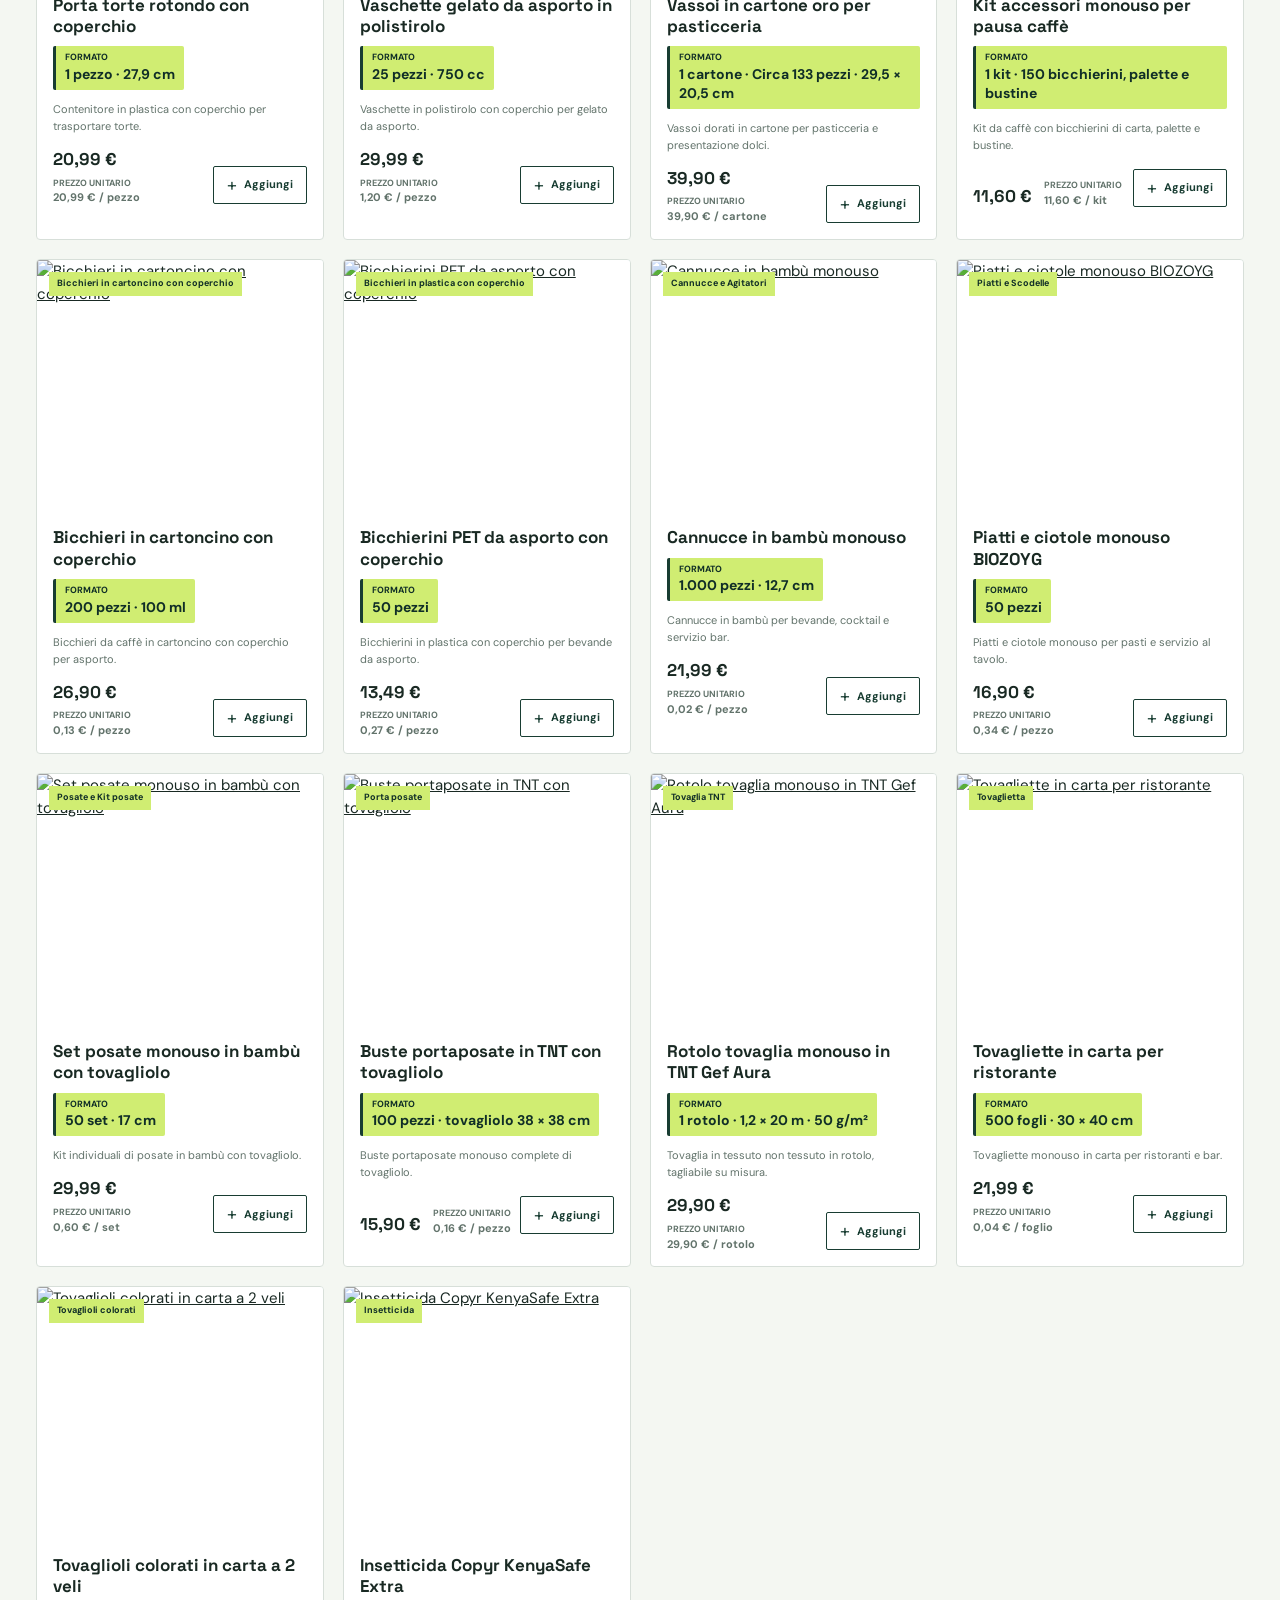
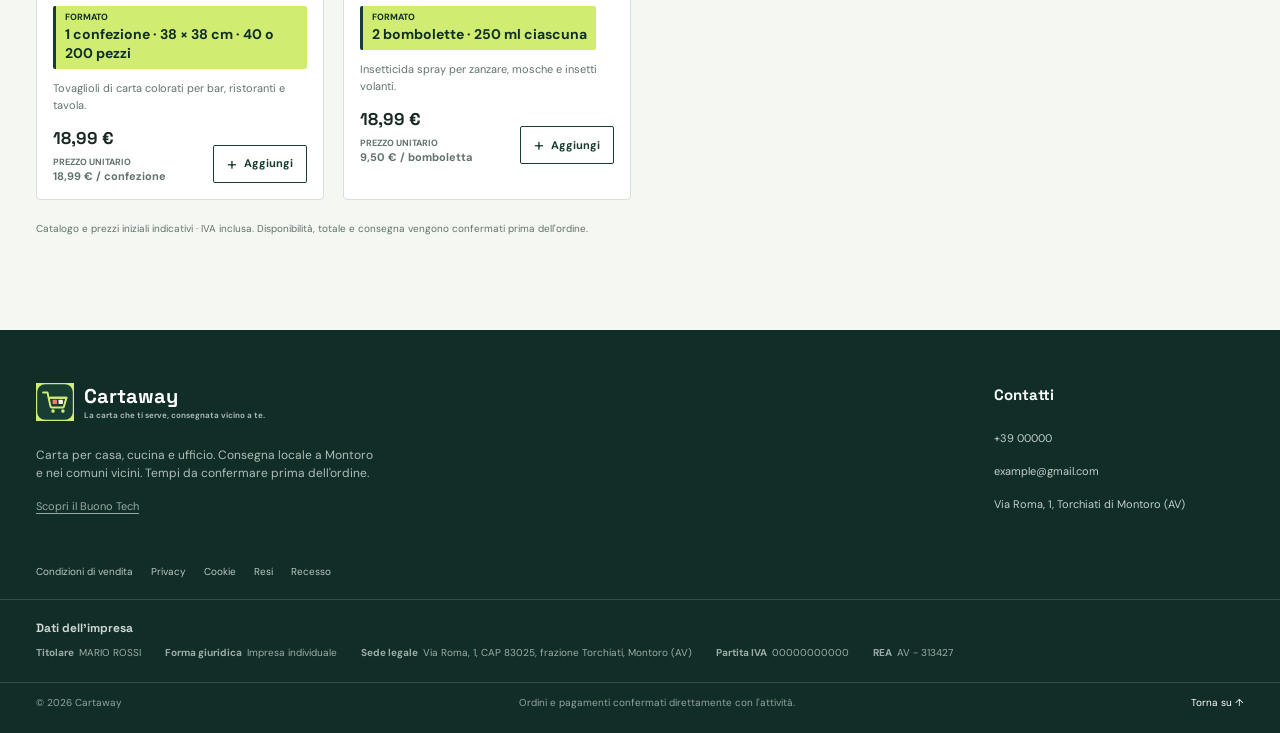
==== commit c35fbb19: "Update product page and scripts for improved delivery messaging and contact requirements - Updated d" ====
--- a/index.html
+++ b/index.html
@@ -30,16 +30,16 @@
       href="https://fonts.googleapis.com/css2?family=DM+Sans:wght@400;500;600;700&family=Space+Grotesk:wght@400;500;600;700&display=swap"
       rel="stylesheet"
     />
-    <link rel="stylesheet" href="shop.css?v=70" />
+    <link rel="stylesheet" href="shop.css?v=71" />
     <script src="https://cdn.jsdelivr.net/npm/@emailjs/browser@5/dist/email.min.js" defer></script>
-      <script src="shop.js?v=81" defer></script>
+      <script src="shop.js?v=89" defer></script>
   </head>
   <body data-page="catalog">
     <a class="skip-link" href="#main">Salta al contenuto</a>
 
     <div class="notice-bar">
       <div class="notice-bar__inner">
-        <span><span class="notice-bar__dot" aria-hidden="true"></span> Consegne locali a Montoro e dintorni</span>
+        <span><span class="notice-bar__dot" aria-hidden="true"></span> <span data-site-area>Consegne locali nelle zone configurate</span></span>
         <button class="notice-bar__promo" id="promo-open-top" data-quick-message-button type="button" aria-haspopup="dialog" aria-controls="promo-dialog"><span data-quick-message-slide="tech" data-quick-message-copy="tech.banner_message"></span><span data-quick-message-slide="recurring" hidden><span data-quick-message-copy="recurring.banner_message"></span></span></button>
         <button class="notice-bar__delivery" id="delivery-open" type="button" aria-haspopup="dialog" aria-controls="delivery-dialog"><img class="notice-bar__delivery-icon" src="assets/location-icon.svg" alt="" aria-hidden="true" />Zone e tempi <span aria-hidden="true">↗</span></button>
       </div>
@@ -51,7 +51,7 @@
           <img class="brand__mark" src="assets/cartaway-cart.svg" alt="" aria-hidden="true" />
           <span class="brand__wordmark">
             <span class="brand__name" data-brand>Cartaway</span>
-            <span class="brand__descriptor">CARTA PER LA CASA, IL LAVORO E L'UFFICIO</span>
+            <span class="brand__descriptor" data-site-tagline>CARTA PER LA CASA, IL LAVORO E L'UFFICIO</span>
           </span>
         </a>
         <button class="menu-toggle" id="menu-toggle" type="button" aria-label="Apri il menu" aria-controls="primary-navigation" aria-expanded="false">
@@ -214,18 +214,18 @@
             <img class="brand__mark" src="assets/cartaway-cart.svg" alt="" aria-hidden="true" />
             <span class="brand__wordmark">
               <span class="brand__name" data-brand>Cartaway</span>
-              <span class="brand__descriptor">CARTA PER LA CASA, IL LAVORO E L'UFFICIO</span>
+              <span class="brand__descriptor" data-site-tagline>CARTA PER LA CASA, IL LAVORO E L'UFFICIO</span>
             </span>
           </a>
-          <p id="footer-business-copy">Carta per casa, ufficio e attività. Consegna locale a Montoro e dintorni.</p>
+          <p id="footer-business-copy" hidden></p>
           <button class="site-footer__bonus" id="promo-open" type="button" aria-haspopup="dialog" aria-controls="promo-dialog">Scopri il Buono Tech</button>
         </div>
         <div class="site-footer__contact-block">
           <h2>Contatti</h2>
-          <a id="contact-whatsapp" href="https://wa.me/393477095289" target="_blank" rel="noopener noreferrer">Contattaci su WhatsApp <span aria-hidden="true">↗</span></a>
-          <a id="contact-phone" href="tel:+393477095289">+39 347 7095289</a>
-          <a id="contact-email" href="mailto:nicolagal33@gmail.com">nicolagal33@gmail.com</a>
-          <p id="contact-address">Via Biagio de Giovanni, 1, Torchiati di Montoro (AV)</p>
+          <a id="contact-whatsapp" hidden target="_blank" rel="noopener noreferrer">Contattaci su WhatsApp <span aria-hidden="true">↗</span></a>
+          <a id="contact-phone" hidden></a>
+          <a id="contact-email" hidden></a>
+          <p id="contact-address" hidden></p>
         </div>
       </div>
       <nav class="site-footer__documents" aria-label="Documenti legali">
@@ -287,26 +287,26 @@
         <p class="eyebrow eyebrow--dark"><span class="eyebrow__rule" aria-hidden="true"></span> <span id="promo-dialog-eyebrow" data-quick-message-copy="tech.eyebrow">PROMO PER ORDINI B2B</span></p>
         <h2 id="promo-dialog-title" data-quick-message-copy="tech.title">Il Buono Tech del mese</h2>
         <div data-quick-message-dialog="tech">
-          <p class="promo-dialog__description" id="promo-dialog-description" data-quick-message-copy="tech.description">Dal primo ordine del mese con almeno 25 € di spesa: <span data-tech-voucher-standard-percent>25%</span> singolo o <span data-tech-voucher-recurring-percent>50%</span> ricorrente, fino a <span data-tech-voucher-maximum>25 €</span>. Idoneità verificata dall'attività.</p>
+          <p class="promo-dialog__description" id="promo-dialog-description" data-quick-message-copy="tech.description">I dettagli del Buono Tech vengono caricati dalle impostazioni del sito.</p>
           <div class="promo-dialog__example" data-tech-voucher-example>
             <span data-quick-message-copy="tech.standard_example_label">Per ottenere il buono massimo con ordine non ricorrente</span>
-            <strong data-quick-message-copy="tech.standard_example_result"><span data-tech-voucher-standard-example-order>100 €</span> di spesa → <span data-tech-voucher-maximum>25 €</span> di buono</strong>
+            <strong data-quick-message-copy="tech.standard_example_result">Esempio di ordine singolo in caricamento.</strong>
             <span data-quick-message-copy="tech.recurring_example_label">Per ottenere il buono massimo con ordine ricorrente</span>
-            <strong data-quick-message-copy="tech.recurring_example_result"><span data-tech-voucher-recurring-example-order>52,63 €</span> di spesa → <span data-tech-voucher-maximum>25 €</span> di buono</strong>
-          </div>
-          <p class="promo-dialog__terms" id="promo-dialog-terms" data-quick-message-copy="tech.terms">Un solo buono per cliente al mese. Valido <span data-tech-voucher-validity>60 giorni</span> dalla consegna; con un ordine ricorrente la validità si estende a <span data-tech-voucher-recurring-validity>90 giorni</span>. È valido per un solo intervento, non è convertibile in denaro né cumulabile con altri buoni. È spendibile su <a href="https://colosso.cloud" target="_blank" rel="noopener noreferrer">colosso.cloud</a>.</p>
+            <strong data-quick-message-copy="tech.recurring_example_result">Esempio di ordine ricorrente in caricamento.</strong>
+          </div>
+          <p class="promo-dialog__terms" id="promo-dialog-terms" data-quick-message-copy="tech.terms">Condizioni e validità del buono vengono caricate dalle impostazioni del sito.</p>
         </div>
         <div data-quick-message-dialog="recurring" hidden>
-          <p class="promo-dialog__description" id="recurring-order-description" data-quick-message-copy="recurring.description">Organizza le forniture scegliendo una cadenza adatta. Ottieni <span data-recurring-discount-percent>5%</span> di sconto e prezzi bloccati per <span data-recurring-price-lock>12 mesi</span>.</p>
+          <p class="promo-dialog__description" id="recurring-order-description" data-quick-message-copy="recurring.description">I dettagli dell'ordine ricorrente vengono caricati dalle impostazioni del sito.</p>
           <div class="promo-dialog__example">
             <span data-quick-message-copy="recurring.discount_label">Sconto sugli ordini ricorrenti</span>
-            <strong data-quick-message-copy="recurring.discount_value"><span data-recurring-discount-percent>5%</span> in meno</strong>
+            <strong data-quick-message-copy="recurring.discount_value">Sconto in caricamento.</strong>
             <span data-quick-message-copy="recurring.price_lock_label">Prezzi bloccati</span>
-            <strong data-quick-message-copy="recurring.price_lock_value"><span data-recurring-price-lock>12 mesi</span></strong>
+            <strong data-quick-message-copy="recurring.price_lock_value">Durata in caricamento.</strong>
             <span data-quick-message-copy="recurring.frequency_label">Frequenze disponibili</span>
             <strong data-quick-message-copy="recurring.frequency_value">Frequenze disponibili: consulta le opzioni del modulo.</strong>
             <span data-quick-message-copy="recurring.tech_voucher_label">Buono Tech sul primo ordine del mese</span>
-            <strong data-quick-message-copy="recurring.tech_voucher_value"><span data-tech-voucher-recurring-percent>50%</span> fino a <span data-tech-voucher-maximum>25 €</span></strong>
+            <strong data-quick-message-copy="recurring.tech_voucher_value">Buono Tech in caricamento.</strong>
           </div>
           <p class="promo-dialog__terms" id="recurring-order-terms" data-quick-message-copy="recurring.terms">Nessun rinnovo automatico: ogni invio è una richiesta. Frequenza, giorno e consegna si concordano con l'attività. Il Buono Tech è soggetto a verifica e alle relative condizioni.</p>
         </div>
@@ -375,26 +375,20 @@
           <p class="cart-total-row"><span id="cart-total-label">Totale prodotti</span><strong id="cart-estimated-total">€0,00</strong></p>
           <div class="cart-cashback" id="cart-cashback" aria-live="polite" hidden>
             <p><span id="cart-cashback-label">Buono Tech stimato</span>: <strong id="cart-cashback-amount">€0,00</strong></p>
-            <small id="cart-cashback-note">Da 25 € di spesa; importo e idoneità vengono verificati dall'attività.</small>
+            <small id="cart-cashback-note">Importo e idoneità del buono vengono verificati dall'attività.</small>
             <button class="text-button cart-cashback__more" id="cart-cashback-more" type="button" aria-haspopup="dialog" aria-controls="promo-dialog">Come funziona</button>
           </div>
         </div>
         <form class="checkout-form" id="checkout-form">
           <h3>Contatti e consegna</h3>
-          <label class="form-field"><span>Email <span class="form-field__optional">facoltativa</span></span><input name="email" type="email" inputmode="email" autocomplete="email" maxlength="254" /></label>
-          <label class="form-field"><span>Telefono per ricontatto</span><input name="phone" type="tel" inputmode="tel" autocomplete="tel" required maxlength="30" /></label>
+          <p class="checkout-contact-note" id="checkout-contact-requirement">Inserisci almeno un recapito: email o telefono.</p>
+          <label class="form-field"><span>Email <span class="form-field__optional">facoltativa</span></span><input name="email" type="email" inputmode="email" autocomplete="email" maxlength="254" aria-describedby="checkout-contact-requirement" /></label>
+          <label class="form-field"><span>Telefono per ricontatto <span class="form-field__optional">facoltativo</span></span><input name="phone" type="tel" inputmode="tel" autocomplete="tel" maxlength="30" aria-describedby="checkout-contact-requirement" /></label>
           <div class="form-row">
             <label class="form-field">
               <span>Comune</span>
               <select id="delivery-town" name="city" required>
                 <option value="">Seleziona il comune</option>
-                <option value="Montoro">Montoro</option>
-                <option value="Solofra">Solofra</option>
-                <option value="Forino">Forino</option>
-                <option value="Contrada">Contrada</option>
-                <option value="Fisciano">Fisciano</option>
-                <option value="Bracigliano">Bracigliano</option>
-                <option value="Mercato San Severino">Mercato San Severino</option>
                 <option value="altro">Altro comune</option>
               </select>
             </label>
@@ -415,14 +409,14 @@
           <label class="recurring-order">
             <span class="recurring-order__copy">
               <span class="recurring-order__title">Ordine ricorrente</span>
-              <span class="recurring-order__hint" id="recurring-hint">Sconto 5% · prezzo bloccato per 12 mesi</span>
+              <span class="recurring-order__hint" id="recurring-hint">Condizioni dell'ordine ricorrente in caricamento.</span>
             </span>
             <input class="recurring-order__switch" name="recurring-order" type="checkbox" value="yes" role="switch" />
           </label>
           <div class="recurring-order__options" id="recurring-options" hidden>
             <label class="form-field"><span>Frequenza di consegna</span><select id="recurring-frequency" name="recurring-frequency"></select></label>
             <label class="form-field" id="recurring-day-field" hidden><span id="recurring-day-label">Giorno del mese</span><select id="recurring-day" name="recurring-day"></select></label>
-            <p class="recurring-order__note"><span id="recurring-price-lock-note">Prezzi bloccati per 12 mesi.</span> Frequenza e giorno da concordare con l'attività; il sito non attiva rinnovi automatici.</p>
+            <p class="recurring-order__note"><span id="recurring-price-lock-note">Durata dei prezzi bloccati in caricamento.</span> Frequenza e giorno da concordare con l'attività; il sito non attiva rinnovi automatici.</p>
           </div>
           <label class="form-field"><span>Note per la consegna <span class="form-field__optional">facoltative</span></span><textarea name="notes" rows="2" maxlength="350" placeholder="Citofono, piano o altre indicazioni"></textarea></label>
           <label class="form-field"><span>Nome <span class="form-field__optional">facoltativo</span></span><input name="name" type="text" autocomplete="name" maxlength="80" /></label>
--- a/shop.css
+++ b/shop.css
@@ -3107,6 +3107,13 @@
   font-size: 17px;
 }
 
+.checkout-contact-note {
+  margin: -8px 0 0;
+  color: var(--muted);
+  font-size: 11px;
+  line-height: 1.4;
+}
+
 .form-row {
   display: grid;
   grid-template-columns: repeat(2, minmax(0, 1fr));
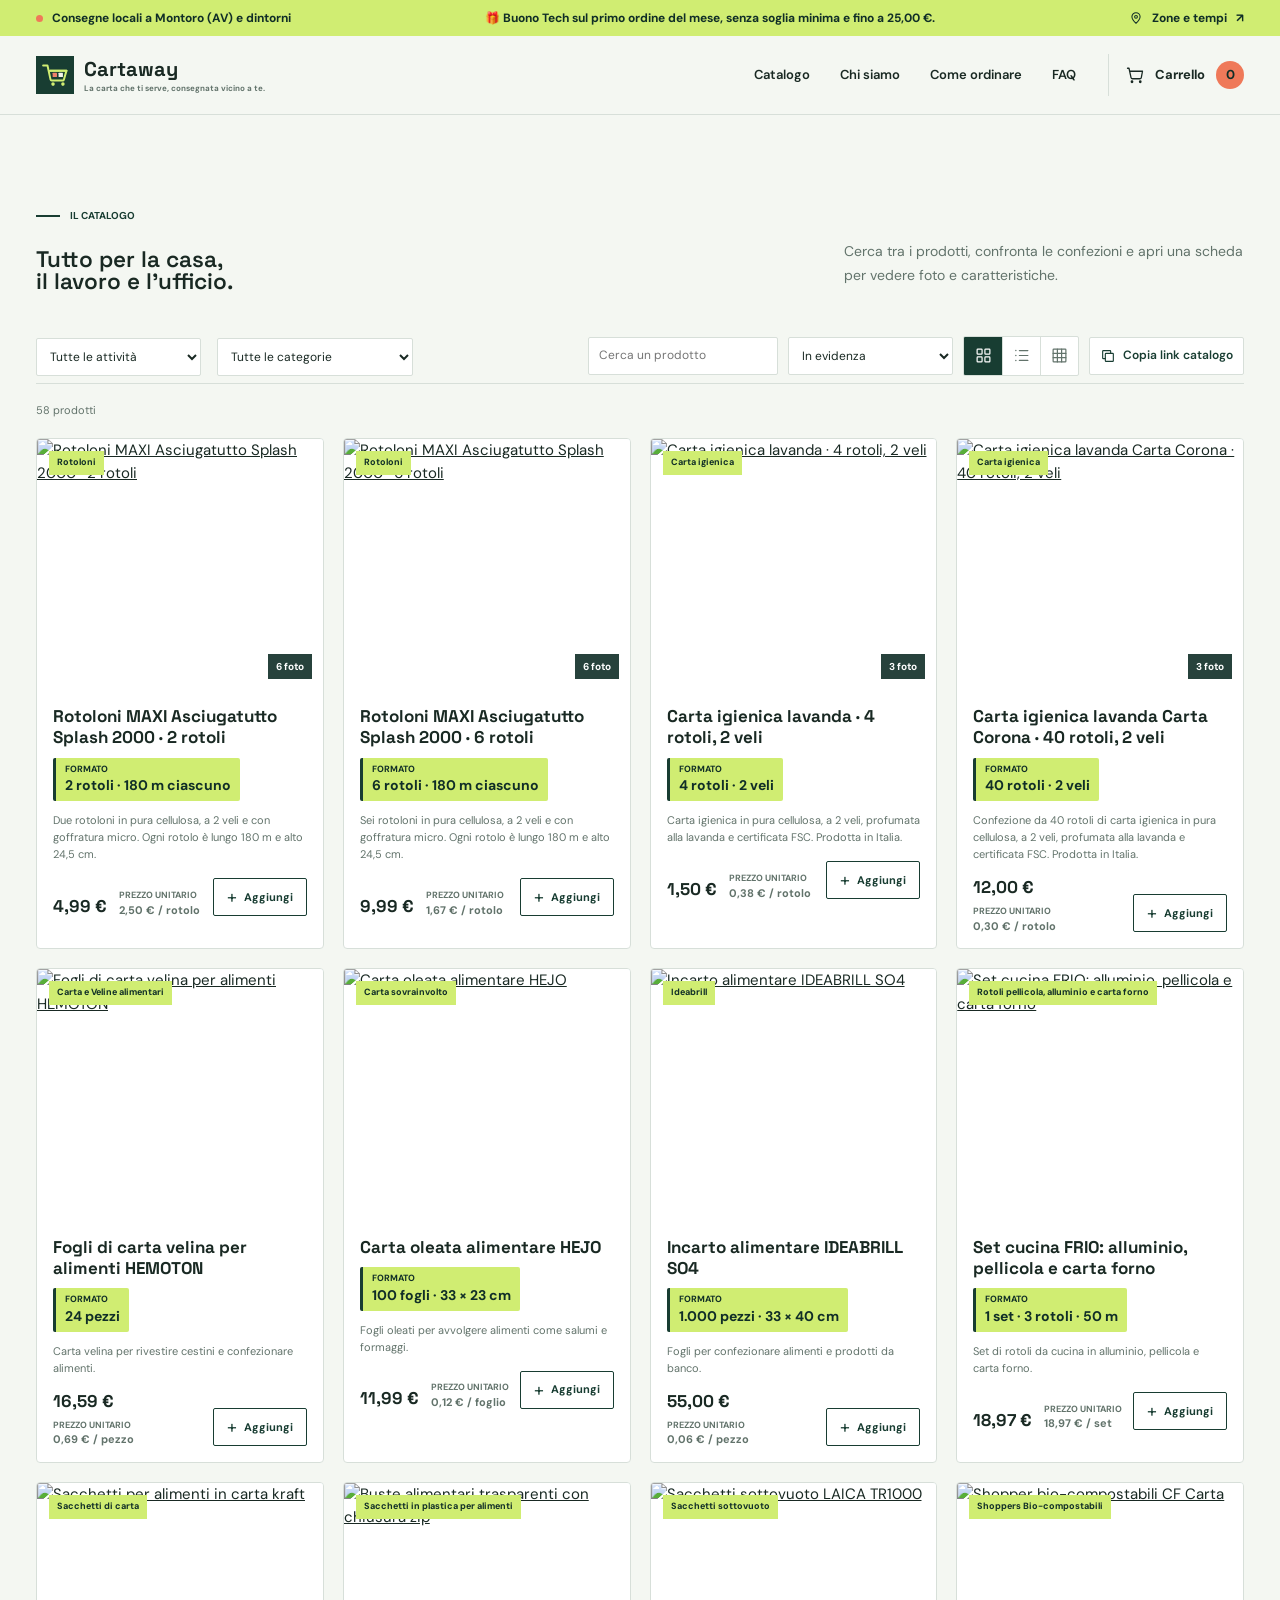
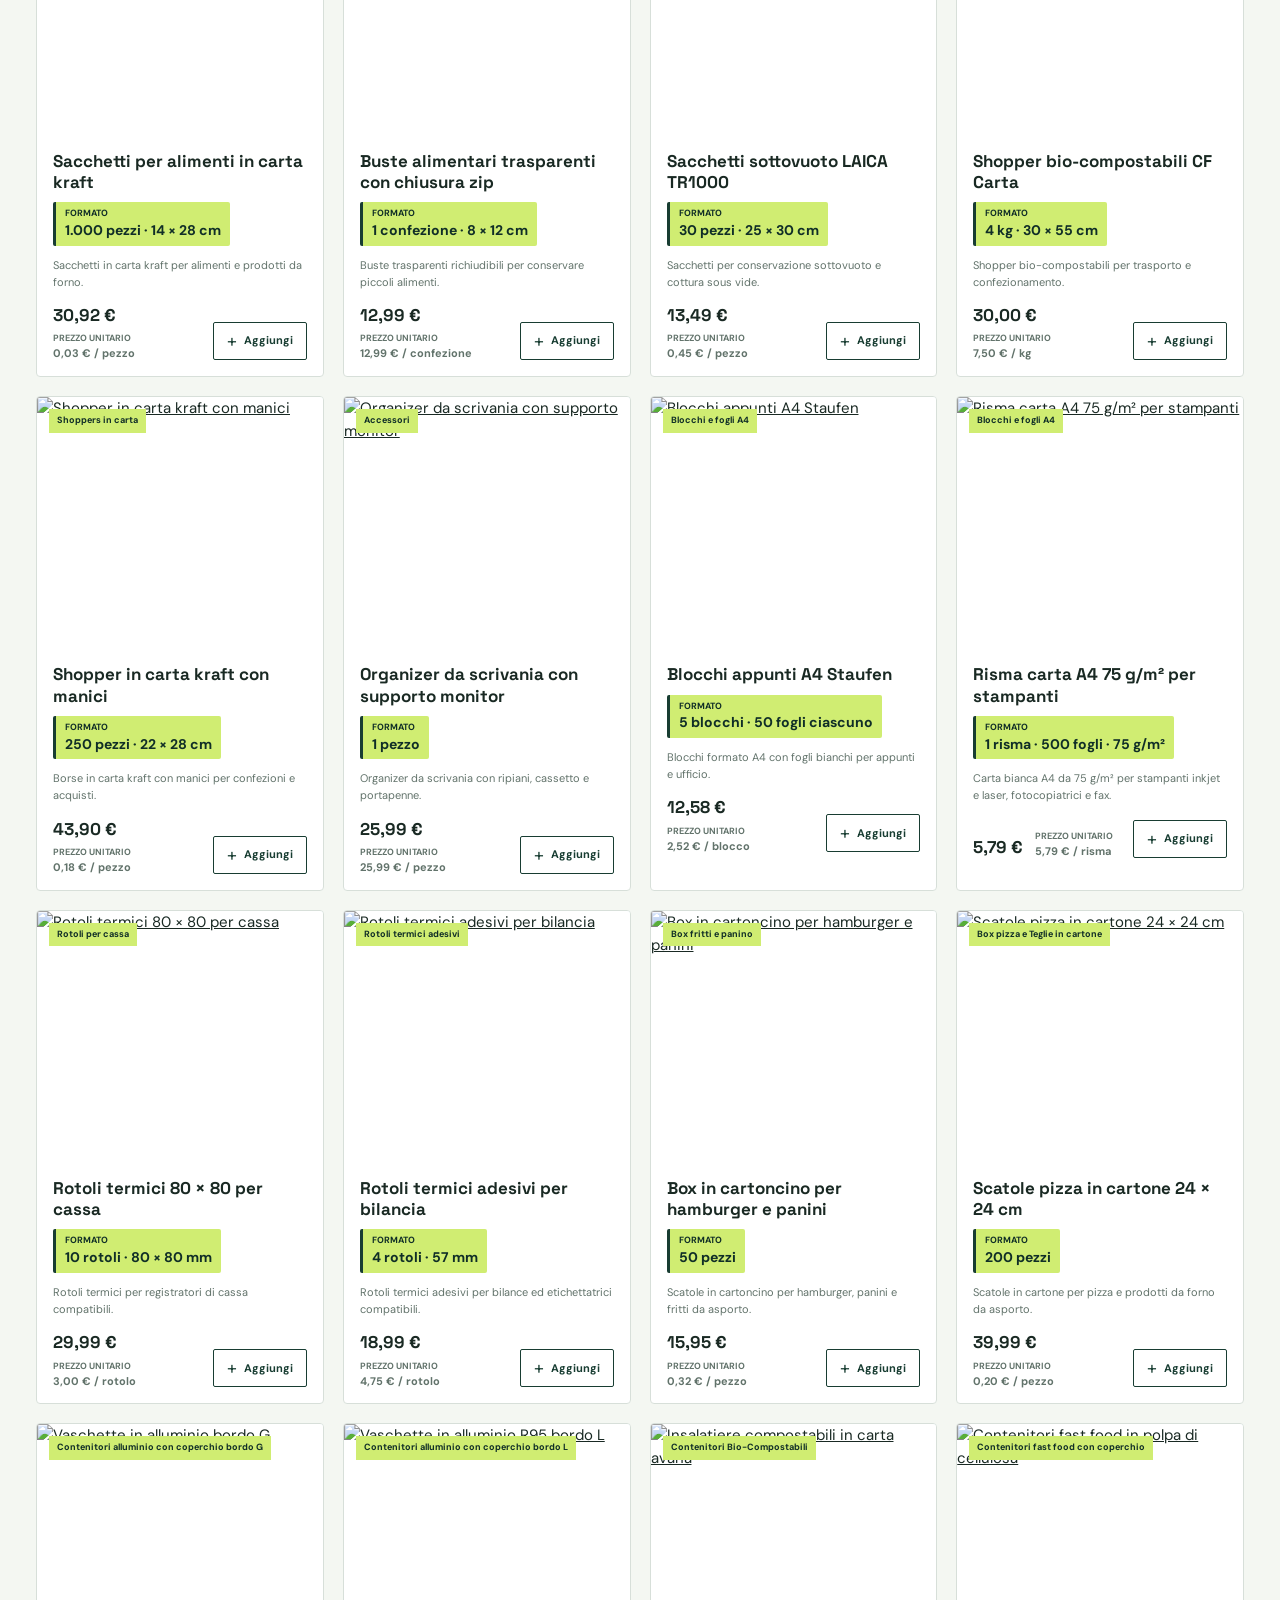
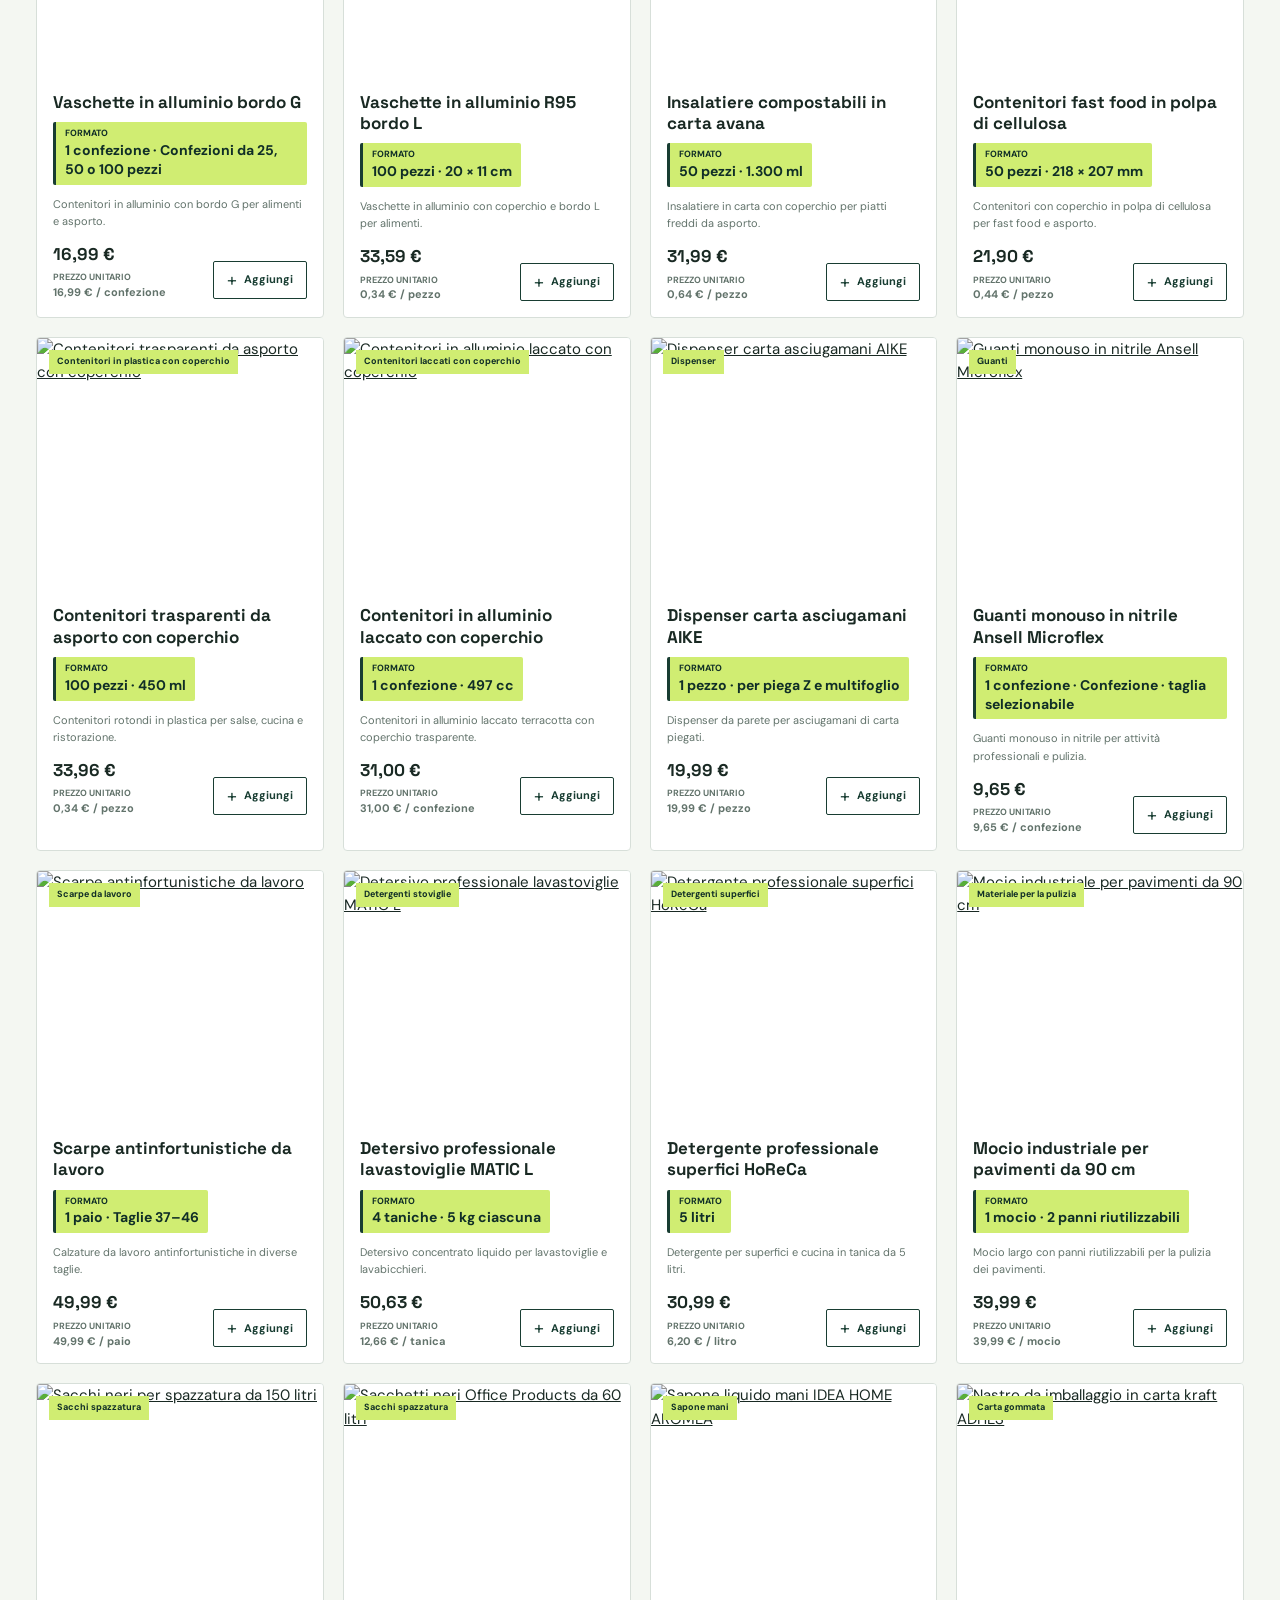
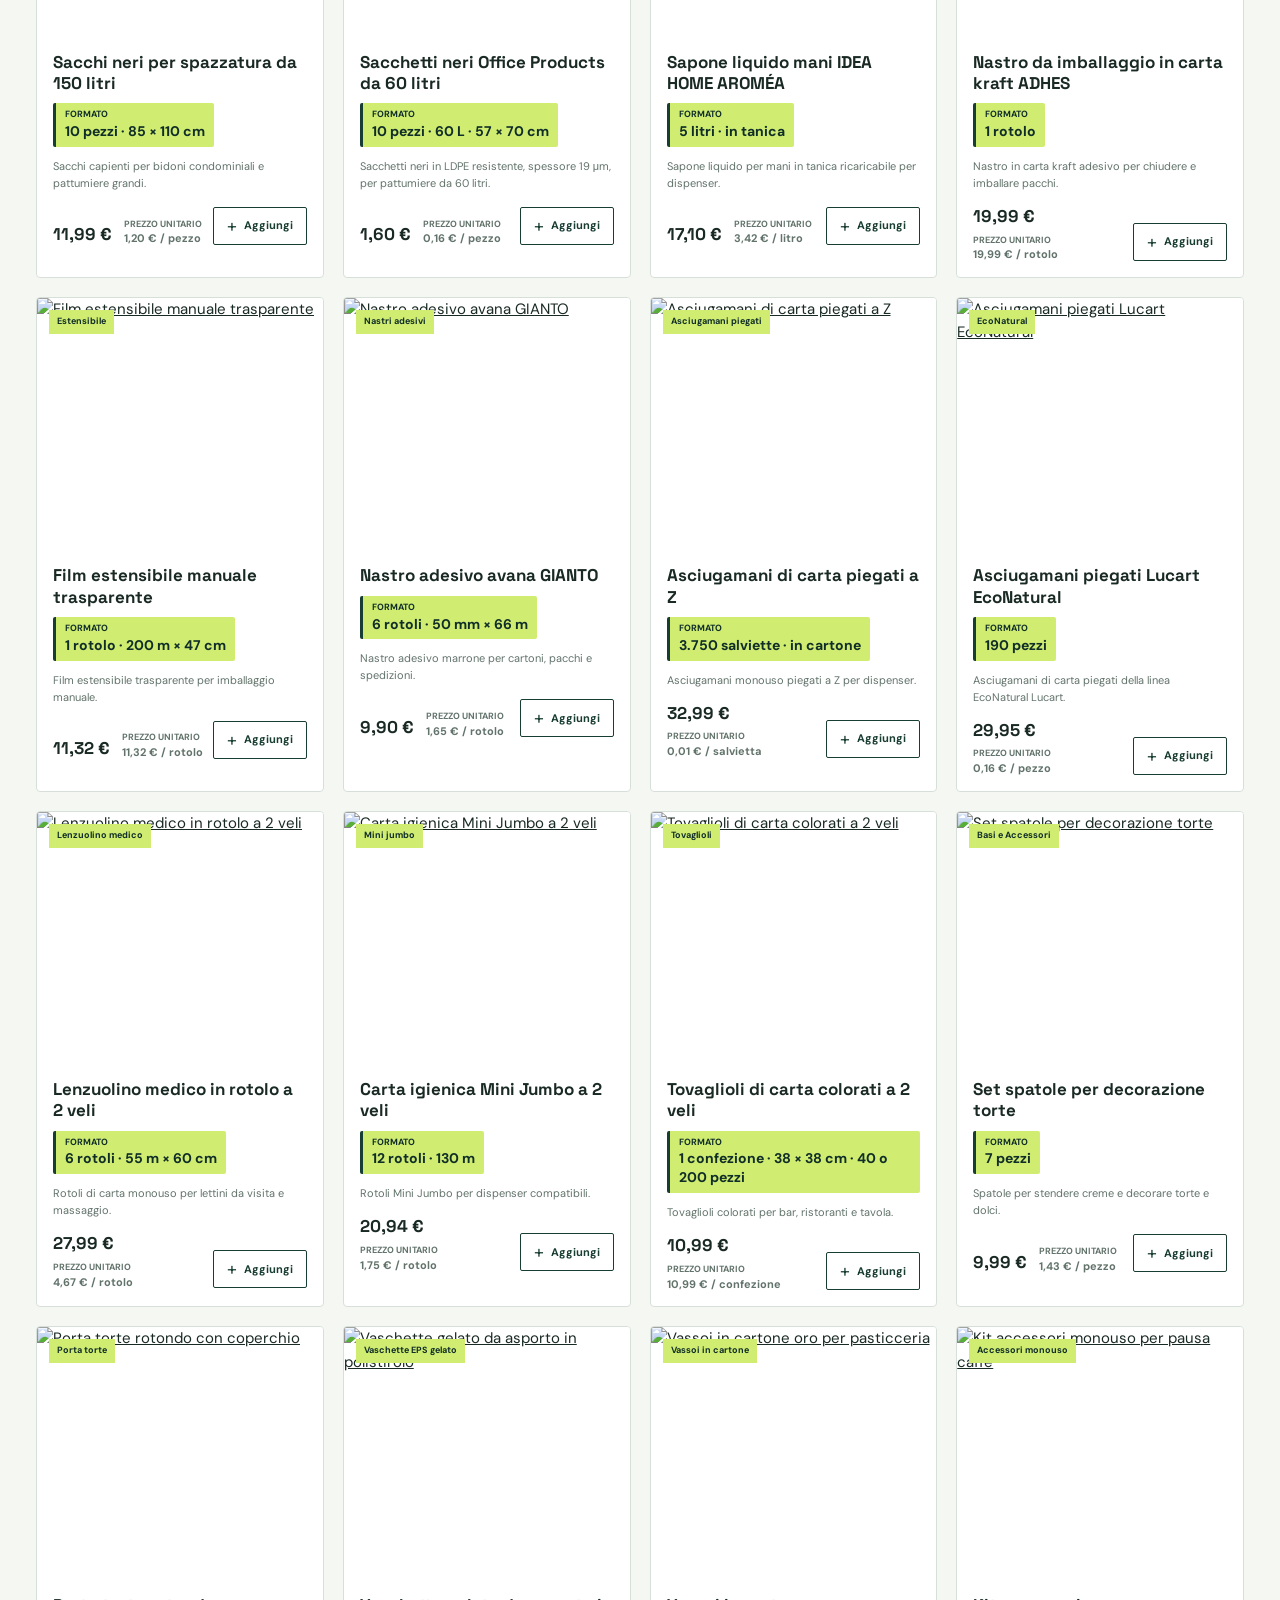
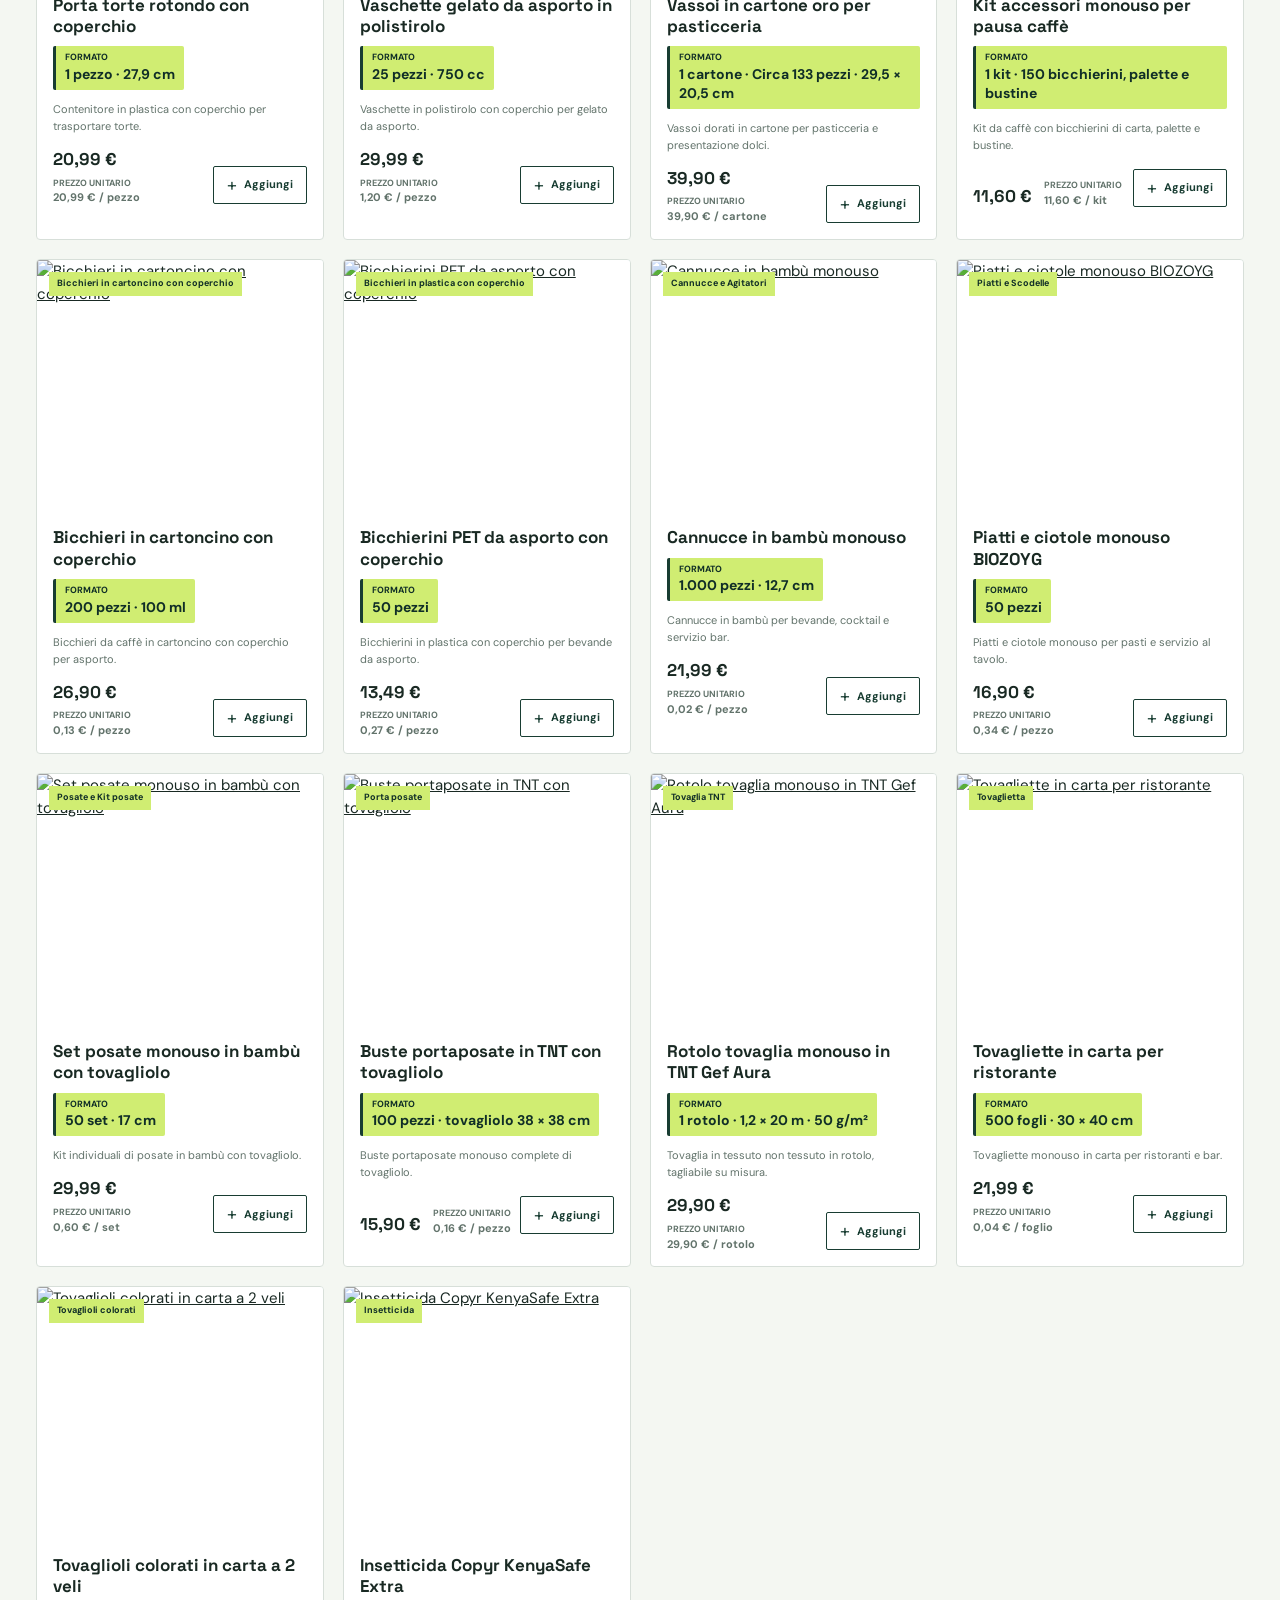
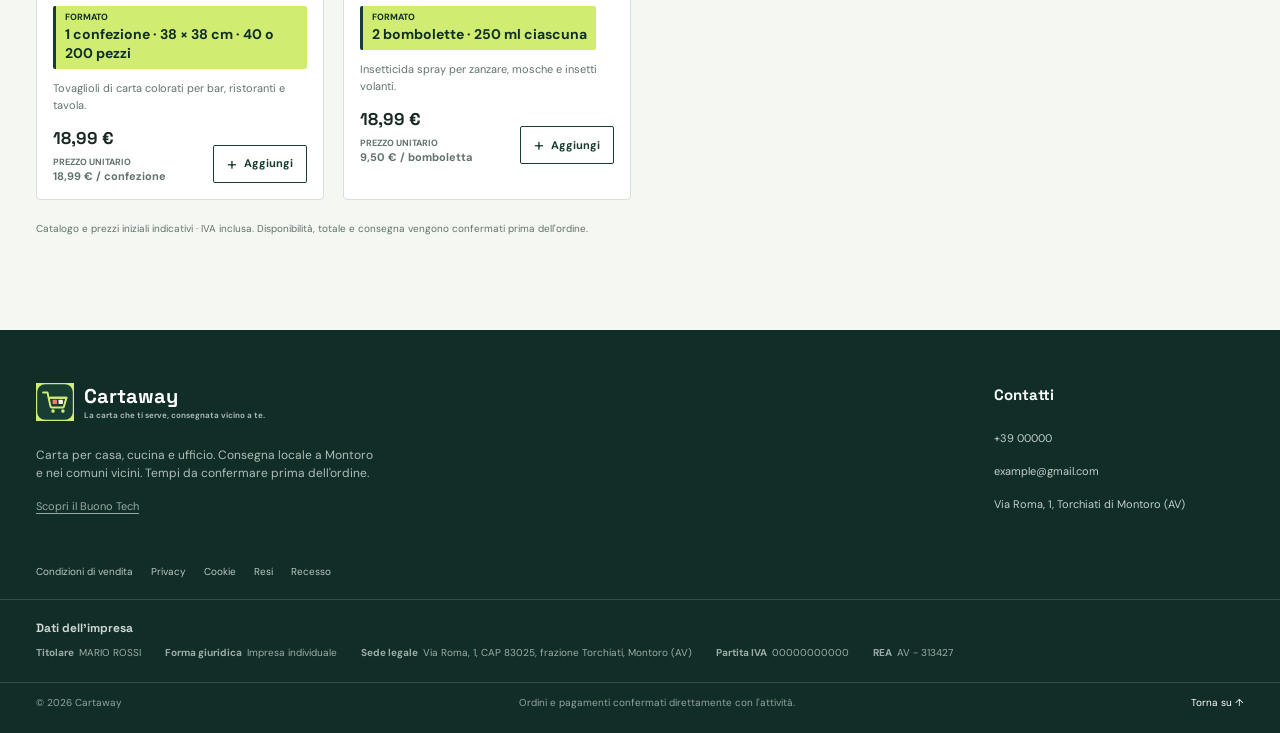
==== commit c76be27c: "Update delivery information and Tech Voucher details across the site - Updated the delivery context " ====
--- a/index.html
+++ b/index.html
@@ -30,9 +30,9 @@
       href="https://fonts.googleapis.com/css2?family=DM+Sans:wght@400;500;600;700&family=Space+Grotesk:wght@400;500;600;700&display=swap"
       rel="stylesheet"
     />
-    <link rel="stylesheet" href="shop.css?v=71" />
+    <link rel="stylesheet" href="shop.css?v=77" />
     <script src="https://cdn.jsdelivr.net/npm/@emailjs/browser@5/dist/email.min.js" defer></script>
-      <script src="shop.js?v=89" defer></script>
+      <script src="shop.js?v=99" defer></script>
   </head>
   <body data-page="catalog">
     <a class="skip-link" href="#main">Salta al contenuto</a>
@@ -370,11 +370,13 @@
           <p><span id="cart-subtotal-label">Prodotti</span><strong id="cart-subtotal">€0,00</strong></p>
           <p class="cart-discount-row" id="cart-discount-row" hidden><span>Sconto ricorrente</span><strong id="cart-discount-amount">−€0,00</strong></p>
           <p class="cart-shipping-row"><span>Consegna</span><strong id="cart-delivery-cost" data-delivery-state="unknown">Scegli il comune</strong></p>
-          <small class="cart-delivery-rules" id="cart-delivery-rules"></small>
-          <small class="cart-delivery-note" id="cart-delivery-note" role="status" aria-live="polite">Consegna da calcolare dopo che scegli il comune. Il totale definitivo te lo confermiamo prima di consegnare.</small>
+          <div class="cart-delivery__details">
+            <small class="cart-delivery-context" id="cart-delivery-context" role="status" aria-live="polite" hidden></small>
+            <button class="text-button cart-delivery__more" id="cart-delivery-more" type="button" aria-haspopup="dialog" aria-controls="delivery-dialog" aria-label="Come funziona la consegna">Come funziona</button>
+          </div>
           <p class="cart-total-row"><span id="cart-total-label">Totale prodotti</span><strong id="cart-estimated-total">€0,00</strong></p>
           <div class="cart-cashback" id="cart-cashback" aria-live="polite" hidden>
-            <p><span id="cart-cashback-label">Buono Tech stimato</span>: <strong id="cart-cashback-amount">€0,00</strong></p>
+            <p><span id="cart-cashback-label">Buono Tech</span>: <strong id="cart-cashback-amount">€0,00</strong></p>
             <small id="cart-cashback-note">Importo e idoneità del buono vengono verificati dall'attività.</small>
             <button class="text-button cart-cashback__more" id="cart-cashback-more" type="button" aria-haspopup="dialog" aria-controls="promo-dialog">Come funziona</button>
           </div>
@@ -429,9 +431,9 @@
           </fieldset>
           <section class="checkout-payment" aria-labelledby="checkout-payment-title">
             <h4 id="checkout-payment-title">Pagamento</h4>
-            <p>Non paghi nulla ora. Dopo la verifica riceverai il totale definitivo e le modalità disponibili prima di confermare l'acquisto.</p>
+            <p>Il pagamento è previsto alla consegna della merce.</p>
           </section>
-          <p class="checkout-privacy">I dati saranno usati per gestire la richiesta. Consulta l'<a href="privacy.html" target="_blank" rel="noopener noreferrer">informativa privacy</a>.</p>
+          <p class="checkout-privacy">I dati saranno usati per gestire la richiesta. Consulta l'<a href="privacy.html" target="_blank" rel="noopener noreferrer">informativa privacy</a>, le <a href="condizioni-vendita.html" target="_blank" rel="noopener noreferrer">condizioni di vendita</a> e le informazioni sul <a href="recesso.html" target="_blank" rel="noopener noreferrer">recesso</a>.</p>
           <div class="checkout-mobile-dock" id="checkout-mobile-dock">
             <p class="checkout-mobile-dock__total"><span id="cart-mobile-total-label">Totale prodotti</span><strong id="cart-mobile-total">€0,00</strong></p>
             <button class="button button--dark checkout-submit" id="order-submit" type="submit" disabled><span id="order-submit-label">Invia richiesta d'ordine</span></button>
--- a/shop.css
+++ b/shop.css
@@ -3012,6 +3012,18 @@
   font-size: 19px;
 }
 
+.cart-delivery-cost-link {
+  color: inherit;
+  text-decoration-color: var(--forest);
+  text-underline-offset: 3px;
+}
+
+.cart-delivery-cost-link:focus-visible {
+  border-radius: 2px;
+  outline: 2px solid var(--forest);
+  outline-offset: 3px;
+}
+
 .cart-summary .cart-shipping-row strong[data-delivery-state="free"] {
   color: var(--forest);
 }
@@ -3089,9 +3101,40 @@
   line-height: 1.5;
 }
 
-.cart-delivery-rules {
-  display: block;
+.cart-delivery-context[hidden] {
+  display: none;
+}
+
+.cart-delivery__details {
+  display: grid;
+  grid-template-columns: minmax(0, 1fr) auto;
+  align-items: center;
+  gap: 8px 12px;
   margin-top: 5px;
+}
+
+.cart-delivery__details .cart-delivery-context {
+  grid-column: 1;
+  min-width: 0;
+  margin: 0;
+  padding-left: 8px;
+  border-left: 2px solid var(--lime);
+  color: var(--forest);
+  font-size: 11px;
+  line-height: 1.4;
+}
+
+.cart-delivery-context__amount {
+  display: inline-block;
+  margin: 0 2px;
+  padding: 1px 5px;
+  border-radius: 3px;
+  background: var(--lime);
+  color: var(--forest);
+  font-size: 13px;
+  font-weight: 800;
+  line-height: 1.2;
+  white-space: nowrap;
 }
 
 .checkout-form {
@@ -3280,6 +3323,22 @@
   margin-top: 3px;
   font-size: 11px;
   text-align: left;
+}
+
+.cart-delivery__more {
+  grid-column: 2;
+  padding: 2px 0;
+  margin: 0;
+  font-size: 11px;
+  text-align: right;
+  white-space: nowrap;
+}
+
+.cart-cashback__more,
+.cart-delivery__more {
+  text-decoration: underline;
+  text-decoration-color: var(--forest);
+  text-underline-offset: 3px;
 }
 
 .cart-item__details p del {
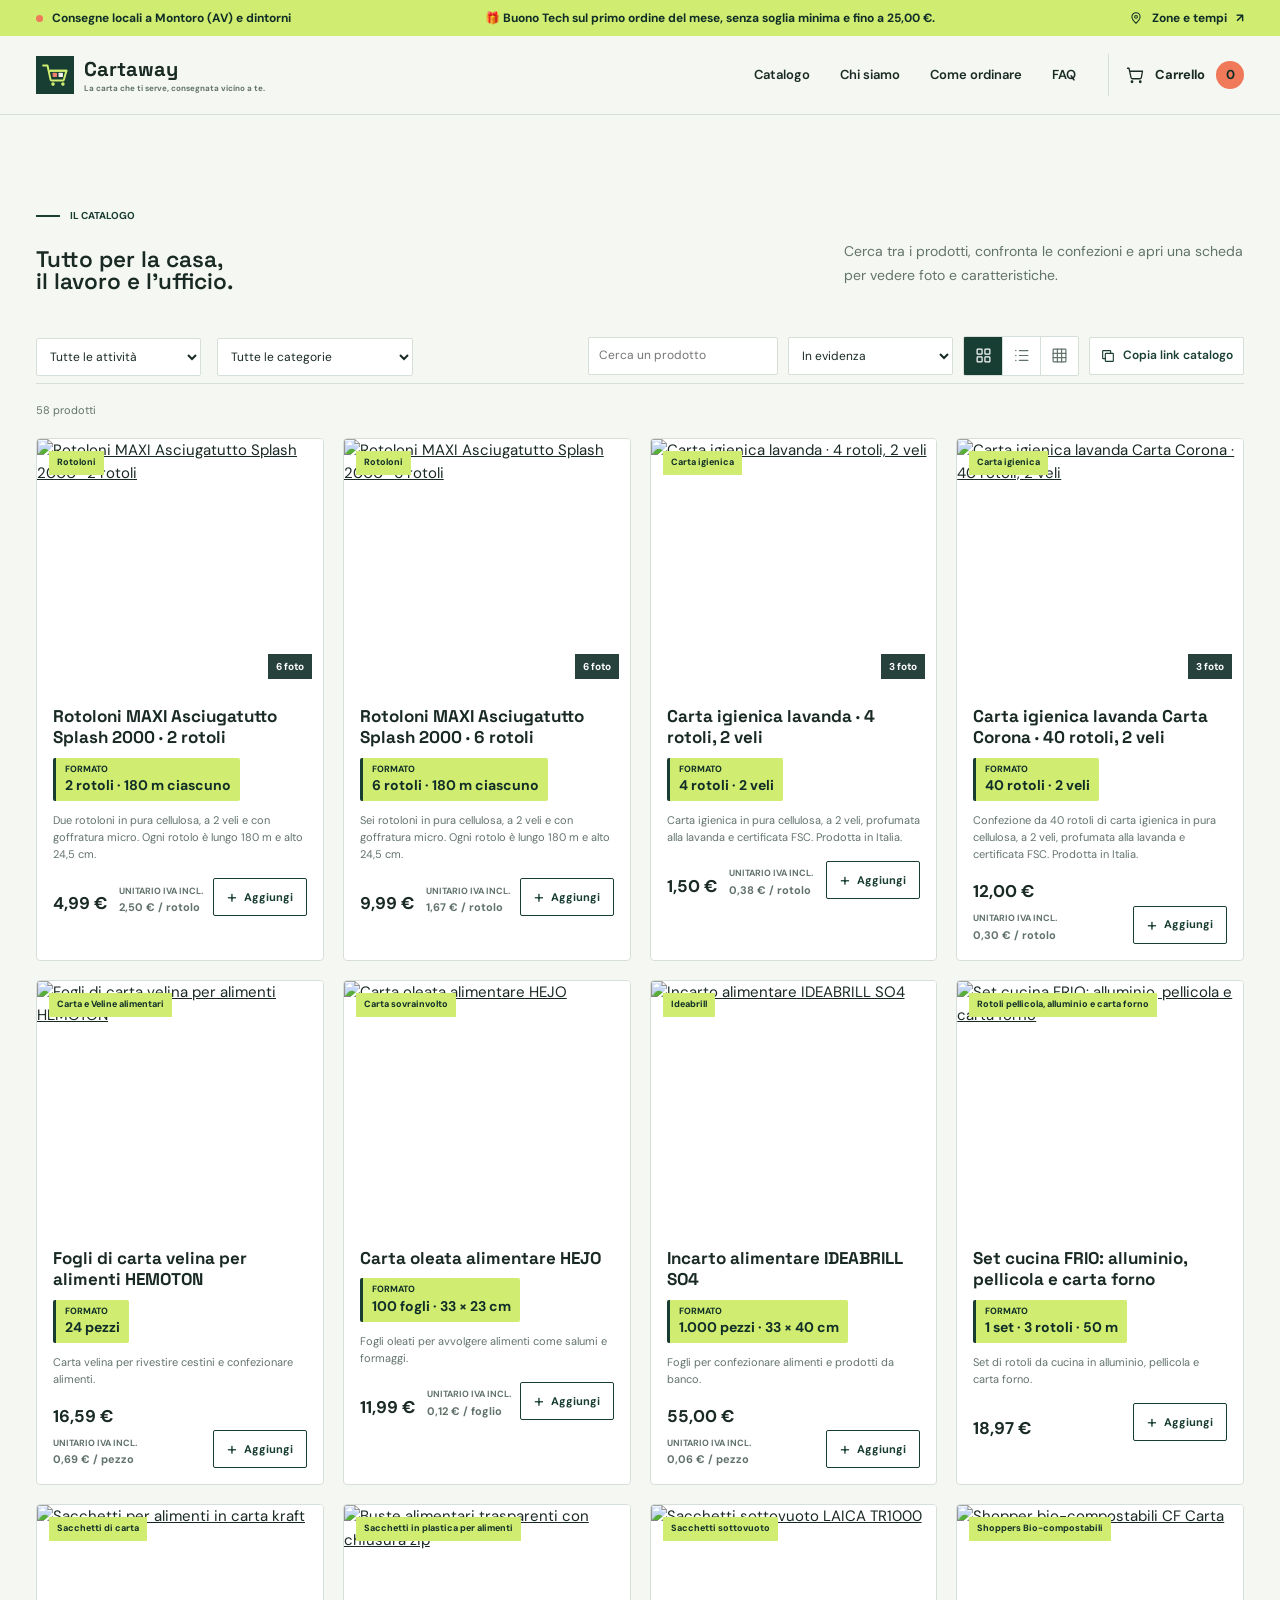
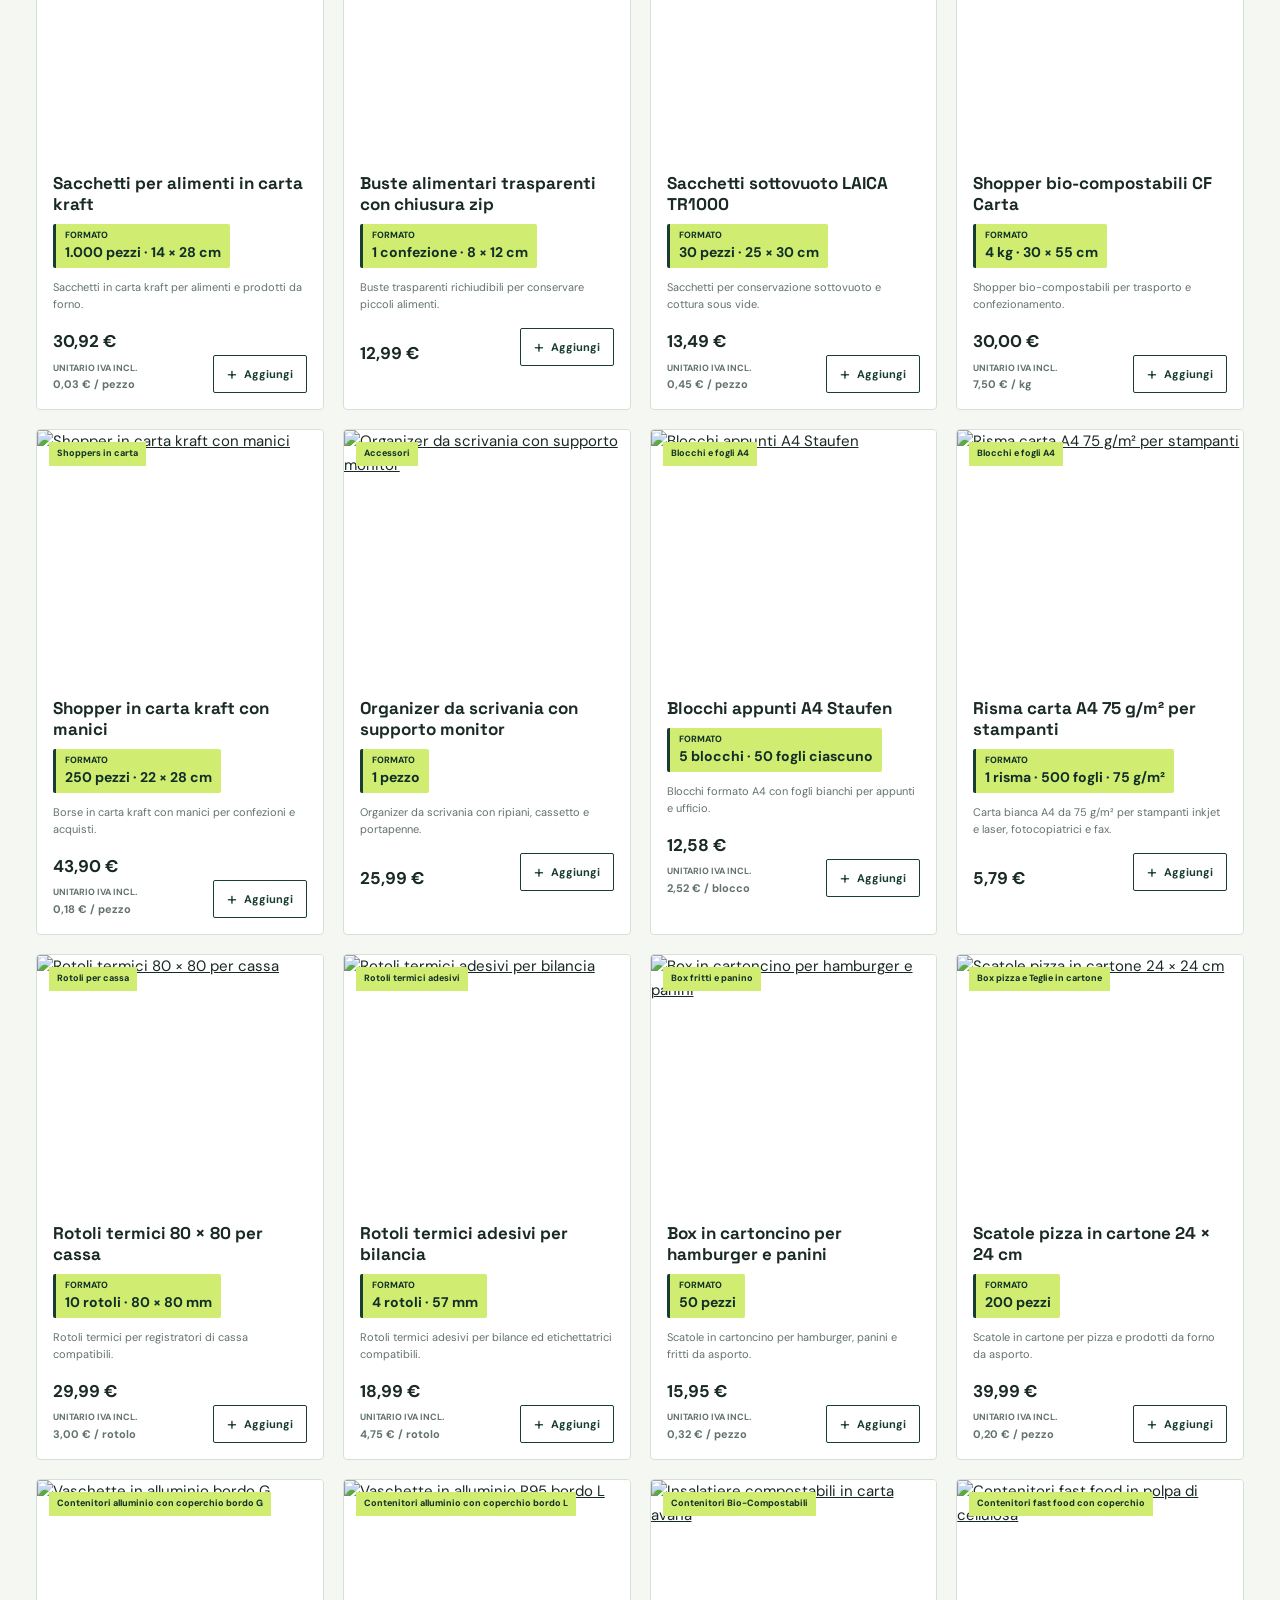
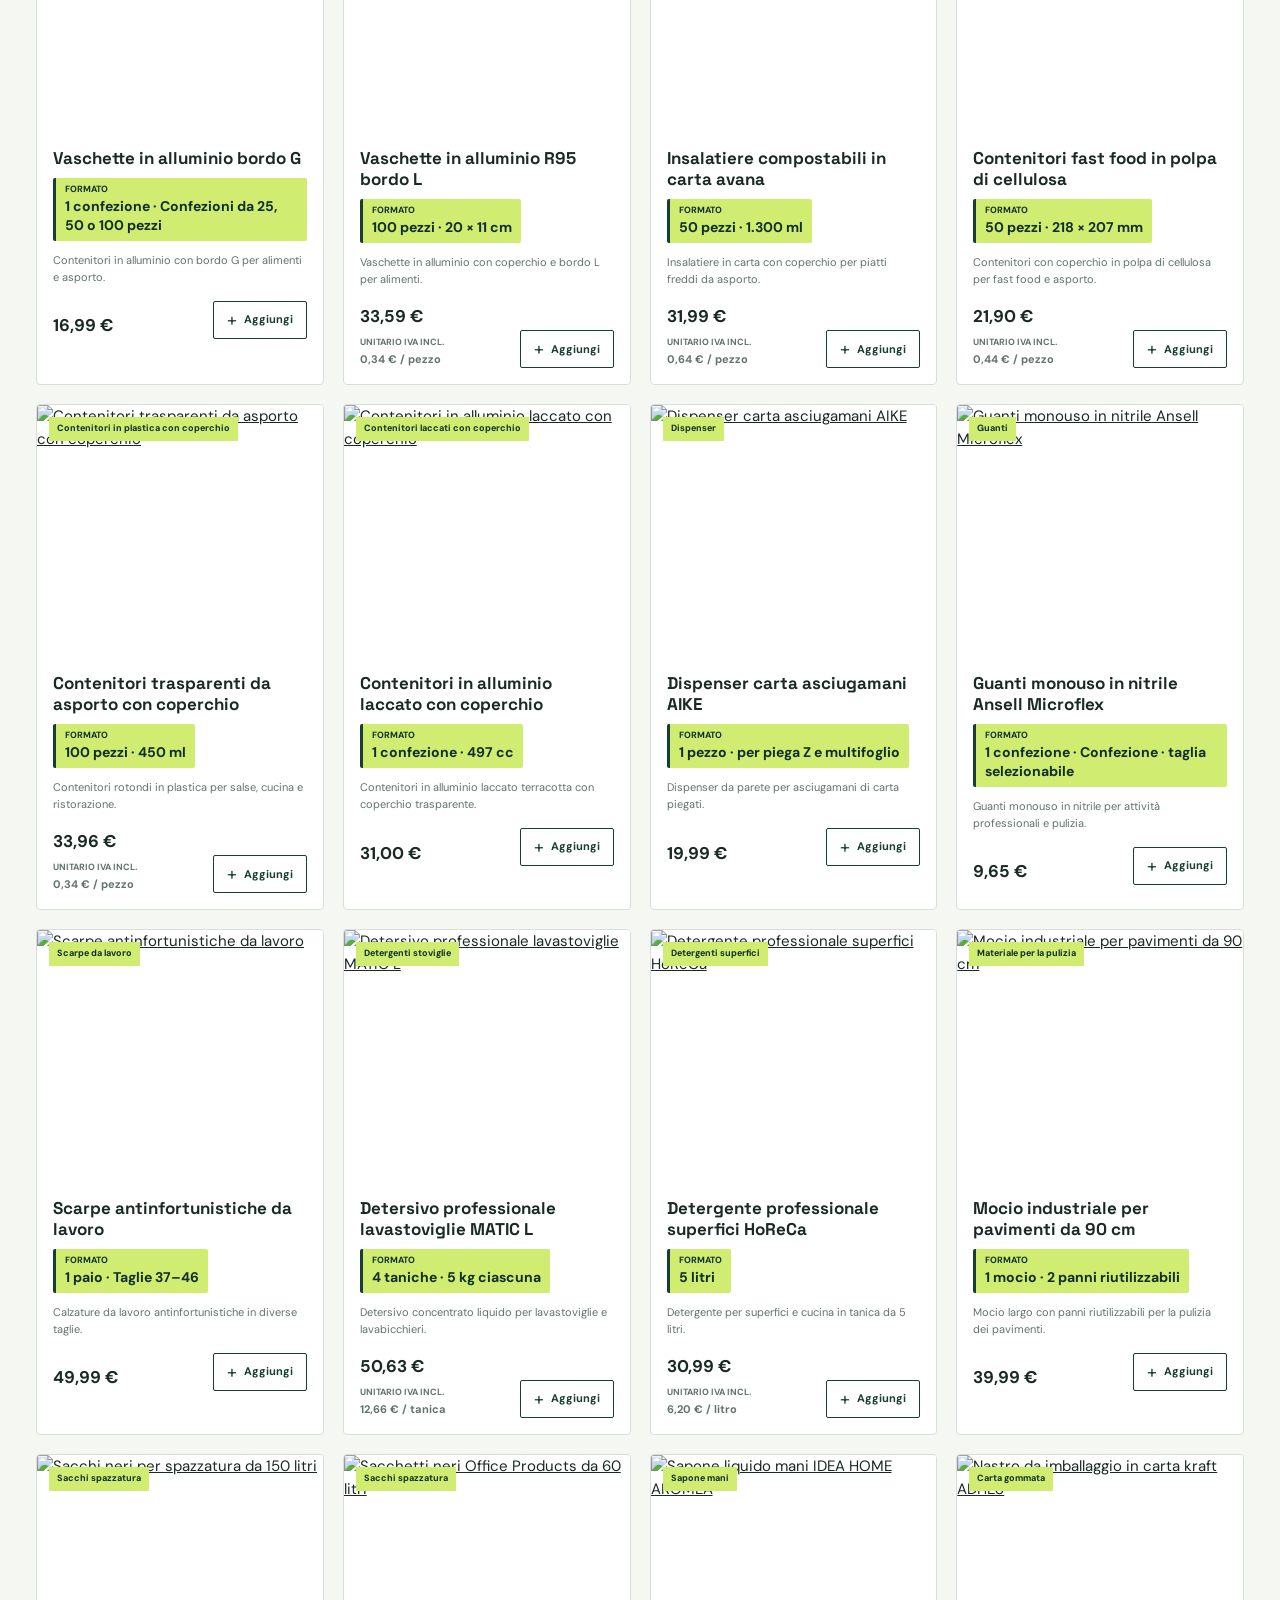
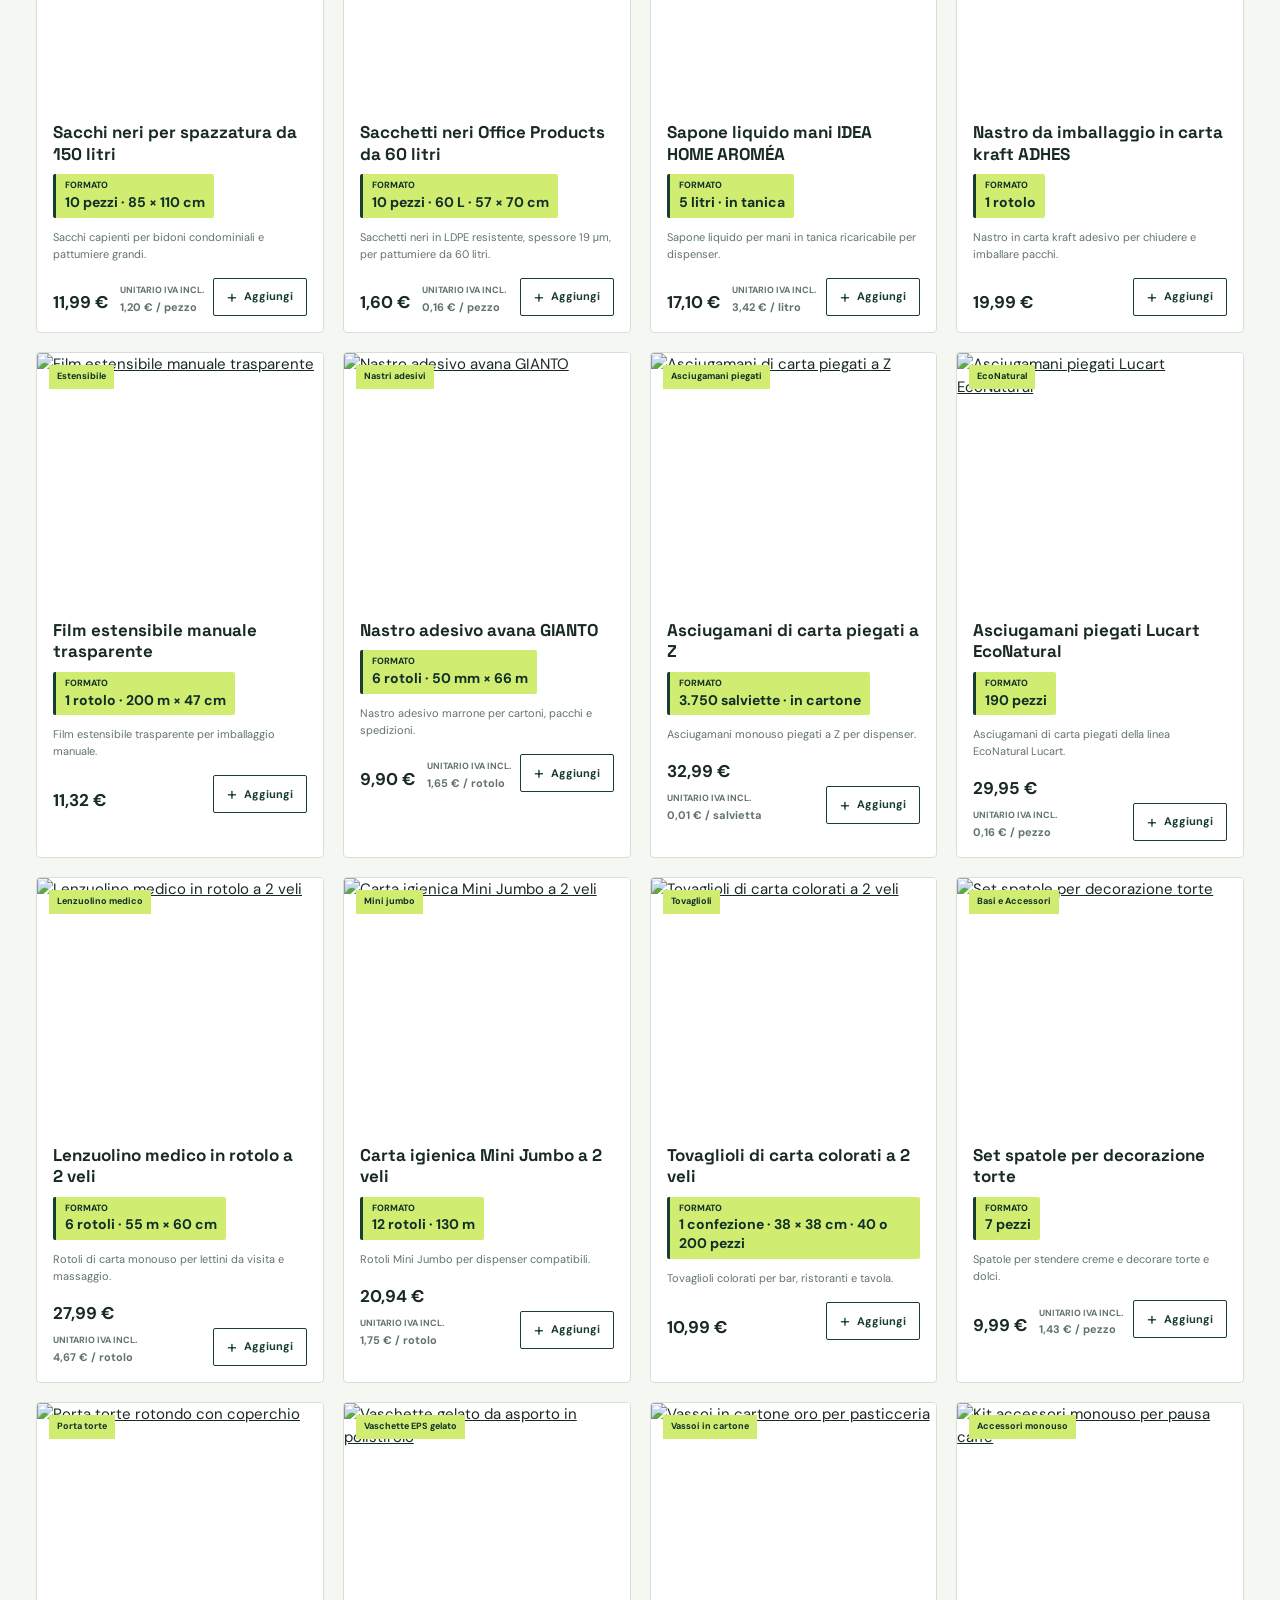
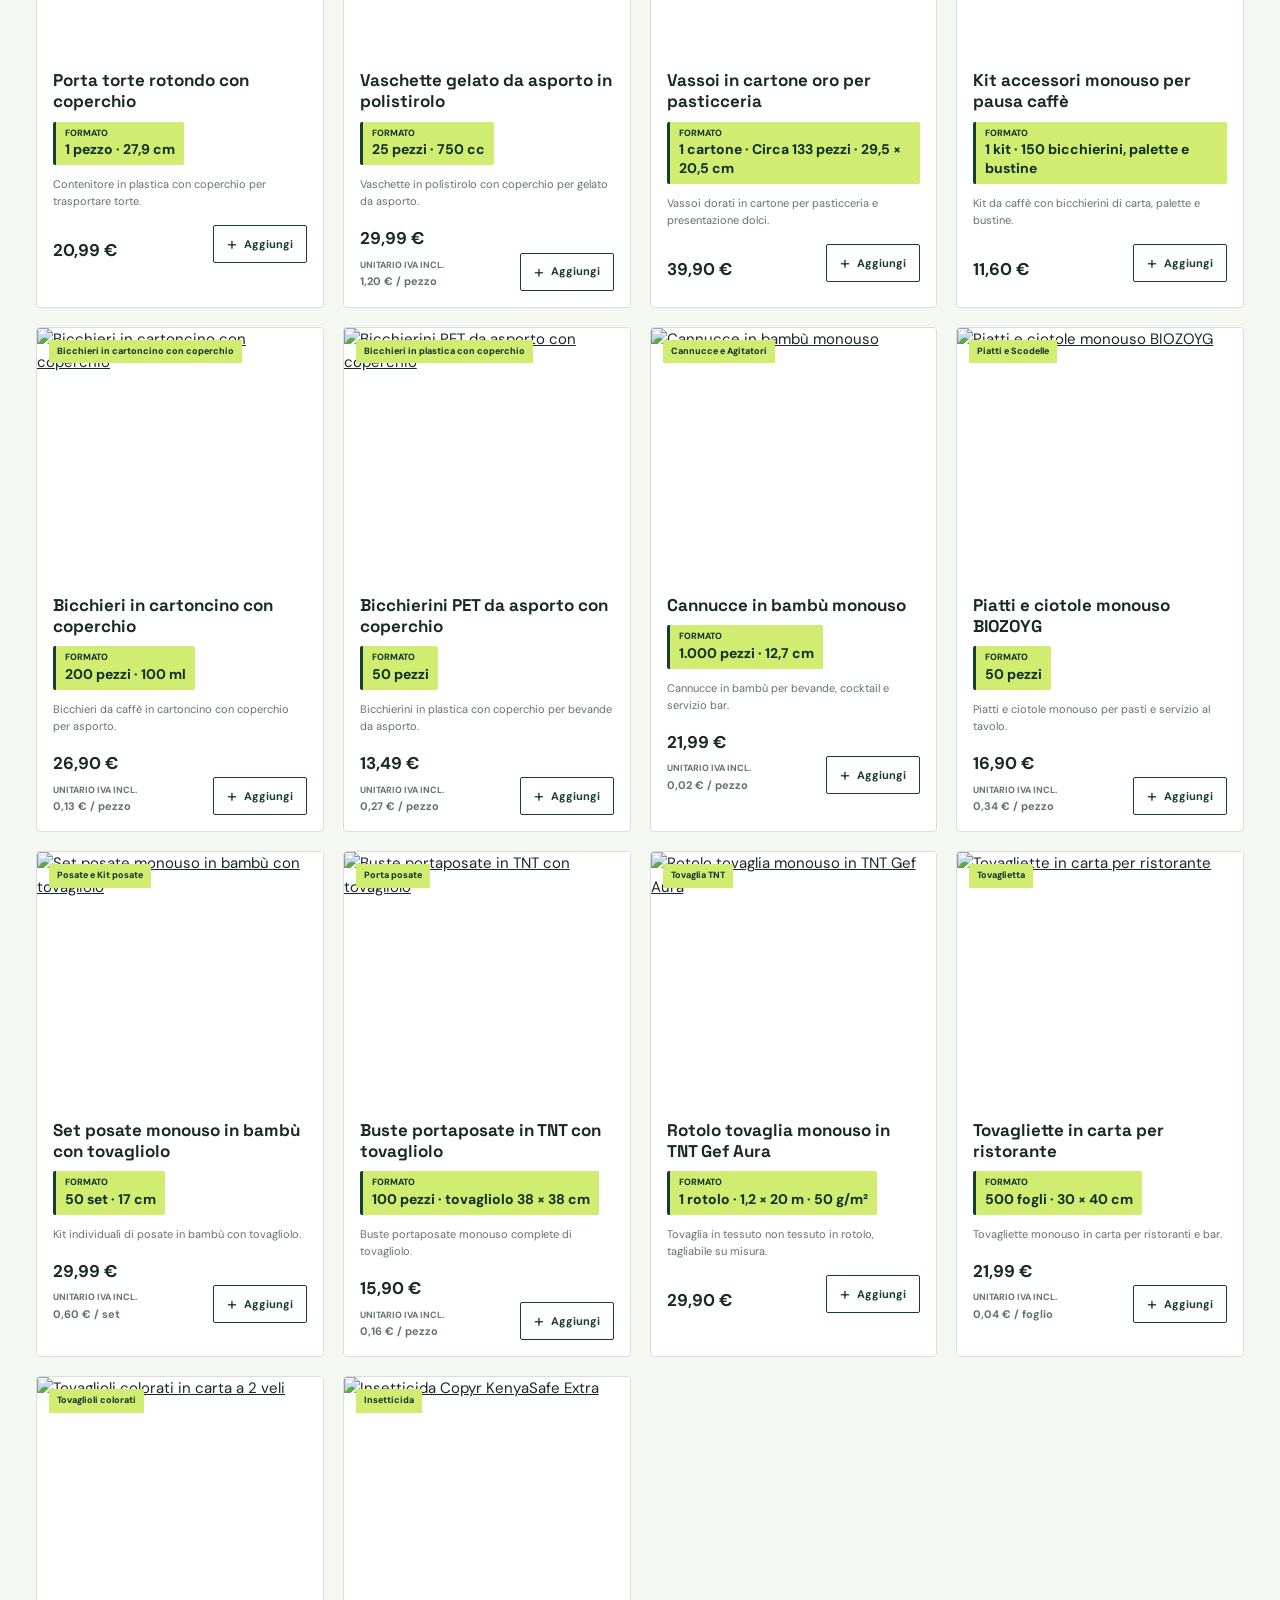
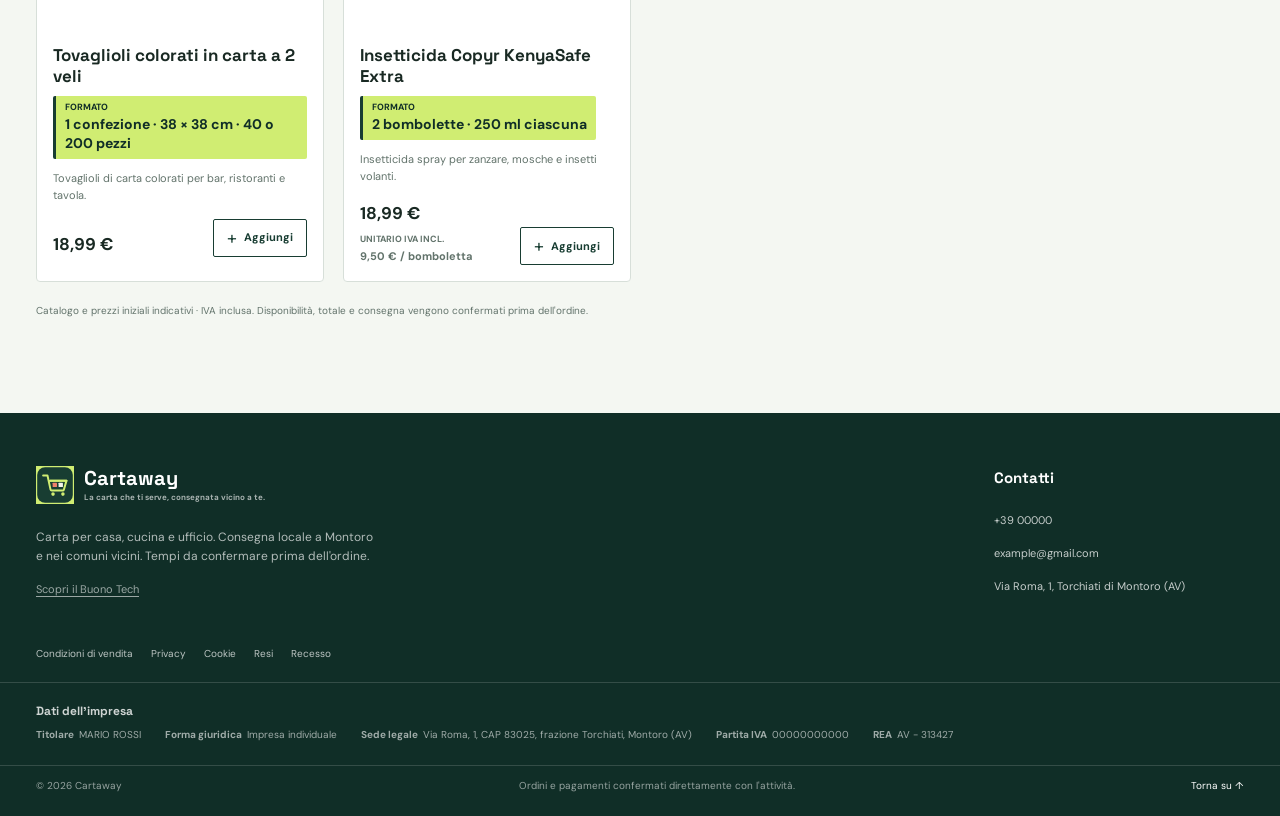
==== commit 86794e36: "feat: aggiorna la gestione delle aliquote IVA e migliora la visualizzazione dei prezzi nel carrello" ====
--- a/index.html
+++ b/index.html
@@ -30,9 +30,9 @@
       href="https://fonts.googleapis.com/css2?family=DM+Sans:wght@400;500;600;700&family=Space+Grotesk:wght@400;500;600;700&display=swap"
       rel="stylesheet"
     />
-    <link rel="stylesheet" href="shop.css?v=77" />
+    <link rel="stylesheet" href="shop.css?v=81" />
     <script src="https://cdn.jsdelivr.net/npm/@emailjs/browser@5/dist/email.min.js" defer></script>
-      <script src="shop.js?v=99" defer></script>
+      <script src="shop.js?v=105" defer></script>
   </head>
   <body data-page="catalog">
     <a class="skip-link" href="#main">Salta al contenuto</a>
@@ -173,12 +173,12 @@
                   <th scope="col">Formato</th>
                   <th class="product-sheet__category" scope="col">Categoria</th>
                   <th scope="col" aria-sort="none" data-sheet-sort-header="price">
-                    <button class="product-sheet__sort" type="button" aria-label="Ordina per prezzo confezione">
+                    <button class="product-sheet__sort" type="button" aria-label="Ordina per prezzo confezione IVA inclusa">
                       Prezzo confezione <span class="product-sheet__sort-indicator" aria-hidden="true">↕</span>
                     </button>
                   </th>
                   <th scope="col" aria-sort="none" data-sheet-sort-header="unit-price">
-                    <button class="product-sheet__sort" type="button" aria-label="Ordina per prezzo unitario">
+                    <button class="product-sheet__sort" type="button" aria-label="Ordina per prezzo unitario IVA inclusa">
                       Prezzo unitario <span class="product-sheet__sort-indicator" aria-hidden="true">↕</span>
                     </button>
                   </th>
@@ -268,7 +268,7 @@
               <span class="product-price-set__label" data-vat-status>IVA da confermare</span>
             </div>
             <div class="product-price-set__item product-price-set__item--unit" id="product-dialog-unit-price-wrap" hidden>
-              <span class="product-price-set__label">Prezzo unitario</span>
+              <span class="product-price-set__label">Unitario IVA incl.</span>
               <p class="product-price-set__value product-price-set__unit-value" id="product-dialog-unit-price"></p>
             </div>
           </div>
--- a/shop.css
+++ b/shop.css
@@ -1233,7 +1233,21 @@
   white-space: nowrap;
 }
 
-.product-sheet__quantity-cell {
+.product-sheet__price-net {
+  display: block;
+  margin-top: 3px;
+  color: var(--forest-deep);
+.product-sheet__price-main {
+  color: var(--ink);
+  font-weight: 700;
+}
+
+  font-size: 11px;
+  font-weight: 700;
+  line-height: 1.25;
+  color: var(--muted);
+  font-size: 10px;
+  font-weight: 500;
   width: 142px;
 }
 
@@ -1446,15 +1460,6 @@
   font-weight: 700;
   line-height: 1.2;
   text-transform: uppercase;
-}
-
-.product-price-set__value {
-  margin: 0;
-  color: var(--ink);
-  font-family: var(--display);
-  font-size: 19px;
-  font-weight: 700;
-  line-height: 1.15;
 }
 
 .product-price-set__item--unit {
@@ -3033,18 +3038,6 @@
   color: var(--coral);
 }
 
-.cart-summary .cart-total-row {
-  padding-top: 10px;
-  margin-top: 8px;
-  border-top: 1px solid var(--line);
-}
-
-.cart-summary .cart-total-row span {
-  font-weight: 700;
-}
-
-.cart-summary .cart-total-row strong {
-  font-size: 20px;
 }
 
 .cart-summary .cart-discount-row {
